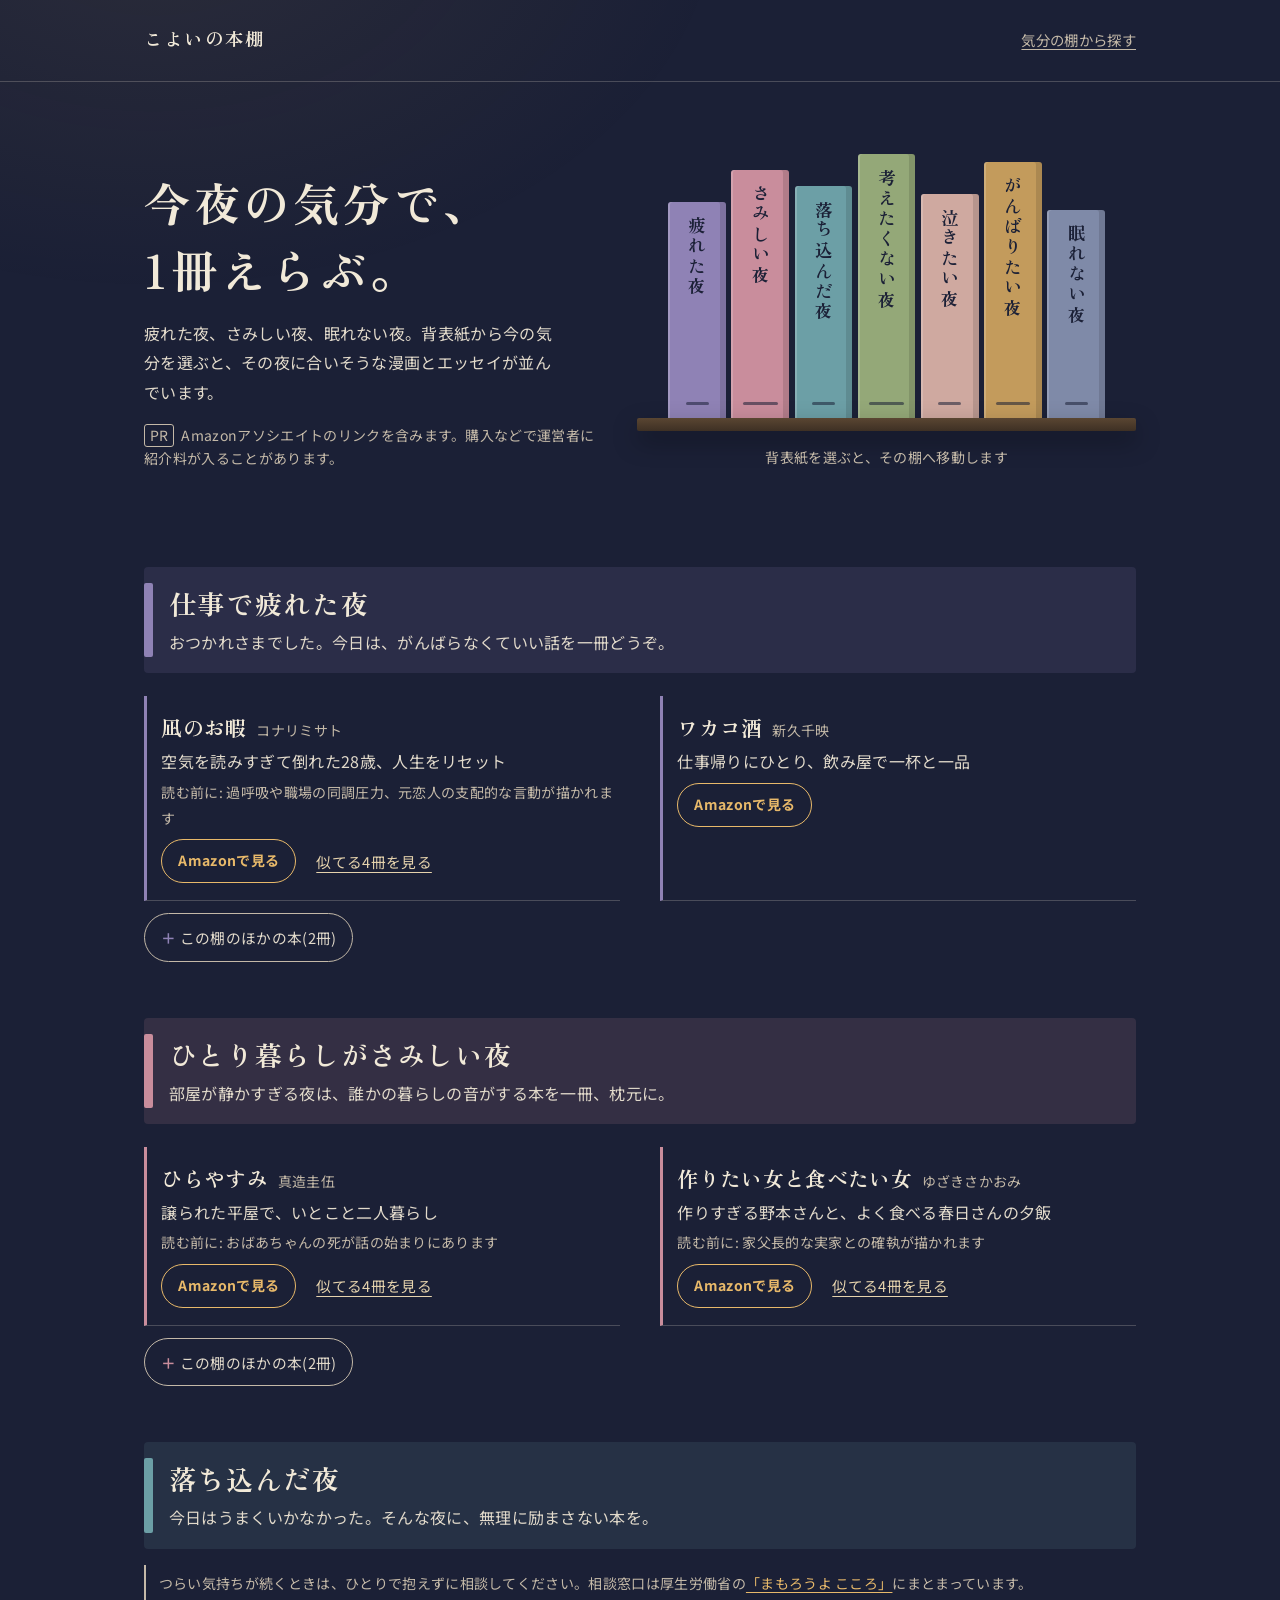
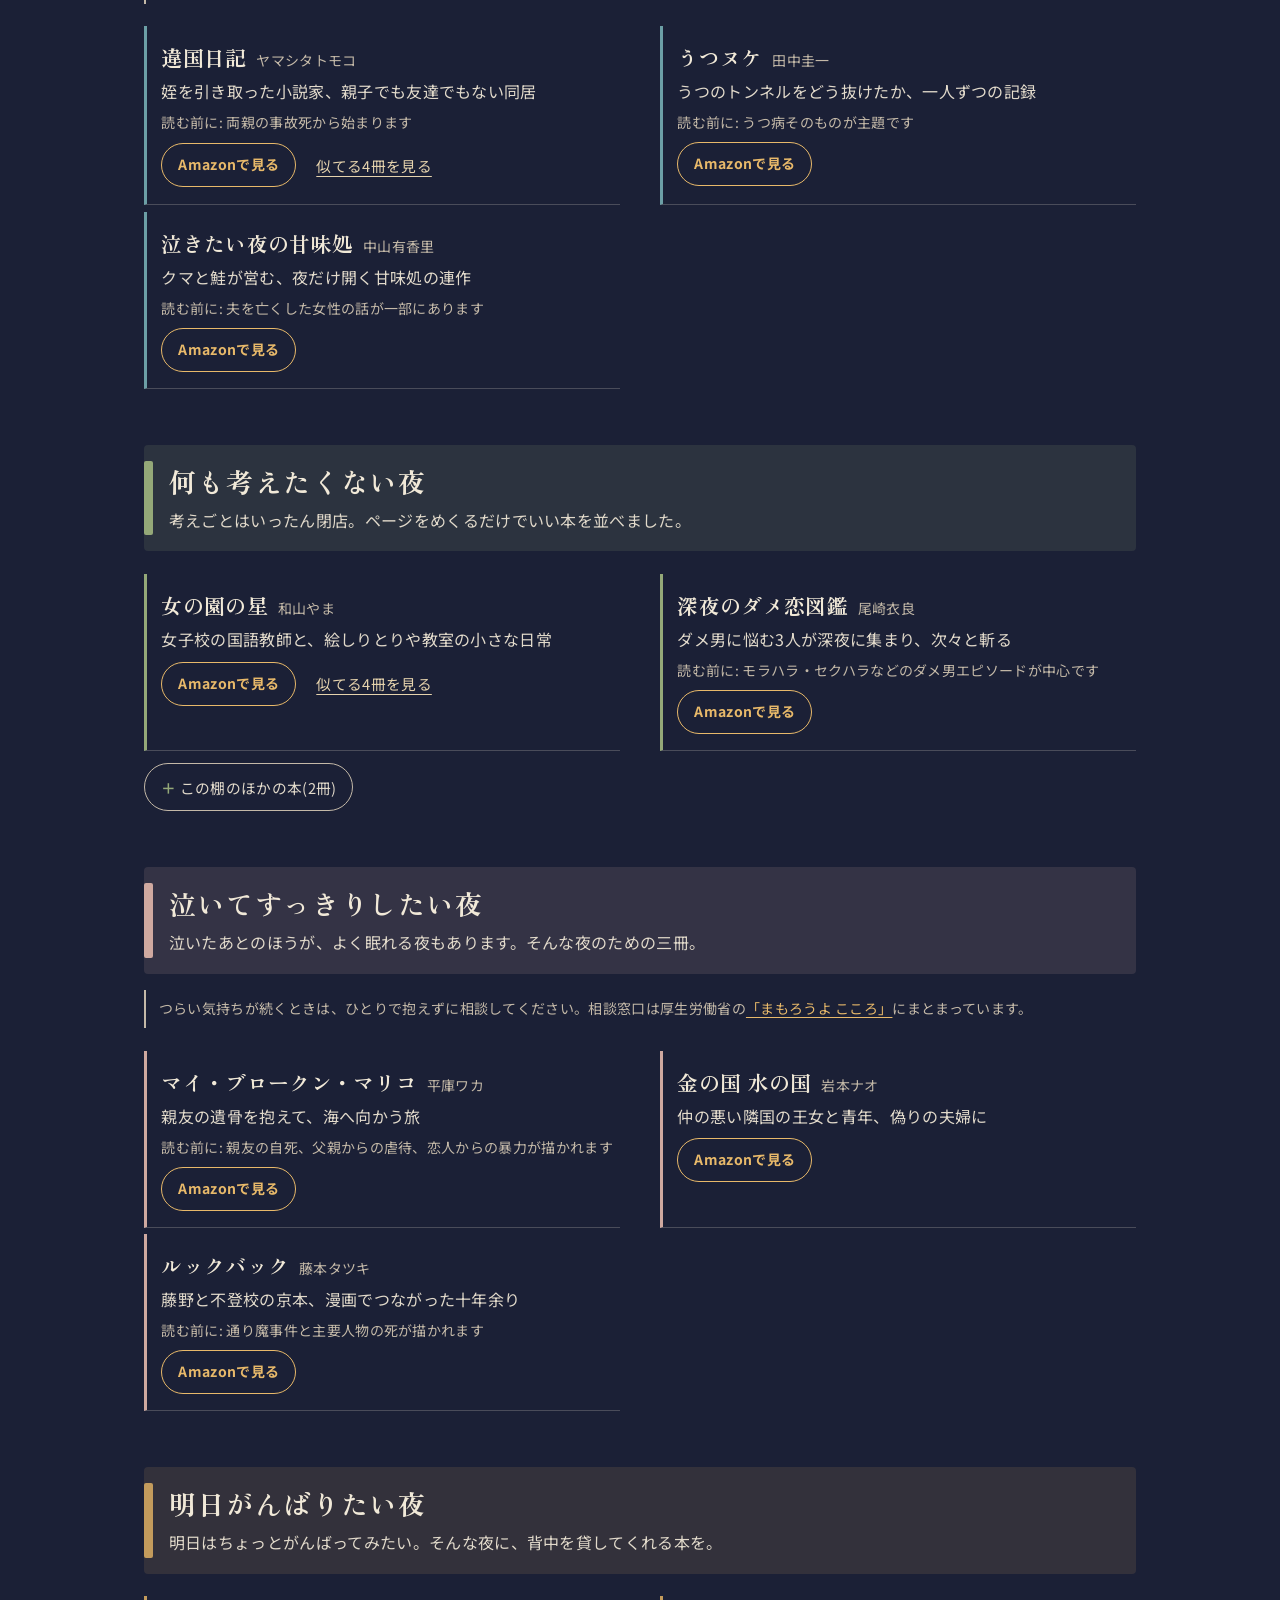
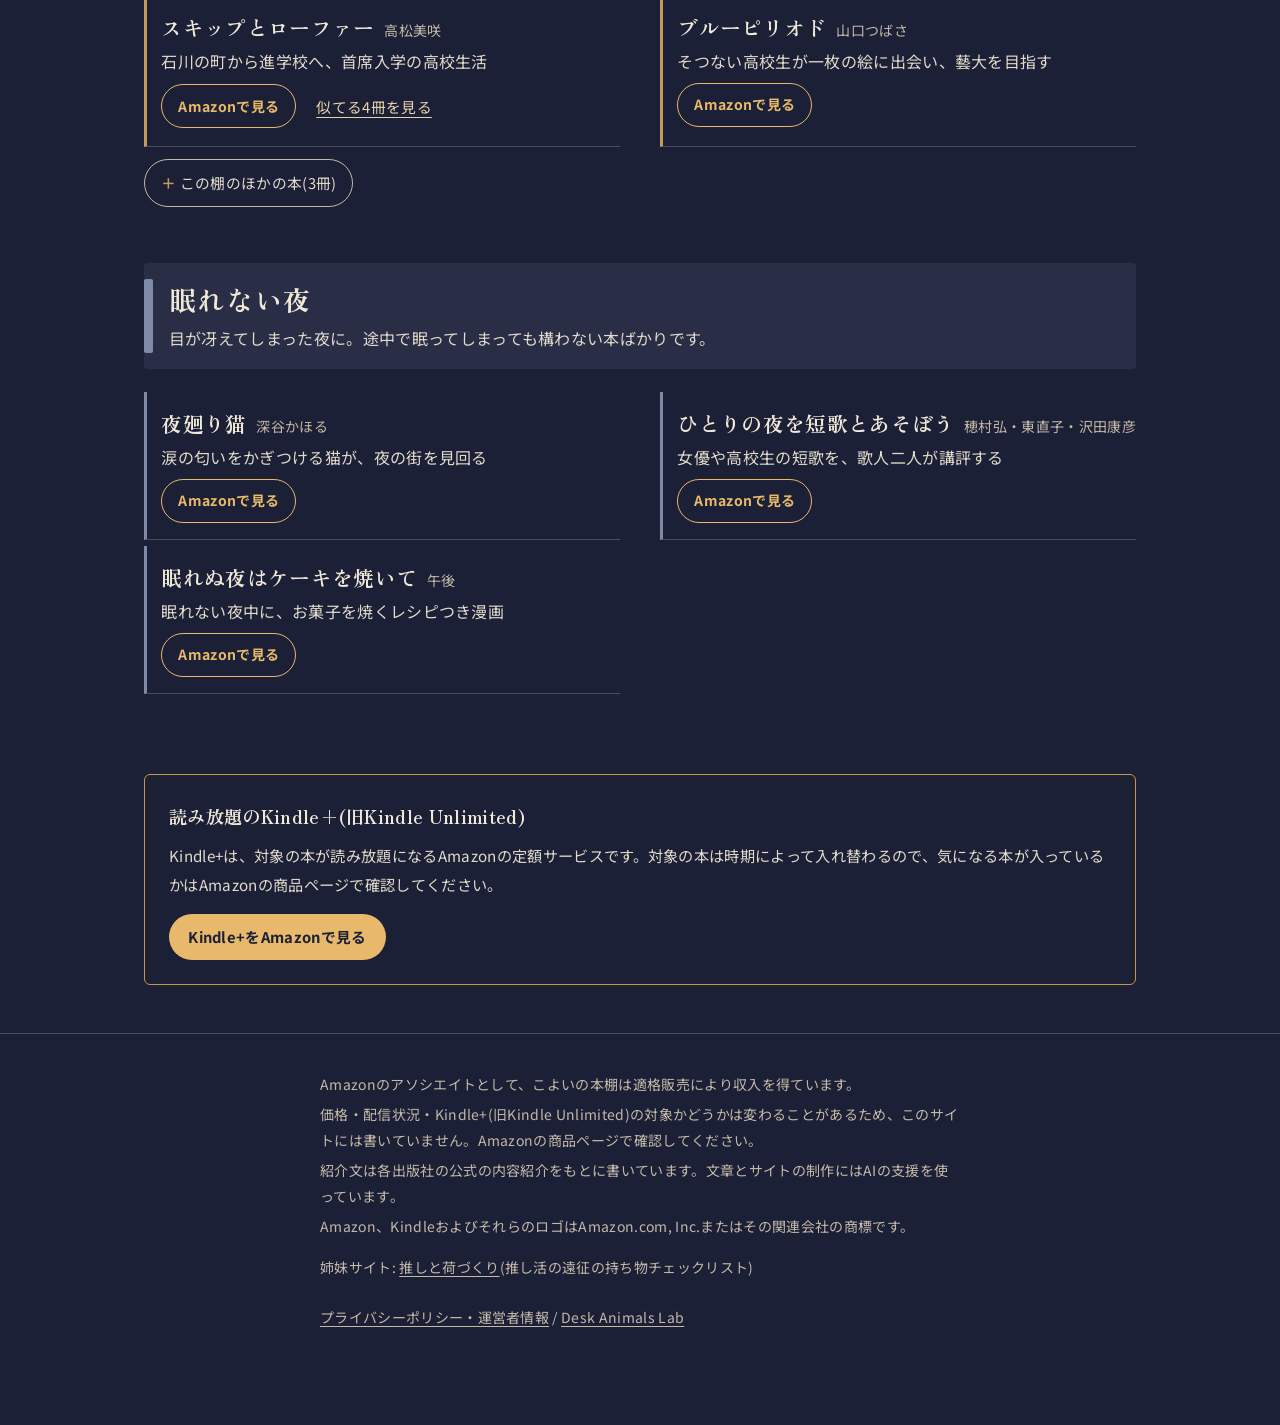
==== index.html @ 1d677166 "フッターに姉妹サイト「推しと荷づくり」へのリンクを追加 Co-Authored-By: Claude Opus 5.5 <noreply@anthropic.com>" ====
<!DOCTYPE html>
<html lang="ja">
<head>
<meta charset="UTF-8">
<meta name="viewport" content="width=device-width, initial-scale=1.0">
<title>こよいの本棚｜今夜の気分で選ぶ漫画とエッセイ</title>
<meta name="description" content="仕事で疲れた夜、さみしい夜、眠れない夜。今夜の気分に合う漫画・コミックエッセイ・エッセイを1冊ずつ紹介する本棚です。">
<link rel="canonical" href="https://deskanimals114510-ai.github.io/koyoi-hondana/">
<meta property="og:type" content="website">
<meta property="og:site_name" content="こよいの本棚">
<meta property="og:title" content="こよいの本棚｜今夜の気分で選ぶ漫画とエッセイ">
<meta property="og:description" content="仕事で疲れた夜、さみしい夜、眠れない夜。今夜の気分に合う漫画・コミックエッセイ・エッセイを1冊ずつ紹介する本棚です。">
<meta property="og:url" content="https://deskanimals114510-ai.github.io/koyoi-hondana/">
<meta property="og:image" content="https://deskanimals114510-ai.github.io/koyoi-hondana/og-image.jpg">
<meta property="og:image:width" content="1200">
<meta property="og:image:height" content="630">
<meta property="og:image:alt" content="こよいの本棚:気分の名前が書かれた7冊の背表紙">
<meta property="og:locale" content="ja_JP">
<meta name="twitter:card" content="summary_large_image">
<meta name="theme-color" content="#1b2036">
<link rel="icon" href="data:image/svg+xml,<svg xmlns=%22http://www.w3.org/2000/svg%22 viewBox=%220 0 100 100%22><rect width=%22100%22 height=%22100%22 rx=%2216%22 fill=%22%231b2036%22/><rect x=%2224%22 y=%2222%22 width=%2214%22 height=%2258%22 fill=%22%238f82b5%22/><rect x=%2242%22 y=%2232%22 width=%2214%22 height=%2248%22 fill=%22%23c98d9c%22/><rect x=%2260%22 y=%2226%22 width=%2214%22 height=%2254%22 fill=%22%23e8b96a%22/></svg>">
<link rel="preconnect" href="https://fonts.googleapis.com">
<link rel="preconnect" href="https://fonts.gstatic.com" crossorigin>
<link href="https://fonts.googleapis.com/css2?family=Noto+Sans+JP:wght@400;700&family=Zen+Old+Mincho:wght@700&display=swap" rel="stylesheet">
<link rel="stylesheet" href="style.css">
<script defer src="analytics.js"></script>
<script type="application/ld+json">{"@context": "https://schema.org", "@type": "WebSite", "name": "こよいの本棚", "url": "https://deskanimals114510-ai.github.io/koyoi-hondana/", "inLanguage": "ja", "description": "仕事で疲れた夜、さみしい夜、眠れない夜。今夜の気分に合う漫画・コミックエッセイ・エッセイを1冊ずつ紹介する本棚です。"}</script>
</head>
<body>
<a class="skip-link" href="#main">本文へ移動</a>
<header class="site-header">
  <div class="wrap">
    <a class="site-name" href="./">こよいの本棚</a>
    <nav aria-label="サイト内"><a href="./#shelves">気分の棚から探す</a></nav>
  </div>
</header>
<main id="main">
<div class="wrap">
  <section class="hero">
    <div>
      <h1>今夜の気分で、
1冊えらぶ。</h1>
      <p class="hero-lead">疲れた夜、さみしい夜、眠れない夜。背表紙から今の気分を選ぶと、その夜に合いそうな漫画とエッセイが並んでいます。</p>
      <p class="pr-note"><b>PR</b>Amazonアソシエイトのリンクを含みます。購入などで運営者に紹介料が入ることがあります。</p>
    </div>
    <nav class="shelf" id="mood-shelf" aria-label="気分の棚">
      <ul class="shelf-row">
        <li><a class="spine" href="#tsukare" style="--c: var(--sp-tsukare); height: 13.5rem"><span class="spine-title">疲れた夜</span><span class="spine-band"></span></a></li>
        <li><a class="spine" href="#sabishii" style="--c: var(--sp-sabishii); height: 15.5rem"><span class="spine-title">さみしい夜</span><span class="spine-band"></span></a></li>
        <li><a class="spine" href="#ochikomi" style="--c: var(--sp-ochikomi); height: 14.5rem"><span class="spine-title">落ち込んだ夜</span><span class="spine-band"></span></a></li>
        <li><a class="spine" href="#kangae" style="--c: var(--sp-kangae); height: 16.5rem"><span class="spine-title">考えたくない夜</span><span class="spine-band"></span></a></li>
        <li><a class="spine" href="#naki" style="--c: var(--sp-naki); height: 14rem"><span class="spine-title">泣きたい夜</span><span class="spine-band"></span></a></li>
        <li><a class="spine" href="#ganbari" style="--c: var(--sp-ganbari); height: 16rem"><span class="spine-title">がんばりたい夜</span><span class="spine-band"></span></a></li>
        <li><a class="spine" href="#nemure" style="--c: var(--sp-nemure); height: 13rem"><span class="spine-title">眠れない夜</span><span class="spine-band"></span></a></li>
      </ul>
      <p class="shelf-hint">背表紙を選ぶと、その棚へ移動します</p>
    </nav>
  </section>
  <div class="shelves" id="shelves">
  <section class="mood" id="tsukare" style="--c: var(--sp-tsukare)" aria-labelledby="tsukare-h">
    <div class="mood-head"><div>
      <h2 id="tsukare-h">仕事で疲れた夜</h2>
      <p class="mood-intro">おつかれさまでした。今日は、がんばらなくていい話を一冊どうぞ。</p>
    </div></div>
    
    <ul class="book-list">
      <li class="book-row">
        <div class="row-head"><h3>凪のお暇</h3><p class="by">コナリミサト</p></div>
        <p class="tagline">空気を読みすぎて倒れた28歳、人生をリセット</p>
        <p class="row-note">読む前に: 過呼吸や職場の同調圧力、元恋人の支配的な言動が描かれます</p>
        <div class="book-links"><a class="btn-line" href="https://www.amazon.co.jp/dp/B072Q32L5S?tag=tinywonders-22" target="_blank" rel="sponsored noopener" data-book="nagi" data-kind="book"><span class="vh">『凪のお暇』の</span>Amazonで見る<span class="vh">(新しいタブで開きます)</span></a><a class="link-page" href="nagi/">似てる4冊を見る<span class="vh">(『凪のお暇』が好きな人へ)</span></a></div>
      </li>
      <li class="book-row">
        <div class="row-head"><h3>ワカコ酒</h3><p class="by">新久千映</p></div>
        <p class="tagline">仕事帰りにひとり、飲み屋で一杯と一品</p>
        
        <div class="book-links"><a class="btn-line" href="https://www.amazon.co.jp/dp/B00YV3WKKU?tag=tinywonders-22" target="_blank" rel="sponsored noopener" data-book="wakako" data-kind="book"><span class="vh">『ワカコ酒』の</span>Amazonで見る<span class="vh">(新しいタブで開きます)</span></a></div>
      </li>
    </ul>
    <details class="more-books"><summary>この棚のほかの本(2冊)</summary><ul class="book-list">      <li class="book-row">
        <div class="row-head"><h3>重版出来!</h3><p class="by">松田奈緒子</p></div>
        <p class="tagline">柔道を諦めた新人編集者、本を作って売るまで</p>
        
        <div class="book-links"><a class="btn-line" href="https://www.amazon.co.jp/dp/B00G9S9IV4?tag=tinywonders-22" target="_blank" rel="sponsored noopener" data-book="juhan" data-kind="book"><span class="vh">『重版出来!』の</span>Amazonで見る<span class="vh">(新しいタブで開きます)</span></a></div>
      </li>      <li class="book-row">
        <div class="row-head"><h3>あした死ぬには、</h3><p class="by">雁須磨子</p></div>
        <p class="tagline">42歳独身、汗と苛立ちで疑い始めた更年期</p>
        <p class="row-note">読む前に: 知人ががんの余命宣告を受ける話があります</p>
        <div class="book-links"><a class="btn-line" href="https://www.amazon.co.jp/dp/B07SQCX21V?tag=tinywonders-22" target="_blank" rel="sponsored noopener" data-book="ashita" data-kind="book"><span class="vh">『あした死ぬには、』の</span>Amazonで見る<span class="vh">(新しいタブで開きます)</span></a></div>
      </li></ul></details>
  </section>
  <section class="mood" id="sabishii" style="--c: var(--sp-sabishii)" aria-labelledby="sabishii-h">
    <div class="mood-head"><div>
      <h2 id="sabishii-h">ひとり暮らしがさみしい夜</h2>
      <p class="mood-intro">部屋が静かすぎる夜は、誰かの暮らしの音がする本を一冊、枕元に。</p>
    </div></div>
    
    <ul class="book-list">
      <li class="book-row">
        <div class="row-head"><h3>ひらやすみ</h3><p class="by">真造圭伍</p></div>
        <p class="tagline">譲られた平屋で、いとこと二人暮らし</p>
        <p class="row-note">読む前に: おばあちゃんの死が話の始まりにあります</p>
        <div class="book-links"><a class="btn-line" href="https://www.amazon.co.jp/dp/B09DG3MH93?tag=tinywonders-22" target="_blank" rel="sponsored noopener" data-book="hirayasumi" data-kind="book"><span class="vh">『ひらやすみ』の</span>Amazonで見る<span class="vh">(新しいタブで開きます)</span></a><a class="link-page" href="hirayasumi/">似てる4冊を見る<span class="vh">(『ひらやすみ』が好きな人へ)</span></a></div>
      </li>
      <li class="book-row">
        <div class="row-head"><h3>作りたい女と食べたい女</h3><p class="by">ゆざきさかおみ</p></div>
        <p class="tagline">作りすぎる野本さんと、よく食べる春日さんの夕飯</p>
        <p class="row-note">読む前に: 家父長的な実家との確執が描かれます</p>
        <div class="book-links"><a class="btn-line" href="https://www.amazon.co.jp/dp/B09693YH8K?tag=tinywonders-22" target="_blank" rel="sponsored noopener" data-book="tsukutabe" data-kind="book"><span class="vh">『作りたい女と食べたい女』の</span>Amazonで見る<span class="vh">(新しいタブで開きます)</span></a><a class="link-page" href="tsukutabe/">似てる4冊を見る<span class="vh">(『作りたい女と食べたい女』が好きな人へ)</span></a></div>
      </li>
    </ul>
    <details class="more-books"><summary>この棚のほかの本(2冊)</summary><ul class="book-list">      <li class="book-row">
        <div class="row-head"><h3>大家さんと僕</h3><p class="by">矢部太郎</p></div>
        <p class="tagline">芸人が借りた二階、階下は上品なおばあさん</p>
        <p class="row-note">読む前に: 大家さんの老いが描かれます</p>
        <div class="book-links"><a class="btn-line" href="https://www.amazon.co.jp/dp/B0D3LHJS3T?tag=tinywonders-22" target="_blank" rel="sponsored noopener" data-book="ooya" data-kind="book"><span class="vh">『大家さんと僕』の</span>Amazonで見る<span class="vh">(新しいタブで開きます)</span></a></div>
      </li>      <li class="book-row">
        <div class="row-head"><h3>きのう何食べた?</h3><p class="by">よしながふみ</p></div>
        <p class="tagline">弁護士と美容師、二人暮らしの毎日の献立</p>
        
        <div class="book-links"><a class="btn-line" href="https://www.amazon.co.jp/dp/B011HYCVFY?tag=tinywonders-22" target="_blank" rel="sponsored noopener" data-book="nanitabe" data-kind="book"><span class="vh">『きのう何食べた?』の</span>Amazonで見る<span class="vh">(新しいタブで開きます)</span></a><a class="link-page" href="nanitabe/">似てる4冊を見る<span class="vh">(『きのう何食べた?』が好きな人へ)</span></a></div>
      </li></ul></details>
  </section>
  <section class="mood" id="ochikomi" style="--c: var(--sp-ochikomi)" aria-labelledby="ochikomi-h">
    <div class="mood-head"><div>
      <h2 id="ochikomi-h">落ち込んだ夜</h2>
      <p class="mood-intro">今日はうまくいかなかった。そんな夜に、無理に励まさない本を。</p>
    </div></div>
    <p class="help-line">つらい気持ちが続くときは、ひとりで抱えずに相談してください。相談窓口は厚生労働省の<a href="https://www.mhlw.go.jp/mamorouyokokoro/" target="_blank" rel="noopener">「まもろうよ こころ」<span class="vh">(新しいタブで開きます)</span></a>にまとまっています。</p>
    <ul class="book-list">
      <li class="book-row">
        <div class="row-head"><h3>違国日記</h3><p class="by">ヤマシタトモコ</p></div>
        <p class="tagline">姪を引き取った小説家、親子でも友達でもない同居</p>
        <p class="row-note">読む前に: 両親の事故死から始まります</p>
        <div class="book-links"><a class="btn-line" href="https://www.amazon.co.jp/dp/B077GQL19W?tag=tinywonders-22" target="_blank" rel="sponsored noopener" data-book="ikoku" data-kind="book"><span class="vh">『違国日記』の</span>Amazonで見る<span class="vh">(新しいタブで開きます)</span></a><a class="link-page" href="ikoku/">似てる4冊を見る<span class="vh">(『違国日記』が好きな人へ)</span></a></div>
      </li>
      <li class="book-row">
        <div class="row-head"><h3>うつヌケ</h3><p class="by">田中圭一</p></div>
        <p class="tagline">うつのトンネルをどう抜けたか、一人ずつの記録</p>
        <p class="row-note">読む前に: うつ病そのものが主題です</p>
        <div class="book-links"><a class="btn-line" href="https://www.amazon.co.jp/dp/B01N9SHVRJ?tag=tinywonders-22" target="_blank" rel="sponsored noopener" data-book="utsunuke" data-kind="book"><span class="vh">『うつヌケ』の</span>Amazonで見る<span class="vh">(新しいタブで開きます)</span></a></div>
      </li>
      <li class="book-row">
        <div class="row-head"><h3>泣きたい夜の甘味処</h3><p class="by">中山有香里</p></div>
        <p class="tagline">クマと鮭が営む、夜だけ開く甘味処の連作</p>
        <p class="row-note">読む前に: 夫を亡くした女性の話が一部にあります</p>
        <div class="book-links"><a class="btn-line" href="https://www.amazon.co.jp/dp/B09QFM2SFS?tag=tinywonders-22" target="_blank" rel="sponsored noopener" data-book="kanmidokoro" data-kind="book"><span class="vh">『泣きたい夜の甘味処』の</span>Amazonで見る<span class="vh">(新しいタブで開きます)</span></a></div>
      </li>
    </ul>
    
  </section>
  <section class="mood" id="kangae" style="--c: var(--sp-kangae)" aria-labelledby="kangae-h">
    <div class="mood-head"><div>
      <h2 id="kangae-h">何も考えたくない夜</h2>
      <p class="mood-intro">考えごとはいったん閉店。ページをめくるだけでいい本を並べました。</p>
    </div></div>
    
    <ul class="book-list">
      <li class="book-row">
        <div class="row-head"><h3>女の園の星</h3><p class="by">和山やま</p></div>
        <p class="tagline">女子校の国語教師と、絵しりとりや教室の小さな日常</p>
        
        <div class="book-links"><a class="btn-line" href="https://www.amazon.co.jp/dp/B089SNF6PZ?tag=tinywonders-22" target="_blank" rel="sponsored noopener" data-book="onnanosono" data-kind="book"><span class="vh">『女の園の星』の</span>Amazonで見る<span class="vh">(新しいタブで開きます)</span></a><a class="link-page" href="onnanosono/">似てる4冊を見る<span class="vh">(『女の園の星』が好きな人へ)</span></a></div>
      </li>
      <li class="book-row">
        <div class="row-head"><h3>深夜のダメ恋図鑑</h3><p class="by">尾崎衣良</p></div>
        <p class="tagline">ダメ男に悩む3人が深夜に集まり、次々と斬る</p>
        <p class="row-note">読む前に: モラハラ・セクハラなどのダメ男エピソードが中心です</p>
        <div class="book-links"><a class="btn-line" href="https://www.amazon.co.jp/dp/B00YECKA46?tag=tinywonders-22" target="_blank" rel="sponsored noopener" data-book="damekoi" data-kind="book"><span class="vh">『深夜のダメ恋図鑑』の</span>Amazonで見る<span class="vh">(新しいタブで開きます)</span></a></div>
      </li>
    </ul>
    <details class="more-books"><summary>この棚のほかの本(2冊)</summary><ul class="book-list">      <li class="book-row">
        <div class="row-head"><h3>メタモルフォーゼの縁側</h3><p class="by">鶴谷香央理</p></div>
        <p class="tagline">75歳と17歳、BL漫画でつながる友情</p>
        
        <div class="book-links"><a class="btn-line" href="https://www.amazon.co.jp/dp/B07CJ9RJFY?tag=tinywonders-22" target="_blank" rel="sponsored noopener" data-book="metamor" data-kind="book"><span class="vh">『メタモルフォーゼの縁側』の</span>Amazonで見る<span class="vh">(新しいタブで開きます)</span></a><a class="link-page" href="metamor/">似てる4冊を見る<span class="vh">(『メタモルフォーゼの縁側』が好きな人へ)</span></a></div>
      </li>      <li class="book-row">
        <div class="row-head"><h3>うたうおばけ</h3><p class="by">くどうれいん</p></div>
        <p class="tagline">盛岡の歌人が、ともだちを中心に描く実話39編</p>
        
        <div class="book-links"><a class="btn-line" href="https://www.amazon.co.jp/dp/B0CK1M82JS?tag=tinywonders-22" target="_blank" rel="sponsored noopener" data-book="utauobake" data-kind="book"><span class="vh">『うたうおばけ』の</span>Amazonで見る<span class="vh">(新しいタブで開きます)</span></a></div>
      </li></ul></details>
  </section>
  <section class="mood" id="naki" style="--c: var(--sp-naki)" aria-labelledby="naki-h">
    <div class="mood-head"><div>
      <h2 id="naki-h">泣いてすっきりしたい夜</h2>
      <p class="mood-intro">泣いたあとのほうが、よく眠れる夜もあります。そんな夜のための三冊。</p>
    </div></div>
    <p class="help-line">つらい気持ちが続くときは、ひとりで抱えずに相談してください。相談窓口は厚生労働省の<a href="https://www.mhlw.go.jp/mamorouyokokoro/" target="_blank" rel="noopener">「まもろうよ こころ」<span class="vh">(新しいタブで開きます)</span></a>にまとまっています。</p>
    <ul class="book-list">
      <li class="book-row">
        <div class="row-head"><h3>マイ・ブロークン・マリコ</h3><p class="by">平庫ワカ</p></div>
        <p class="tagline">親友の遺骨を抱えて、海へ向かう旅</p>
        <p class="row-note">読む前に: 親友の自死、父親からの虐待、恋人からの暴力が描かれます</p>
        <div class="book-links"><a class="btn-line" href="https://www.amazon.co.jp/dp/B082PFRKPB?tag=tinywonders-22" target="_blank" rel="sponsored noopener" data-book="mariko" data-kind="book"><span class="vh">『マイ・ブロークン・マリコ』の</span>Amazonで見る<span class="vh">(新しいタブで開きます)</span></a></div>
      </li>
      <li class="book-row">
        <div class="row-head"><h3>金の国 水の国</h3><p class="by">岩本ナオ</p></div>
        <p class="tagline">仲の悪い隣国の王女と青年、偽りの夫婦に</p>
        
        <div class="book-links"><a class="btn-line" href="https://www.amazon.co.jp/dp/B01I0VBDII?tag=tinywonders-22" target="_blank" rel="sponsored noopener" data-book="kinnokuni" data-kind="book"><span class="vh">『金の国 水の国』の</span>Amazonで見る<span class="vh">(新しいタブで開きます)</span></a></div>
      </li>
      <li class="book-row">
        <div class="row-head"><h3>ルックバック</h3><p class="by">藤本タツキ</p></div>
        <p class="tagline">藤野と不登校の京本、漫画でつながった十年余り</p>
        <p class="row-note">読む前に: 通り魔事件と主要人物の死が描かれます</p>
        <div class="book-links"><a class="btn-line" href="https://www.amazon.co.jp/dp/B09BDZ5RSJ?tag=tinywonders-22" target="_blank" rel="sponsored noopener" data-book="lookback" data-kind="book"><span class="vh">『ルックバック』の</span>Amazonで見る<span class="vh">(新しいタブで開きます)</span></a></div>
      </li>
    </ul>
    
  </section>
  <section class="mood" id="ganbari" style="--c: var(--sp-ganbari)" aria-labelledby="ganbari-h">
    <div class="mood-head"><div>
      <h2 id="ganbari-h">明日がんばりたい夜</h2>
      <p class="mood-intro">明日はちょっとがんばってみたい。そんな夜に、背中を貸してくれる本を。</p>
    </div></div>
    
    <ul class="book-list">
      <li class="book-row">
        <div class="row-head"><h3>スキップとローファー</h3><p class="by">高松美咲</p></div>
        <p class="tagline">石川の町から進学校へ、首席入学の高校生活</p>
        
        <div class="book-links"><a class="btn-line" href="https://www.amazon.co.jp/dp/B07MT9BQFX?tag=tinywonders-22" target="_blank" rel="sponsored noopener" data-book="skip" data-kind="book"><span class="vh">『スキップとローファー』の</span>Amazonで見る<span class="vh">(新しいタブで開きます)</span></a><a class="link-page" href="skip/">似てる4冊を見る<span class="vh">(『スキップとローファー』が好きな人へ)</span></a></div>
      </li>
      <li class="book-row">
        <div class="row-head"><h3>ブルーピリオド</h3><p class="by">山口つばさ</p></div>
        <p class="tagline">そつない高校生が一枚の絵に出会い、藝大を目指す</p>
        
        <div class="book-links"><a class="btn-line" href="https://www.amazon.co.jp/dp/B07873642C?tag=tinywonders-22" target="_blank" rel="sponsored noopener" data-book="blueperiod" data-kind="book"><span class="vh">『ブルーピリオド』の</span>Amazonで見る<span class="vh">(新しいタブで開きます)</span></a></div>
      </li>
    </ul>
    <details class="more-books"><summary>この棚のほかの本(3冊)</summary><ul class="book-list">      <li class="book-row">
        <div class="row-head"><h3>海が走るエンドロール</h3><p class="by">たらちねジョン</p></div>
        <p class="tagline">夫を亡くした65歳、美大に入って映画を作る</p>
        <p class="row-note">読む前に: 夫との死別が出発点で、老いも描かれます</p>
        <div class="book-links"><a class="btn-line" href="https://www.amazon.co.jp/dp/B0998VLH5Q?tag=tinywonders-22" target="_blank" rel="sponsored noopener" data-book="umiga" data-kind="book"><span class="vh">『海が走るエンドロール』の</span>Amazonで見る<span class="vh">(新しいタブで開きます)</span></a></div>
      </li>      <li class="book-row">
        <div class="row-head"><h3>夫の扶養からぬけだしたい</h3><p class="by">ゆむい</p></div>
        <p class="tagline">ワンオペ育児の専業主婦が、扶養を抜けて自立へ</p>
        <p class="row-note">読む前に: 夫の言葉によるモラハラが描かれます</p>
        <div class="book-links"><a class="btn-line" href="https://www.amazon.co.jp/dp/B07N2H814G?tag=tinywonders-22" target="_blank" rel="sponsored noopener" data-book="fuyou" data-kind="book"><span class="vh">『夫の扶養からぬけだしたい』の</span>Amazonで見る<span class="vh">(新しいタブで開きます)</span></a></div>
      </li>      <li class="book-row">
        <div class="row-head"><h3>ひとりでしにたい</h3><p class="by">カレー沢薫</p></div>
        <p class="tagline">35歳の学芸員、婚活をやめて終活を学ぶ</p>
        <p class="row-note">読む前に: 冒頭に伯母の孤独死の場面があります</p>
        <div class="book-links"><a class="btn-line" href="https://www.amazon.co.jp/dp/B085VVTYCV?tag=tinywonders-22" target="_blank" rel="sponsored noopener" data-book="hitorishini" data-kind="book"><span class="vh">『ひとりでしにたい』の</span>Amazonで見る<span class="vh">(新しいタブで開きます)</span></a></div>
      </li></ul></details>
  </section>
  <section class="mood" id="nemure" style="--c: var(--sp-nemure)" aria-labelledby="nemure-h">
    <div class="mood-head"><div>
      <h2 id="nemure-h">眠れない夜</h2>
      <p class="mood-intro">目が冴えてしまった夜に。途中で眠ってしまっても構わない本ばかりです。</p>
    </div></div>
    
    <ul class="book-list">
      <li class="book-row">
        <div class="row-head"><h3>夜廻り猫</h3><p class="by">深谷かほる</p></div>
        <p class="tagline">涙の匂いをかぎつける猫が、夜の街を見回る</p>
        
        <div class="book-links"><a class="btn-line" href="https://www.amazon.co.jp/dp/B06XKNSVX1?tag=tinywonders-22" target="_blank" rel="sponsored noopener" data-book="yomawari" data-kind="book"><span class="vh">『夜廻り猫』の</span>Amazonで見る<span class="vh">(新しいタブで開きます)</span></a></div>
      </li>
      <li class="book-row">
        <div class="row-head"><h3>ひとりの夜を短歌とあそぼう</h3><p class="by">穂村弘・東直子・沢田康彦</p></div>
        <p class="tagline">女優や高校生の短歌を、歌人二人が講評する</p>
        
        <div class="book-links"><a class="btn-line" href="https://www.amazon.co.jp/dp/B00CPEB80U?tag=tinywonders-22" target="_blank" rel="sponsored noopener" data-book="tanka" data-kind="book"><span class="vh">『ひとりの夜を短歌とあそぼう』の</span>Amazonで見る<span class="vh">(新しいタブで開きます)</span></a></div>
      </li>
      <li class="book-row">
        <div class="row-head"><h3>眠れぬ夜はケーキを焼いて</h3><p class="by">午後</p></div>
        <p class="tagline">眠れない夜中に、お菓子を焼くレシピつき漫画</p>
        
        <div class="book-links"><a class="btn-line" href="https://www.amazon.co.jp/dp/B08S78F7XK?tag=tinywonders-22" target="_blank" rel="sponsored noopener" data-book="cake" data-kind="book"><span class="vh">『眠れぬ夜はケーキを焼いて』の</span>Amazonで見る<span class="vh">(新しいタブで開きます)</span></a></div>
      </li>
    </ul>
    
  </section>
  </div>
  <aside class="ku" aria-labelledby="ku-title">
  <h2 id="ku-title">読み放題のKindle+(旧Kindle Unlimited)</h2>
  <p>Kindle+は、対象の本が読み放題になるAmazonの定額サービスです。対象の本は時期によって入れ替わるので、気になる本が入っているかはAmazonの商品ページで確認してください。</p>
  <a class="btn-amazon" href="https://www.amazon.co.jp/kindle-dbs/hz/signup?tag=tinywonders-22" target="_blank" rel="sponsored noopener" data-kind="ku">Kindle+をAmazonで見る<span class="vh">(新しいタブで開きます)</span></a>
</aside>
</div>
</main>
<footer class="site-footer">
  <div class="wrap-text">
    <p>Amazonのアソシエイトとして、こよいの本棚は適格販売により収入を得ています。</p>
    <p>価格・配信状況・Kindle+(旧Kindle Unlimited)の対象かどうかは変わることがあるため、このサイトには書いていません。Amazonの商品ページで確認してください。</p>
    <p>紹介文は各出版社の公式の内容紹介をもとに書いています。文章とサイトの制作にはAIの支援を使っています。</p>
    <p>Amazon、KindleおよびそれらのロゴはAmazon.com, Inc.またはその関連会社の商標です。</p>
    <p>姉妹サイト: <a href="https://deskanimals114510-ai.github.io/oshi-nizukuri/">推しと荷づくり</a>(推し活の遠征の持ち物チェックリスト)</p>
    <p><a href="privacy/">プライバシーポリシー・運営者情報</a> / <a href="https://deskanimals114510-ai.github.io/" target="_blank" rel="noopener">Desk Animals Lab</a></p>
  </div>
</footer>
</body>
</html>
---- style.css ----
/* こよいの本棚 — 枕元の読書灯の下で、背表紙から1冊えらぶ */
:root {
  --night: #1b2036;
  --night-2: #232946;
  --night-3: #2c3354;
  --paper: #f1e9d8;      /* 見出し */
  --text: #e2dacb;       /* 本文 */
  --paper-sub: #c4b9a8;  /* 著者名・日付・PR表記などの補助 */
  --card: #262d4d;
  --lamp: #e8b96a;
  --lamp-deep: #c9953f;
  --line: rgba(241, 233, 216, 0.22);
  --board: #5a4632;

  /* 棚ごとの背表紙の色 */
  --sp-tsukare: #8f82b5;   /* 藤 */
  --sp-sabishii: #c98d9c;  /* 薄紅 */
  --sp-ochikomi: #6c9fa6;  /* 浅葱 */
  --sp-kangae: #94a878;    /* 若草 */
  --sp-naki: #cfa9a0;      /* 灰桜 */
  --sp-ganbari: #c39b5c;   /* 金茶 */
  --sp-nemure: #7f8aa8;    /* 鈍色 */

  --f-head: "Zen Old Mincho", "Hiragino Mincho ProN", "Yu Mincho", serif;
  --f-body: "Noto Sans JP", "Hiragino Sans", "Yu Gothic", sans-serif;  /* 10/22 Zen Kaku Gothic Newは仮名の字間が広く読みにくかったので変更 */
  --measure: 40rem;
}

*, *::before, *::after { box-sizing: border-box; }

html { -webkit-text-size-adjust: 100%; }

body {
  margin: 0;
  background: var(--night);
  color: var(--text);
  font-family: var(--f-body);
  -webkit-font-smoothing: antialiased;
  font-size: 1rem;
  line-height: 1.85;
  letter-spacing: 0.02em;
}

/* 読書灯の光。background-attachment: fixed はiOSで効かずAndroidで重いので固定レイヤーで置く */
body::before {
  content: ""; position: fixed; inset: 0; z-index: -1; pointer-events: none;
  background: radial-gradient(60rem 40rem at 12% -10%, rgba(232, 185, 106, 0.08), transparent 60%);
}

.vh { position: absolute !important; width: 1px; height: 1px; overflow: hidden; clip: rect(0 0 0 0); clip-path: inset(50%); white-space: nowrap; }

h1, h2, h3 { color: var(--paper); word-break: auto-phrase; overflow-wrap: anywhere; text-wrap: balance; }

a { color: var(--lamp); text-underline-offset: 0.2em; }
a:hover { color: var(--paper); }
:focus-visible { outline: 2px solid var(--lamp); outline-offset: 3px; border-radius: 2px; }

.skip-link { position: absolute; left: -999px; top: 0; background: var(--lamp); color: var(--night); padding: 0.5rem 1rem; z-index: 10; }
.skip-link:focus { left: 1rem; top: 1rem; }

.wrap { width: min(100% - 2rem, 62rem); margin-inline: auto; }
.wrap-text { width: min(100% - 2rem, var(--measure)); margin-inline: auto; }

/* ヘッダー */
.site-header { padding: 1.1rem 0; border-bottom: 1px solid var(--line); }
.site-header .wrap { display: flex; align-items: baseline; justify-content: space-between; gap: 1rem; }
.site-name { font-family: var(--f-head); font-size: 1.15rem; font-weight: 700; color: var(--paper); text-decoration: none; letter-spacing: 0.12em; }
.site-name:hover { color: var(--lamp); }
.site-header nav a { font-size: 0.9rem; color: var(--paper-sub); display: inline-block; padding: 0.6rem 0; }

/* PR表記 */
.pr-note { font-size: 0.875rem; color: var(--paper-sub); line-height: 1.7; margin: 1rem 0 0; }
.pr-note b { display: inline-block; border: 1px solid var(--paper-sub); border-radius: 3px; padding: 0 0.35em; margin-right: 0.5em; font-weight: 400; line-height: 1.5; }

/* トップ:見出しと本棚 */
.hero { padding: 2rem 0 0; display: grid; gap: 2.5rem; align-items: end; }
.hero h1 { font-family: var(--f-head); font-weight: 700; font-size: clamp(1.9rem, 5.5vw, 2.9rem); line-height: 1.45; letter-spacing: 0.08em; margin: 0 0 1rem; white-space: pre-line; }
.hero-lead { margin: 0; max-width: 26rem; }

.shelf { position: relative; padding: 0 0.5rem; display: flex; flex-direction: column; }
.shelf-row { min-width: 0; display: flex; align-items: flex-end; justify-content: center; gap: clamp(0.2rem, 1vw, 0.35rem); list-style: none; margin: 0; padding: 0; }
.shelf-hint { order: 3; margin: 0.9rem 0 0; text-align: center; font-size: 0.875rem; color: var(--paper-sub); }
.shelf::after { order: 2; content: ""; display: block; height: 0.8rem; margin: 0 -0.5rem; background: linear-gradient(var(--board), #3e3024); border-radius: 2px; box-shadow: 0 10px 24px rgba(0, 0, 0, 0.35); }

.spine {
  display: flex; flex-direction: column; align-items: center; justify-content: space-between;
  width: clamp(2.2rem, 11vw, 3.6rem);
  padding: 0.9rem 0 0.8rem;
  border-radius: 3px 3px 0 0;
  background: var(--c);
  color: var(--night);
  text-decoration: none;
  box-shadow: inset -6px 0 0 rgba(0, 0, 0, 0.12), inset 2px 0 0 rgba(255, 255, 255, 0.18);
  transition: transform 0.2s ease;
}
.spine:hover, .spine:focus-visible { transform: translateY(-0.6rem); color: var(--night); }
.spine:focus-visible { outline-color: var(--paper); outline-offset: 4px; }
.spine-title { writing-mode: vertical-rl; font-family: var(--f-head); font-weight: 700; font-size: clamp(0.92rem, 3.6vw, 1.1rem); letter-spacing: 0.14em; line-height: 1; }
.spine-band { width: 60%; height: 3px; background: rgba(27, 32, 54, 0.55); border-radius: 2px; }
.shelf-row li:nth-child(odd) .spine-band { width: 40%; }

/* 棚(気分ごとのセクション) */
.shelves { padding: 3rem 0 2rem; }
.mood { padding: 3rem 0 0.5rem; scroll-margin-top: 1rem; }
.mood-head { display: flex; gap: 1rem; align-items: stretch; margin-bottom: 1rem; padding: 1rem 1rem 1rem 0; border-radius: 4px; background: var(--card); background: color-mix(in srgb, var(--c) 14%, transparent); }
.mood-head::before { content: ""; flex: none; width: 0.55rem; border-radius: 2px; background: var(--c); }
.mood h2 { font-family: var(--f-head); font-size: clamp(1.35rem, 3.6vw, 1.7rem); line-height: 1.5; margin: 0; letter-spacing: 0.06em; }
.mood-intro { margin: 0.25rem 0 0; }

.book-list { list-style: none; margin: 0; padding: 0; display: grid; gap: 0 2.5rem; }
.book-row { padding: 1rem 0 1rem 0.9rem; border-bottom: 1px solid var(--line); border-left: 3px solid var(--c); margin-top: 0.4rem; }
.book-row h3 { font-family: var(--f-head); font-size: 1.3rem; margin: 0; line-height: 1.5; }
.book-row p { margin: 0.2rem 0; }
.row-head { display: flex; flex-wrap: wrap; align-items: baseline; gap: 0 0.6rem; }
.book-row .by { font-size: 0.875rem; color: var(--paper-sub); margin: 0; }
.book-row .tagline { font-size: 1rem; }
.row-note { font-size: 0.875rem; color: var(--paper-sub); }
.book-links { display: flex; flex-wrap: wrap; align-items: center; gap: 0.25rem 1.25rem; margin-top: 0.4rem; font-size: 0.92rem; }

/* 棚の残りの本(折りたたみ) */
.more-books { margin-top: 0.75rem; }
.more-books summary {
  display: inline-block; cursor: pointer; padding: 0.6rem 1rem; min-height: 44px;
  border: 1px solid var(--paper-sub); border-radius: 999px; color: var(--text); font-size: 0.92rem;
}
.more-books summary::-webkit-details-marker { display: none; }
.more-books summary::before { content: "＋ " / ""; color: var(--c); font-weight: 700; }
.more-books[open] summary::before { content: "− " / ""; }
.more-books summary:hover { border-color: var(--paper-sub); }

/* サイト内のページへのリンクと、Amazonへのリンクを見た目で分ける */
.link-page { display: inline-block; padding: 0.6rem 0; color: #e6d3ad; text-decoration: underline; text-underline-offset: 0.25em; }
.link-page:hover { color: var(--paper); }

/* 本のページ */
.crumbs { font-size: 0.875rem; color: var(--paper-sub); margin: 1.5rem 0 0; }
.crumbs a { color: var(--paper-sub); }
.page-head { padding: 2rem 0 1rem; }
.page-head h1 { font-family: var(--f-head); font-size: clamp(1.6rem, 4.8vw, 2.3rem); line-height: 1.5; letter-spacing: 0.05em; margin: 0 0 1rem; }
.updated { font-size: 0.875rem; color: var(--paper-sub); margin: 0; }

.toc { margin: 1.25rem 0 1.5rem; }
.toc h2 { font-family: var(--f-head); font-size: 1.05rem; margin: 0 0 0.5rem; }
.toc ol { list-style: none; margin: 0; padding: 0; display: grid; gap: 0.5rem; }
.toc a {
  display: block; padding: 0.55rem 0.8rem; border-left: 4px solid var(--c); border-radius: 0 4px 4px 0;
  background: var(--card); color: var(--text); text-decoration: none;
}
.toc a:hover { color: var(--paper); }
.toc-title { display: block; font-family: var(--f-head); font-weight: 700; color: var(--paper); }
.toc-night { display: block; font-size: 0.875rem; color: var(--paper-sub); }

.anchor { margin: 1.5rem 0 1rem; padding: 1.25rem; background: var(--card); border-radius: 6px; border: 1px solid var(--line); }
.anchor h2 { font-family: var(--f-head); font-size: 1.2rem; margin: 0 0 0.5rem; }
.anchor p { margin: 0.5rem 0; }

.pick { display: grid; grid-template-columns: 1fr; gap: 0.9rem; padding: 2.25rem 0; border-bottom: 1px solid var(--line); scroll-margin-top: 1rem; }
.pick-spine {
  width: 100%; height: 0.4rem; border-radius: 2px;
  background: var(--c); color: var(--night);
  display: flex; justify-content: center;
  box-shadow: inset -6px 0 0 rgba(0, 0, 0, 0.12), inset 2px 0 0 rgba(255, 255, 255, 0.18);
}
.pick-spine span { display: none; writing-mode: vertical-rl; font-family: var(--f-head); font-weight: 700; font-size: 1rem; letter-spacing: 0.12em; line-height: 1; }
.pick h2 { font-family: var(--f-head); font-size: 1.3rem; line-height: 1.5; margin: 0; }
.pick .by { font-size: 0.875rem; color: var(--paper-sub); margin: 0.15rem 0 0; }
.pick .note { font-size: 0.875rem; color: var(--paper-sub); padding: 0.6rem 0.8rem; background: var(--card); border-radius: 4px; }
.pick-more { margin: 0.9rem 0 0; }
.pick .night { margin: 0.9rem 0 0.4rem; padding-left: 0.9rem; border-left: 3px solid var(--c); font-family: var(--f-head); font-size: 1.1rem; color: var(--paper); }
.pick p { margin: 0.6rem 0; }

.btn-amazon {
  display: inline-block; margin-top: 0.6rem; padding: 0.6rem 1.2rem; border-radius: 999px;
  background: var(--lamp); color: var(--night); font-weight: 700; font-size: 0.92rem; text-decoration: none;
}
.btn-amazon:hover { background: var(--paper); color: var(--night); }
.btn-line {
  display: inline-flex; align-items: center; min-height: 44px; padding: 0 1rem; border-radius: 999px;
  border: 1px solid var(--lamp); color: var(--lamp); font-size: 0.875rem; font-weight: 700; text-decoration: none;
}
.btn-line:hover { background: var(--lamp); color: var(--night); }

.ku { margin: 2.5rem 0; padding: 1.5rem; border: 1px solid var(--lamp-deep); border-radius: 6px; }
.ku h2 { font-family: var(--f-head); font-size: 1.15rem; margin: 0 0 0.5rem; }
.ku p { margin: 0.4rem 0; font-size: 0.95rem; }

/* 作品ページの「ほかにも、似てる本」: トップの本の行と同じ形。色は各本の棚に関係なく読書灯の色 */
.also { padding: 2rem 0 0.5rem; --c: var(--lamp); }
.also h2 { font-family: var(--f-head); font-size: 1.15rem; margin: 0 0 0.25rem; }
.also .book-list { grid-template-columns: 1fr; }
.also .book-row h3 { font-size: 1.05rem; }
.pick + .help-line { margin-top: 1.25rem; }
.more { padding: 2rem 0 1rem; }
.more h2 { font-family: var(--f-head); font-size: 1.15rem; margin: 0 0 0.75rem; }
.more ul { margin: 0; padding-left: 1.2rem; }

/* 文章ページ(プライバシーなど) */
.doc h1 { font-family: var(--f-head); font-size: 1.7rem; margin: 2rem 0 1rem; }
.doc h2 { font-family: var(--f-head); font-size: 1.15rem; margin: 2rem 0 0.5rem; }

/* フッター */
.site-footer { margin-top: 3rem; padding: 2rem 0 5rem; border-top: 1px solid var(--line); font-size: 0.875rem; color: var(--paper-sub); line-height: 1.8; }
.site-footer p { margin: 0.35rem 0; }
.site-footer a { color: var(--paper-sub); display: inline-block; padding: 0.6rem 0; }

.help-line { margin: 0 0 1rem; padding: 0.4rem 0.8rem; font-size: 0.875rem; color: var(--paper-sub); border-left: 2px solid var(--paper-sub); }

/* 気分の棚へ戻るボタン(スマホ幅だけ) */
.fab {
  position: fixed; right: 1rem; bottom: 1rem; z-index: 5;
  display: inline-flex; align-items: center; padding: 0 0.95rem; border-radius: 999px; min-height: 44px;
  background: rgba(27, 32, 54, 0.92); backdrop-filter: blur(6px); color: var(--paper); border: 1px solid var(--paper-sub);
  font-size: 0.85rem; font-weight: 700; text-decoration: none; box-shadow: 0 6px 18px rgba(0, 0, 0, 0.4);
}
@media (max-width: 47.99rem) {
  body:has(.fab-nav) { padding-bottom: 4.5rem; }
  html:has(.fab-nav) { scroll-padding-bottom: 5rem; }
}
.fab:hover { color: var(--lamp); }

@media (min-width: 48rem) {
  .hero { grid-template-columns: 1fr 1.1fr; padding-top: 4.5rem; }
  .book-list { grid-template-columns: 1fr 1fr; }
  .pick { grid-template-columns: 3.4rem 1fr; gap: 1.75rem; }
  .pick-spine { width: 3.4rem; height: auto; min-height: 11rem; padding: 0.9rem 0; border-radius: 3px; }
  .pick-spine span { display: block; }
  .fab { display: none; }
}

@media (prefers-reduced-motion: reduce) {
  .spine { transition: none; }
  .spine:hover, .spine:focus-visible { transform: none; }
}
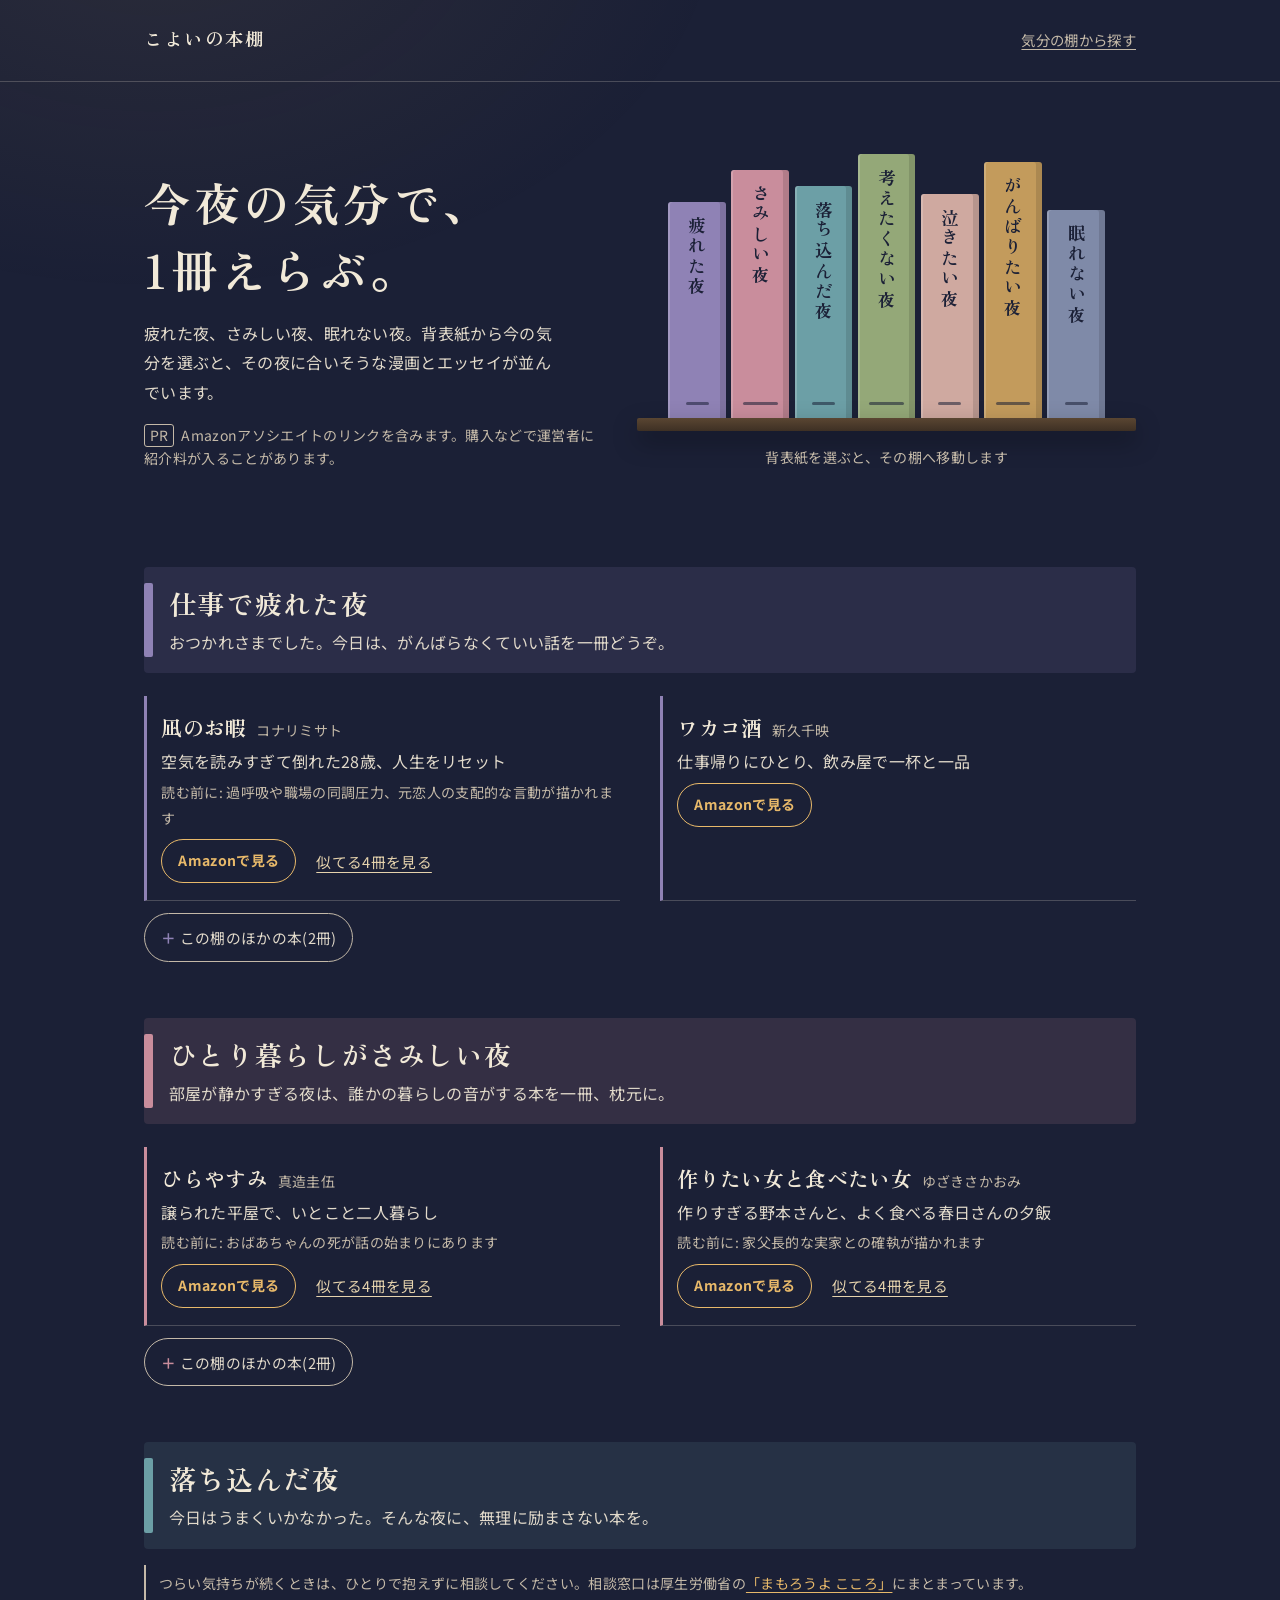
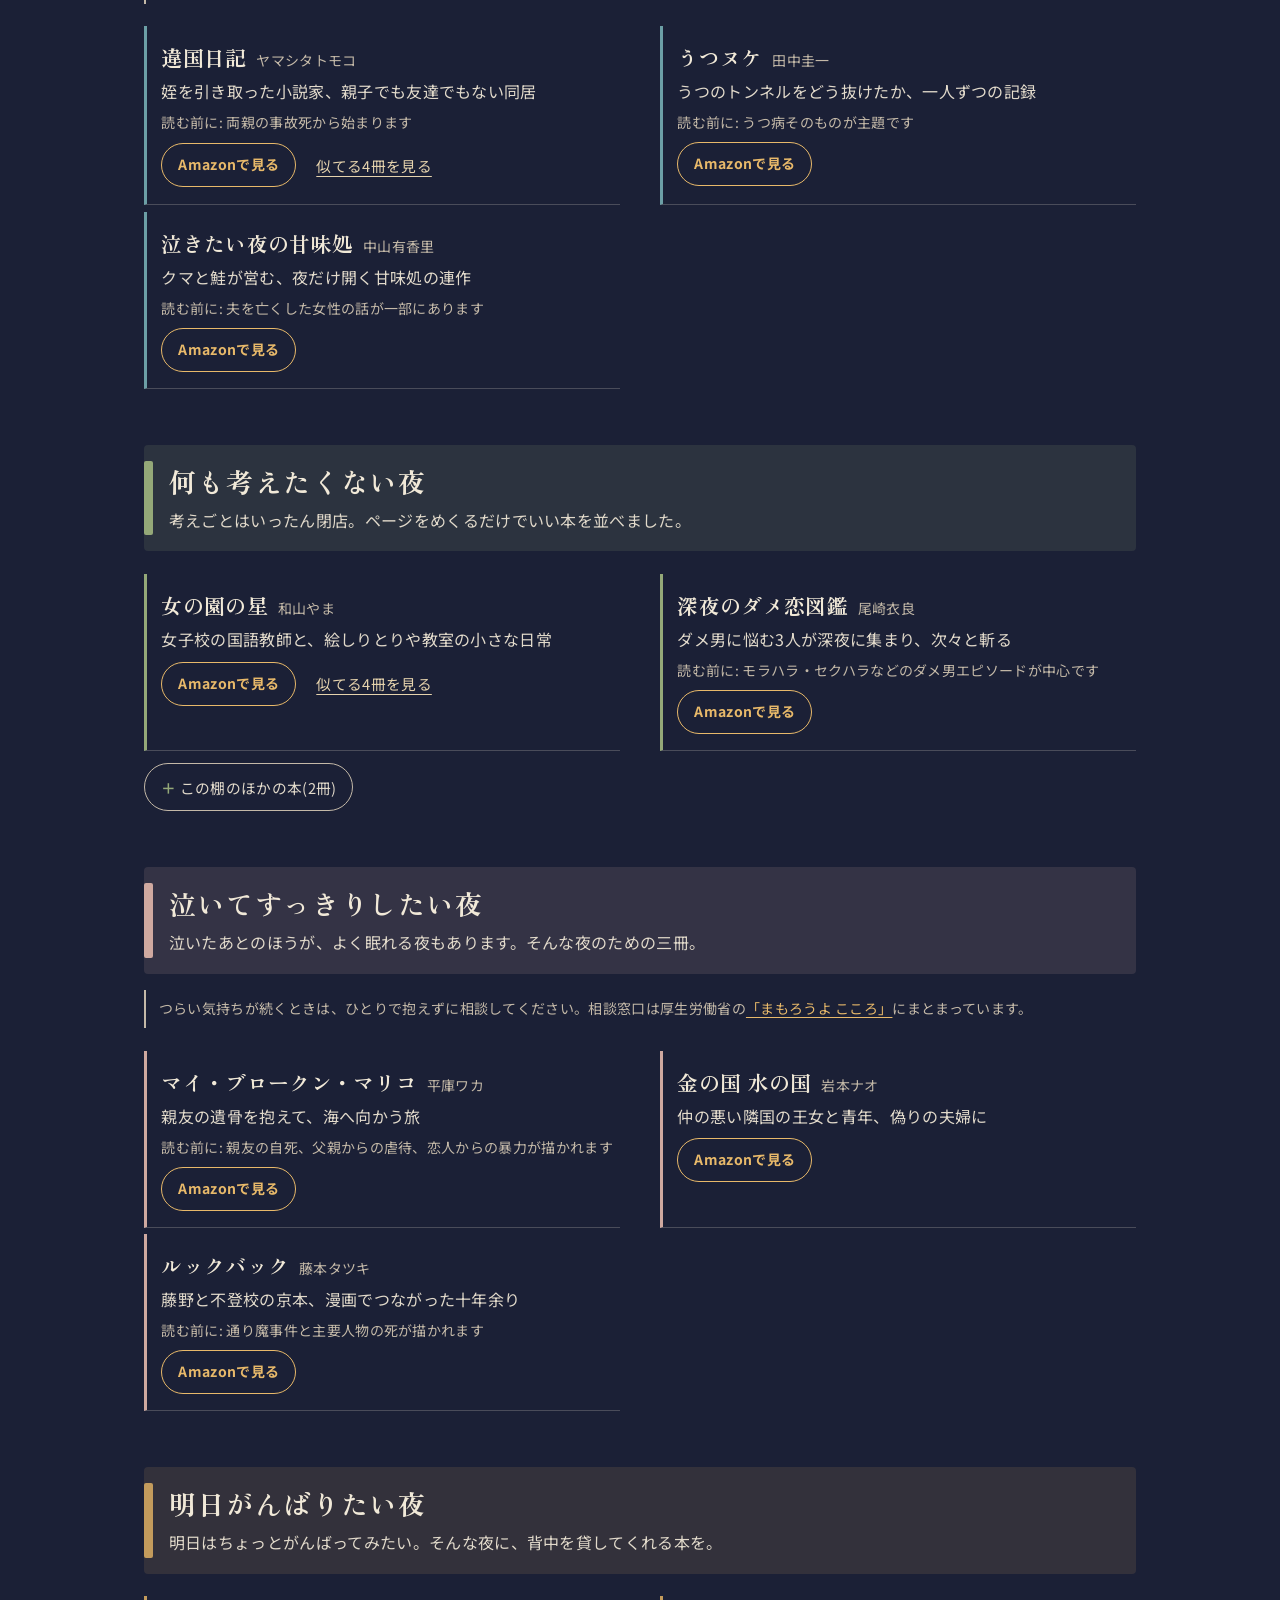
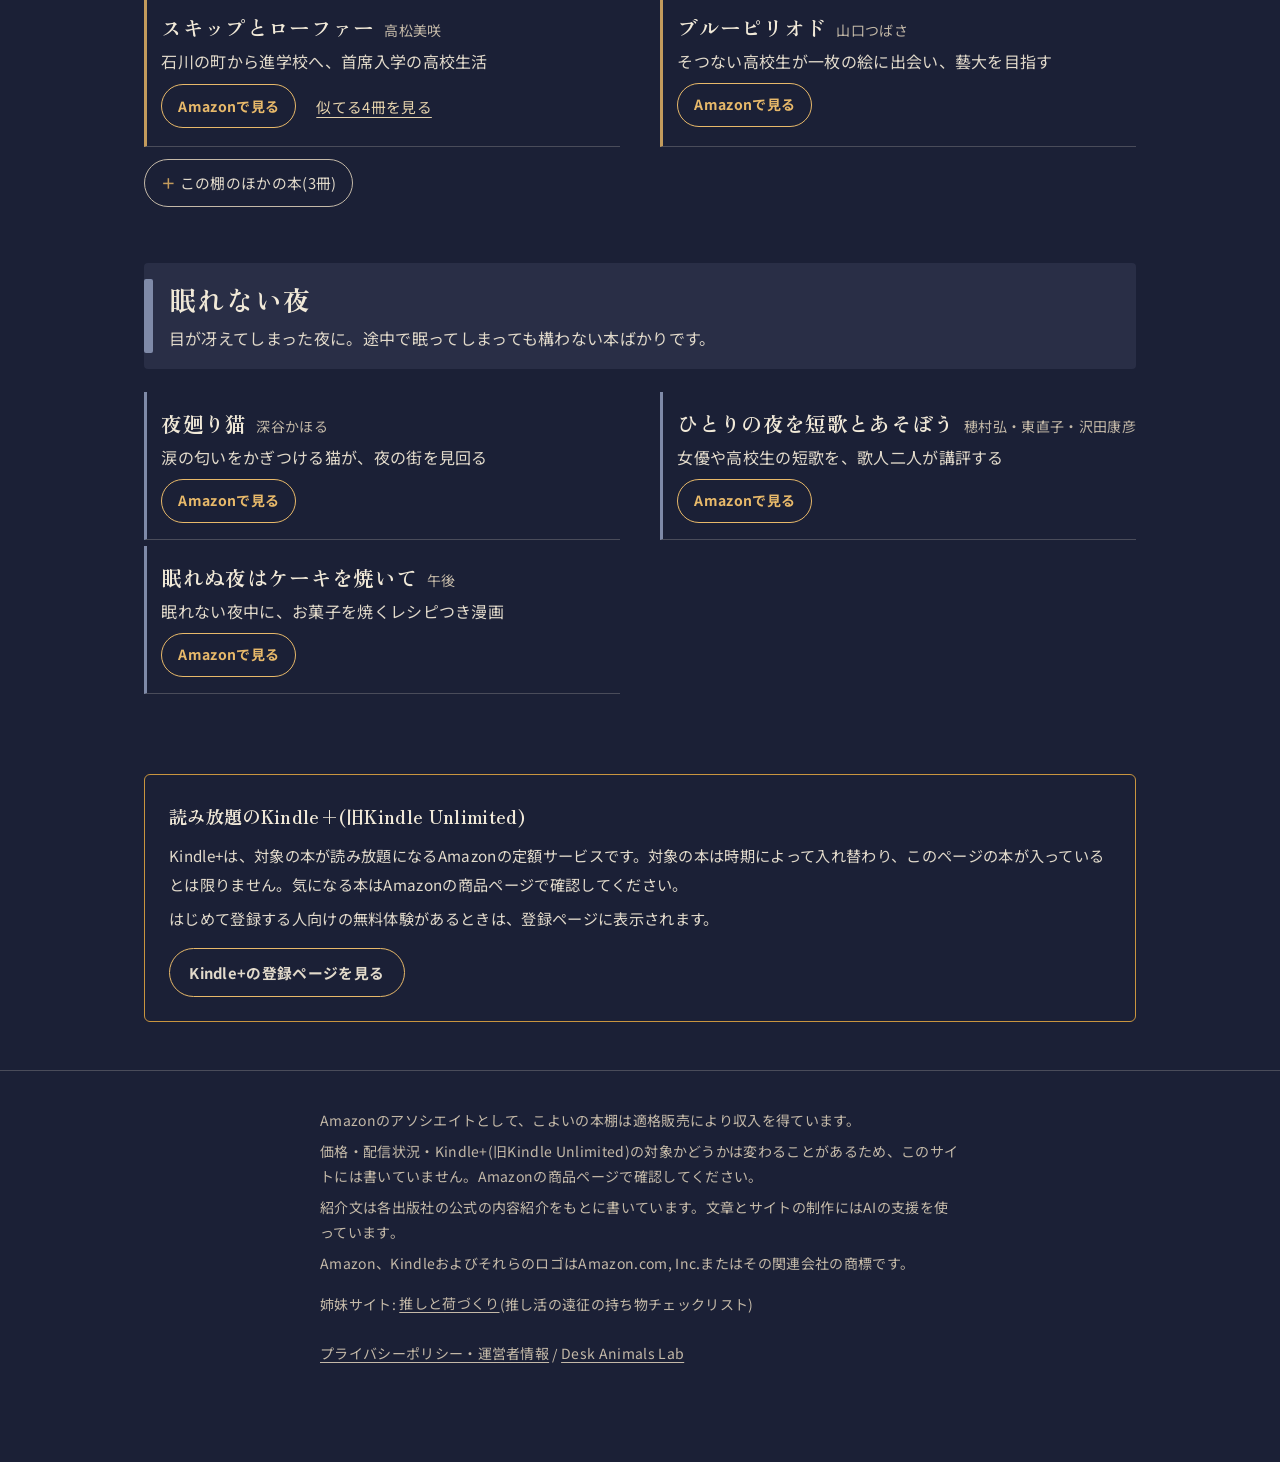
==== commit 5480b2ff: "Kindle+の案内を作品ページの4冊の直後へ移し、無料体験と対象についての一文を足した Co-Authored-By: Claude Opus 5.5 <noreply@anthropic.com>" ====
--- a/index.html
+++ b/index.html
@@ -277,8 +277,9 @@
   </div>
   <aside class="ku" aria-labelledby="ku-title">
   <h2 id="ku-title">読み放題のKindle+(旧Kindle Unlimited)</h2>
-  <p>Kindle+は、対象の本が読み放題になるAmazonの定額サービスです。対象の本は時期によって入れ替わるので、気になる本が入っているかはAmazonの商品ページで確認してください。</p>
-  <a class="btn-amazon" href="https://www.amazon.co.jp/kindle-dbs/hz/signup?tag=tinywonders-22" target="_blank" rel="sponsored noopener" data-kind="ku">Kindle+をAmazonで見る<span class="vh">(新しいタブで開きます)</span></a>
+  <p>Kindle+は、対象の本が読み放題になるAmazonの定額サービスです。対象の本は時期によって入れ替わり、このページの本が入っているとは限りません。気になる本はAmazonの商品ページで確認してください。</p>
+  <p>はじめて登録する人向けの無料体験があるときは、登録ページに表示されます。</p>
+  <a class="btn-amazon" href="https://www.amazon.co.jp/kindle-dbs/hz/signup?tag=tinywonders-22" target="_blank" rel="sponsored noopener" data-kind="ku">Kindle+の登録ページを見る<span class="vh">(新しいタブで開きます)</span></a>
 </aside>
 </div>
 </main>
--- a/style.css
+++ b/style.css
@@ -153,6 +153,8 @@
 .anchor { margin: 1.5rem 0 1rem; padding: 1.25rem; background: var(--card); border-radius: 6px; border: 1px solid var(--line); }
 .anchor h2 { font-family: var(--f-head); font-size: 1.2rem; margin: 0 0 0.5rem; }
 .anchor p { margin: 0.5rem 0; }
+.anchor .media { margin-top: 0.9rem; padding-top: 0.7rem; border-top: 1px solid var(--line); font-size: 0.9rem; color: var(--paper-sub); }
+.anchor .media b { color: var(--text); margin-right: 0.4em; }
 
 .pick { display: grid; grid-template-columns: 1fr; gap: 0.9rem; padding: 2.25rem 0; border-bottom: 1px solid var(--line); scroll-margin-top: 1rem; }
 .pick-spine {
@@ -180,9 +182,10 @@
 }
 .btn-line:hover { background: var(--lamp); color: var(--night); }
 
-.ku { margin: 2.5rem 0; padding: 1.5rem; border: 1px solid var(--lamp-deep); border-radius: 6px; }
+.ku { margin: 2.5rem 0 1.5rem; padding: 1.5rem; border: 1px solid var(--lamp-deep); border-radius: 6px; }
 .ku h2 { font-family: var(--f-head); font-size: 1.15rem; margin: 0 0 0.5rem; }
 .ku p { margin: 0.4rem 0; font-size: 0.95rem; }
+.ku .btn-amazon { background: transparent; color: var(--text); border: 1px solid var(--lamp); }
 
 /* 作品ページの「ほかにも、似てる本」: トップの本の行と同じ形。色は各本の棚に関係なく読書灯の色 */
 .also { padding: 2rem 0 0.5rem; --c: var(--lamp); }
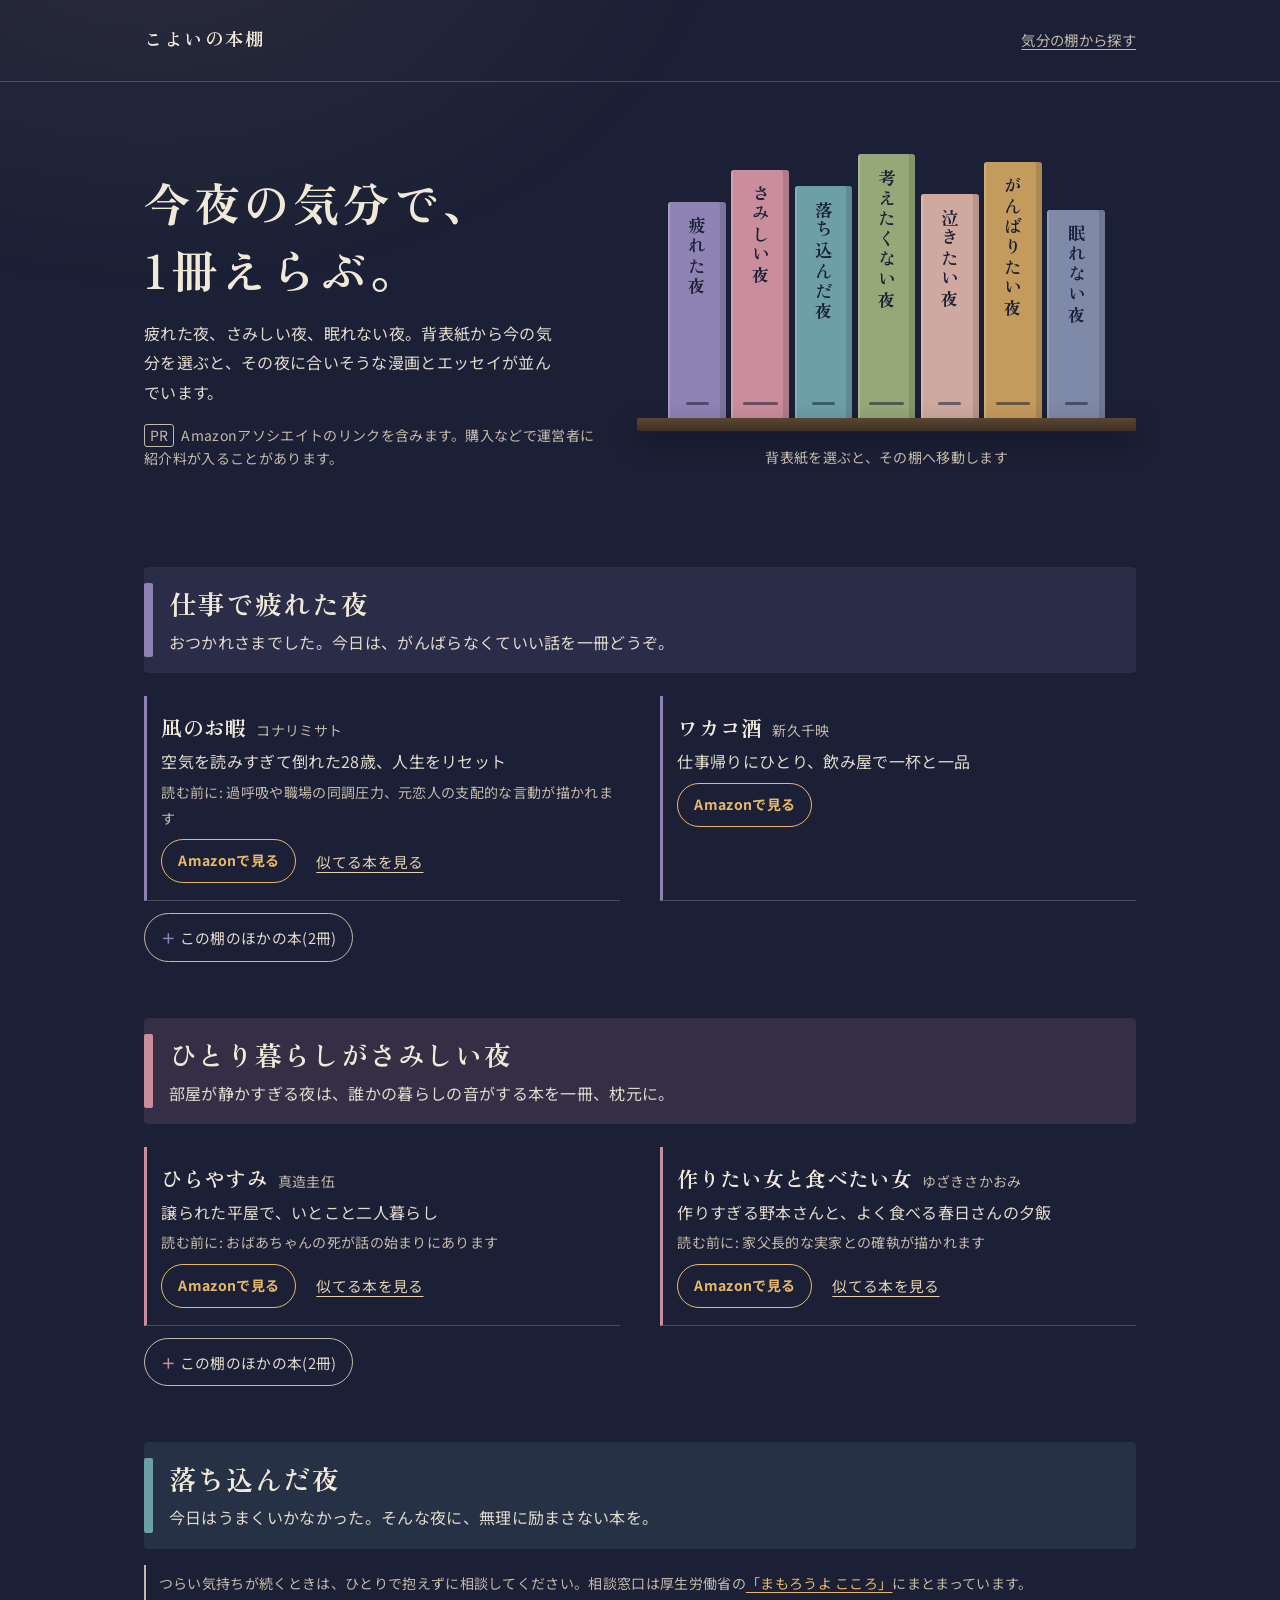
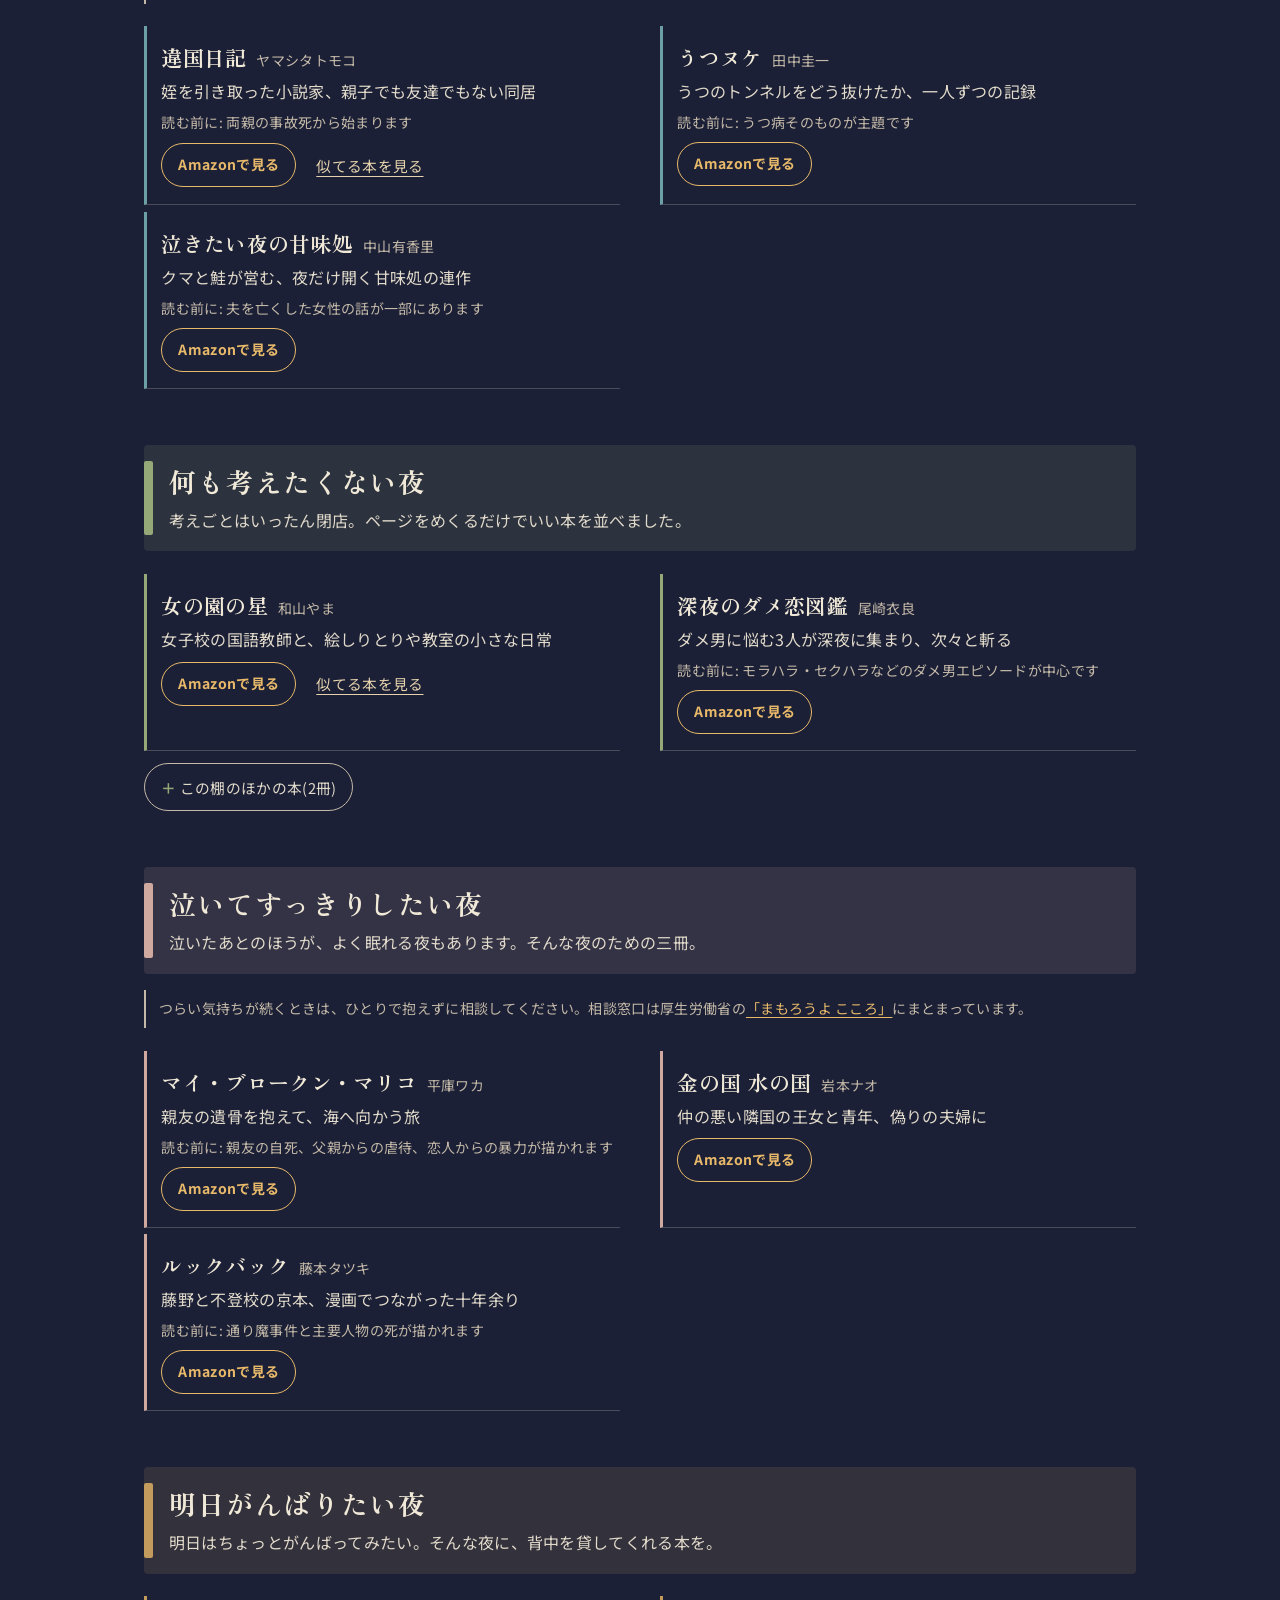
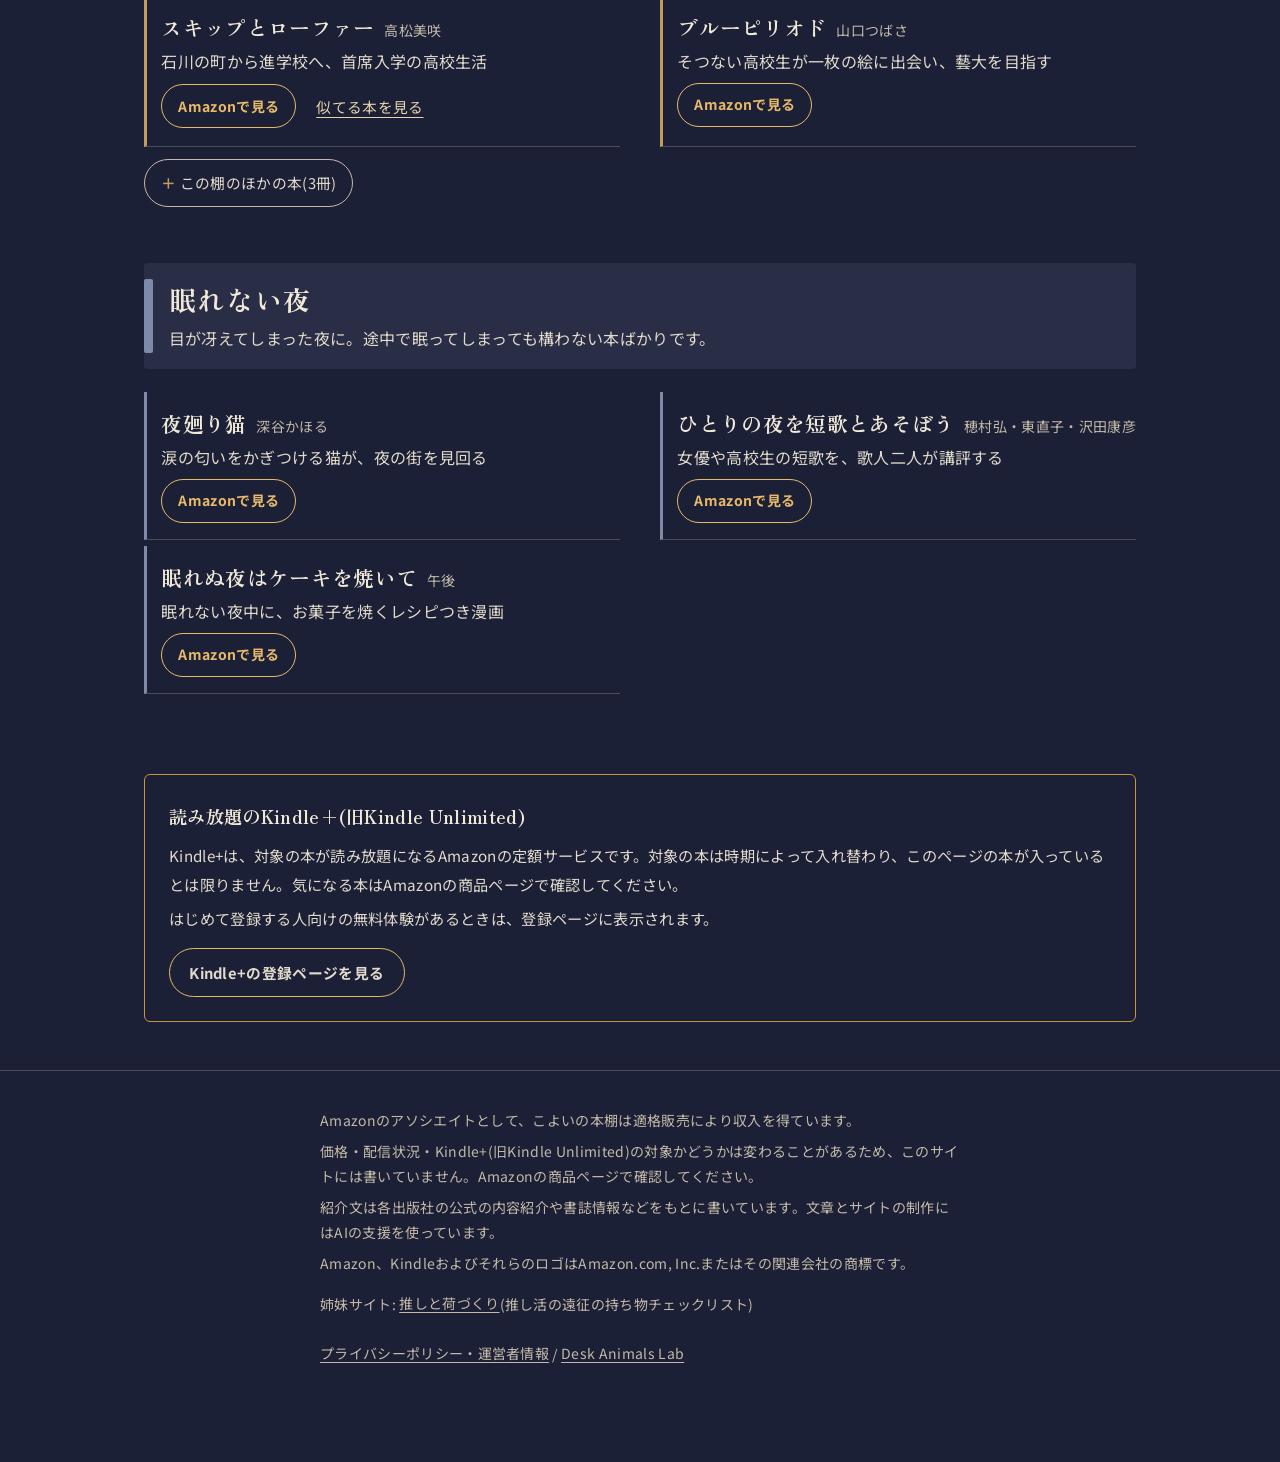
==== commit 80e9bcf6: "スキップとローファーの「ほかにも」を6冊に増やし、似ている点の一文を足した(10冊)。作品ページへのリンク文言を「似てる本」に Co-Authored-By: Claude Opus 5.5 <nor" ====
--- a/index.html
+++ b/index.html
@@ -67,12 +67,14 @@
       <li class="book-row">
         <div class="row-head"><h3>凪のお暇</h3><p class="by">コナリミサト</p></div>
         <p class="tagline">空気を読みすぎて倒れた28歳、人生をリセット</p>
+        
         <p class="row-note">読む前に: 過呼吸や職場の同調圧力、元恋人の支配的な言動が描かれます</p>
-        <div class="book-links"><a class="btn-line" href="https://www.amazon.co.jp/dp/B072Q32L5S?tag=tinywonders-22" target="_blank" rel="sponsored noopener" data-book="nagi" data-kind="book"><span class="vh">『凪のお暇』の</span>Amazonで見る<span class="vh">(新しいタブで開きます)</span></a><a class="link-page" href="nagi/">似てる4冊を見る<span class="vh">(『凪のお暇』が好きな人へ)</span></a></div>
+        <div class="book-links"><a class="btn-line" href="https://www.amazon.co.jp/dp/B072Q32L5S?tag=tinywonders-22" target="_blank" rel="sponsored noopener" data-book="nagi" data-kind="book"><span class="vh">『凪のお暇』の</span>Amazonで見る<span class="vh">(新しいタブで開きます)</span></a><a class="link-page" href="nagi/">似てる本を見る<span class="vh">(『凪のお暇』が好きな人へ)</span></a></div>
       </li>
       <li class="book-row">
         <div class="row-head"><h3>ワカコ酒</h3><p class="by">新久千映</p></div>
         <p class="tagline">仕事帰りにひとり、飲み屋で一杯と一品</p>
+        
         
         <div class="book-links"><a class="btn-line" href="https://www.amazon.co.jp/dp/B00YV3WKKU?tag=tinywonders-22" target="_blank" rel="sponsored noopener" data-book="wakako" data-kind="book"><span class="vh">『ワカコ酒』の</span>Amazonで見る<span class="vh">(新しいタブで開きます)</span></a></div>
       </li>
@@ -81,10 +83,12 @@
         <div class="row-head"><h3>重版出来!</h3><p class="by">松田奈緒子</p></div>
         <p class="tagline">柔道を諦めた新人編集者、本を作って売るまで</p>
         
+        
         <div class="book-links"><a class="btn-line" href="https://www.amazon.co.jp/dp/B00G9S9IV4?tag=tinywonders-22" target="_blank" rel="sponsored noopener" data-book="juhan" data-kind="book"><span class="vh">『重版出来!』の</span>Amazonで見る<span class="vh">(新しいタブで開きます)</span></a></div>
       </li>      <li class="book-row">
         <div class="row-head"><h3>あした死ぬには、</h3><p class="by">雁須磨子</p></div>
         <p class="tagline">42歳独身、汗と苛立ちで疑い始めた更年期</p>
+        
         <p class="row-note">読む前に: 知人ががんの余命宣告を受ける話があります</p>
         <div class="book-links"><a class="btn-line" href="https://www.amazon.co.jp/dp/B07SQCX21V?tag=tinywonders-22" target="_blank" rel="sponsored noopener" data-book="ashita" data-kind="book"><span class="vh">『あした死ぬには、』の</span>Amazonで見る<span class="vh">(新しいタブで開きます)</span></a></div>
       </li></ul></details>
@@ -99,26 +103,30 @@
       <li class="book-row">
         <div class="row-head"><h3>ひらやすみ</h3><p class="by">真造圭伍</p></div>
         <p class="tagline">譲られた平屋で、いとこと二人暮らし</p>
+        
         <p class="row-note">読む前に: おばあちゃんの死が話の始まりにあります</p>
-        <div class="book-links"><a class="btn-line" href="https://www.amazon.co.jp/dp/B09DG3MH93?tag=tinywonders-22" target="_blank" rel="sponsored noopener" data-book="hirayasumi" data-kind="book"><span class="vh">『ひらやすみ』の</span>Amazonで見る<span class="vh">(新しいタブで開きます)</span></a><a class="link-page" href="hirayasumi/">似てる4冊を見る<span class="vh">(『ひらやすみ』が好きな人へ)</span></a></div>
+        <div class="book-links"><a class="btn-line" href="https://www.amazon.co.jp/dp/B09DG3MH93?tag=tinywonders-22" target="_blank" rel="sponsored noopener" data-book="hirayasumi" data-kind="book"><span class="vh">『ひらやすみ』の</span>Amazonで見る<span class="vh">(新しいタブで開きます)</span></a><a class="link-page" href="hirayasumi/">似てる本を見る<span class="vh">(『ひらやすみ』が好きな人へ)</span></a></div>
       </li>
       <li class="book-row">
         <div class="row-head"><h3>作りたい女と食べたい女</h3><p class="by">ゆざきさかおみ</p></div>
         <p class="tagline">作りすぎる野本さんと、よく食べる春日さんの夕飯</p>
+        
         <p class="row-note">読む前に: 家父長的な実家との確執が描かれます</p>
-        <div class="book-links"><a class="btn-line" href="https://www.amazon.co.jp/dp/B09693YH8K?tag=tinywonders-22" target="_blank" rel="sponsored noopener" data-book="tsukutabe" data-kind="book"><span class="vh">『作りたい女と食べたい女』の</span>Amazonで見る<span class="vh">(新しいタブで開きます)</span></a><a class="link-page" href="tsukutabe/">似てる4冊を見る<span class="vh">(『作りたい女と食べたい女』が好きな人へ)</span></a></div>
+        <div class="book-links"><a class="btn-line" href="https://www.amazon.co.jp/dp/B09693YH8K?tag=tinywonders-22" target="_blank" rel="sponsored noopener" data-book="tsukutabe" data-kind="book"><span class="vh">『作りたい女と食べたい女』の</span>Amazonで見る<span class="vh">(新しいタブで開きます)</span></a><a class="link-page" href="tsukutabe/">似てる本を見る<span class="vh">(『作りたい女と食べたい女』が好きな人へ)</span></a></div>
       </li>
     </ul>
     <details class="more-books"><summary>この棚のほかの本(2冊)</summary><ul class="book-list">      <li class="book-row">
         <div class="row-head"><h3>大家さんと僕</h3><p class="by">矢部太郎</p></div>
         <p class="tagline">芸人が借りた二階、階下は上品なおばあさん</p>
+        
         <p class="row-note">読む前に: 大家さんの老いが描かれます</p>
         <div class="book-links"><a class="btn-line" href="https://www.amazon.co.jp/dp/B0D3LHJS3T?tag=tinywonders-22" target="_blank" rel="sponsored noopener" data-book="ooya" data-kind="book"><span class="vh">『大家さんと僕』の</span>Amazonで見る<span class="vh">(新しいタブで開きます)</span></a></div>
       </li>      <li class="book-row">
         <div class="row-head"><h3>きのう何食べた?</h3><p class="by">よしながふみ</p></div>
         <p class="tagline">弁護士と美容師、二人暮らしの毎日の献立</p>
         
-        <div class="book-links"><a class="btn-line" href="https://www.amazon.co.jp/dp/B011HYCVFY?tag=tinywonders-22" target="_blank" rel="sponsored noopener" data-book="nanitabe" data-kind="book"><span class="vh">『きのう何食べた?』の</span>Amazonで見る<span class="vh">(新しいタブで開きます)</span></a><a class="link-page" href="nanitabe/">似てる4冊を見る<span class="vh">(『きのう何食べた?』が好きな人へ)</span></a></div>
+        
+        <div class="book-links"><a class="btn-line" href="https://www.amazon.co.jp/dp/B011HYCVFY?tag=tinywonders-22" target="_blank" rel="sponsored noopener" data-book="nanitabe" data-kind="book"><span class="vh">『きのう何食べた?』の</span>Amazonで見る<span class="vh">(新しいタブで開きます)</span></a><a class="link-page" href="nanitabe/">似てる本を見る<span class="vh">(『きのう何食べた?』が好きな人へ)</span></a></div>
       </li></ul></details>
   </section>
   <section class="mood" id="ochikomi" style="--c: var(--sp-ochikomi)" aria-labelledby="ochikomi-h">
@@ -131,18 +139,21 @@
       <li class="book-row">
         <div class="row-head"><h3>違国日記</h3><p class="by">ヤマシタトモコ</p></div>
         <p class="tagline">姪を引き取った小説家、親子でも友達でもない同居</p>
+        
         <p class="row-note">読む前に: 両親の事故死から始まります</p>
-        <div class="book-links"><a class="btn-line" href="https://www.amazon.co.jp/dp/B077GQL19W?tag=tinywonders-22" target="_blank" rel="sponsored noopener" data-book="ikoku" data-kind="book"><span class="vh">『違国日記』の</span>Amazonで見る<span class="vh">(新しいタブで開きます)</span></a><a class="link-page" href="ikoku/">似てる4冊を見る<span class="vh">(『違国日記』が好きな人へ)</span></a></div>
+        <div class="book-links"><a class="btn-line" href="https://www.amazon.co.jp/dp/B077GQL19W?tag=tinywonders-22" target="_blank" rel="sponsored noopener" data-book="ikoku" data-kind="book"><span class="vh">『違国日記』の</span>Amazonで見る<span class="vh">(新しいタブで開きます)</span></a><a class="link-page" href="ikoku/">似てる本を見る<span class="vh">(『違国日記』が好きな人へ)</span></a></div>
       </li>
       <li class="book-row">
         <div class="row-head"><h3>うつヌケ</h3><p class="by">田中圭一</p></div>
         <p class="tagline">うつのトンネルをどう抜けたか、一人ずつの記録</p>
+        
         <p class="row-note">読む前に: うつ病そのものが主題です</p>
         <div class="book-links"><a class="btn-line" href="https://www.amazon.co.jp/dp/B01N9SHVRJ?tag=tinywonders-22" target="_blank" rel="sponsored noopener" data-book="utsunuke" data-kind="book"><span class="vh">『うつヌケ』の</span>Amazonで見る<span class="vh">(新しいタブで開きます)</span></a></div>
       </li>
       <li class="book-row">
         <div class="row-head"><h3>泣きたい夜の甘味処</h3><p class="by">中山有香里</p></div>
         <p class="tagline">クマと鮭が営む、夜だけ開く甘味処の連作</p>
+        
         <p class="row-note">読む前に: 夫を亡くした女性の話が一部にあります</p>
         <div class="book-links"><a class="btn-line" href="https://www.amazon.co.jp/dp/B09QFM2SFS?tag=tinywonders-22" target="_blank" rel="sponsored noopener" data-book="kanmidokoro" data-kind="book"><span class="vh">『泣きたい夜の甘味処』の</span>Amazonで見る<span class="vh">(新しいタブで開きます)</span></a></div>
       </li>
@@ -160,11 +171,13 @@
         <div class="row-head"><h3>女の園の星</h3><p class="by">和山やま</p></div>
         <p class="tagline">女子校の国語教師と、絵しりとりや教室の小さな日常</p>
         
-        <div class="book-links"><a class="btn-line" href="https://www.amazon.co.jp/dp/B089SNF6PZ?tag=tinywonders-22" target="_blank" rel="sponsored noopener" data-book="onnanosono" data-kind="book"><span class="vh">『女の園の星』の</span>Amazonで見る<span class="vh">(新しいタブで開きます)</span></a><a class="link-page" href="onnanosono/">似てる4冊を見る<span class="vh">(『女の園の星』が好きな人へ)</span></a></div>
+        
+        <div class="book-links"><a class="btn-line" href="https://www.amazon.co.jp/dp/B089SNF6PZ?tag=tinywonders-22" target="_blank" rel="sponsored noopener" data-book="onnanosono" data-kind="book"><span class="vh">『女の園の星』の</span>Amazonで見る<span class="vh">(新しいタブで開きます)</span></a><a class="link-page" href="onnanosono/">似てる本を見る<span class="vh">(『女の園の星』が好きな人へ)</span></a></div>
       </li>
       <li class="book-row">
         <div class="row-head"><h3>深夜のダメ恋図鑑</h3><p class="by">尾崎衣良</p></div>
         <p class="tagline">ダメ男に悩む3人が深夜に集まり、次々と斬る</p>
+        
         <p class="row-note">読む前に: モラハラ・セクハラなどのダメ男エピソードが中心です</p>
         <div class="book-links"><a class="btn-line" href="https://www.amazon.co.jp/dp/B00YECKA46?tag=tinywonders-22" target="_blank" rel="sponsored noopener" data-book="damekoi" data-kind="book"><span class="vh">『深夜のダメ恋図鑑』の</span>Amazonで見る<span class="vh">(新しいタブで開きます)</span></a></div>
       </li>
@@ -173,11 +186,13 @@
         <div class="row-head"><h3>メタモルフォーゼの縁側</h3><p class="by">鶴谷香央理</p></div>
         <p class="tagline">75歳と17歳、BL漫画でつながる友情</p>
         
-        <div class="book-links"><a class="btn-line" href="https://www.amazon.co.jp/dp/B07CJ9RJFY?tag=tinywonders-22" target="_blank" rel="sponsored noopener" data-book="metamor" data-kind="book"><span class="vh">『メタモルフォーゼの縁側』の</span>Amazonで見る<span class="vh">(新しいタブで開きます)</span></a><a class="link-page" href="metamor/">似てる4冊を見る<span class="vh">(『メタモルフォーゼの縁側』が好きな人へ)</span></a></div>
+        
+        <div class="book-links"><a class="btn-line" href="https://www.amazon.co.jp/dp/B07CJ9RJFY?tag=tinywonders-22" target="_blank" rel="sponsored noopener" data-book="metamor" data-kind="book"><span class="vh">『メタモルフォーゼの縁側』の</span>Amazonで見る<span class="vh">(新しいタブで開きます)</span></a><a class="link-page" href="metamor/">似てる本を見る<span class="vh">(『メタモルフォーゼの縁側』が好きな人へ)</span></a></div>
       </li>      <li class="book-row">
         <div class="row-head"><h3>うたうおばけ</h3><p class="by">くどうれいん</p></div>
         <p class="tagline">盛岡の歌人が、ともだちを中心に描く実話39編</p>
         
+        
         <div class="book-links"><a class="btn-line" href="https://www.amazon.co.jp/dp/B0CK1M82JS?tag=tinywonders-22" target="_blank" rel="sponsored noopener" data-book="utauobake" data-kind="book"><span class="vh">『うたうおばけ』の</span>Amazonで見る<span class="vh">(新しいタブで開きます)</span></a></div>
       </li></ul></details>
   </section>
@@ -191,6 +206,7 @@
       <li class="book-row">
         <div class="row-head"><h3>マイ・ブロークン・マリコ</h3><p class="by">平庫ワカ</p></div>
         <p class="tagline">親友の遺骨を抱えて、海へ向かう旅</p>
+        
         <p class="row-note">読む前に: 親友の自死、父親からの虐待、恋人からの暴力が描かれます</p>
         <div class="book-links"><a class="btn-line" href="https://www.amazon.co.jp/dp/B082PFRKPB?tag=tinywonders-22" target="_blank" rel="sponsored noopener" data-book="mariko" data-kind="book"><span class="vh">『マイ・ブロークン・マリコ』の</span>Amazonで見る<span class="vh">(新しいタブで開きます)</span></a></div>
       </li>
@@ -198,11 +214,13 @@
         <div class="row-head"><h3>金の国 水の国</h3><p class="by">岩本ナオ</p></div>
         <p class="tagline">仲の悪い隣国の王女と青年、偽りの夫婦に</p>
         
+        
         <div class="book-links"><a class="btn-line" href="https://www.amazon.co.jp/dp/B01I0VBDII?tag=tinywonders-22" target="_blank" rel="sponsored noopener" data-book="kinnokuni" data-kind="book"><span class="vh">『金の国 水の国』の</span>Amazonで見る<span class="vh">(新しいタブで開きます)</span></a></div>
       </li>
       <li class="book-row">
         <div class="row-head"><h3>ルックバック</h3><p class="by">藤本タツキ</p></div>
         <p class="tagline">藤野と不登校の京本、漫画でつながった十年余り</p>
+        
         <p class="row-note">読む前に: 通り魔事件と主要人物の死が描かれます</p>
         <div class="book-links"><a class="btn-line" href="https://www.amazon.co.jp/dp/B09BDZ5RSJ?tag=tinywonders-22" target="_blank" rel="sponsored noopener" data-book="lookback" data-kind="book"><span class="vh">『ルックバック』の</span>Amazonで見る<span class="vh">(新しいタブで開きます)</span></a></div>
       </li>
@@ -220,11 +238,13 @@
         <div class="row-head"><h3>スキップとローファー</h3><p class="by">高松美咲</p></div>
         <p class="tagline">石川の町から進学校へ、首席入学の高校生活</p>
         
-        <div class="book-links"><a class="btn-line" href="https://www.amazon.co.jp/dp/B07MT9BQFX?tag=tinywonders-22" target="_blank" rel="sponsored noopener" data-book="skip" data-kind="book"><span class="vh">『スキップとローファー』の</span>Amazonで見る<span class="vh">(新しいタブで開きます)</span></a><a class="link-page" href="skip/">似てる4冊を見る<span class="vh">(『スキップとローファー』が好きな人へ)</span></a></div>
+        
+        <div class="book-links"><a class="btn-line" href="https://www.amazon.co.jp/dp/B07MT9BQFX?tag=tinywonders-22" target="_blank" rel="sponsored noopener" data-book="skip" data-kind="book"><span class="vh">『スキップとローファー』の</span>Amazonで見る<span class="vh">(新しいタブで開きます)</span></a><a class="link-page" href="skip/">似てる本を見る<span class="vh">(『スキップとローファー』が好きな人へ)</span></a></div>
       </li>
       <li class="book-row">
         <div class="row-head"><h3>ブルーピリオド</h3><p class="by">山口つばさ</p></div>
         <p class="tagline">そつない高校生が一枚の絵に出会い、藝大を目指す</p>
+        
         
         <div class="book-links"><a class="btn-line" href="https://www.amazon.co.jp/dp/B07873642C?tag=tinywonders-22" target="_blank" rel="sponsored noopener" data-book="blueperiod" data-kind="book"><span class="vh">『ブルーピリオド』の</span>Amazonで見る<span class="vh">(新しいタブで開きます)</span></a></div>
       </li>
@@ -232,16 +252,19 @@
     <details class="more-books"><summary>この棚のほかの本(3冊)</summary><ul class="book-list">      <li class="book-row">
         <div class="row-head"><h3>海が走るエンドロール</h3><p class="by">たらちねジョン</p></div>
         <p class="tagline">夫を亡くした65歳、美大に入って映画を作る</p>
+        
         <p class="row-note">読む前に: 夫との死別が出発点で、老いも描かれます</p>
         <div class="book-links"><a class="btn-line" href="https://www.amazon.co.jp/dp/B0998VLH5Q?tag=tinywonders-22" target="_blank" rel="sponsored noopener" data-book="umiga" data-kind="book"><span class="vh">『海が走るエンドロール』の</span>Amazonで見る<span class="vh">(新しいタブで開きます)</span></a></div>
       </li>      <li class="book-row">
         <div class="row-head"><h3>夫の扶養からぬけだしたい</h3><p class="by">ゆむい</p></div>
         <p class="tagline">ワンオペ育児の専業主婦が、扶養を抜けて自立へ</p>
+        
         <p class="row-note">読む前に: 夫の言葉によるモラハラが描かれます</p>
         <div class="book-links"><a class="btn-line" href="https://www.amazon.co.jp/dp/B07N2H814G?tag=tinywonders-22" target="_blank" rel="sponsored noopener" data-book="fuyou" data-kind="book"><span class="vh">『夫の扶養からぬけだしたい』の</span>Amazonで見る<span class="vh">(新しいタブで開きます)</span></a></div>
       </li>      <li class="book-row">
         <div class="row-head"><h3>ひとりでしにたい</h3><p class="by">カレー沢薫</p></div>
         <p class="tagline">35歳の学芸員、婚活をやめて終活を学ぶ</p>
+        
         <p class="row-note">読む前に: 冒頭に伯母の孤独死の場面があります</p>
         <div class="book-links"><a class="btn-line" href="https://www.amazon.co.jp/dp/B085VVTYCV?tag=tinywonders-22" target="_blank" rel="sponsored noopener" data-book="hitorishini" data-kind="book"><span class="vh">『ひとりでしにたい』の</span>Amazonで見る<span class="vh">(新しいタブで開きます)</span></a></div>
       </li></ul></details>
@@ -257,17 +280,20 @@
         <div class="row-head"><h3>夜廻り猫</h3><p class="by">深谷かほる</p></div>
         <p class="tagline">涙の匂いをかぎつける猫が、夜の街を見回る</p>
         
+        
         <div class="book-links"><a class="btn-line" href="https://www.amazon.co.jp/dp/B06XKNSVX1?tag=tinywonders-22" target="_blank" rel="sponsored noopener" data-book="yomawari" data-kind="book"><span class="vh">『夜廻り猫』の</span>Amazonで見る<span class="vh">(新しいタブで開きます)</span></a></div>
       </li>
       <li class="book-row">
         <div class="row-head"><h3>ひとりの夜を短歌とあそぼう</h3><p class="by">穂村弘・東直子・沢田康彦</p></div>
         <p class="tagline">女優や高校生の短歌を、歌人二人が講評する</p>
         
+        
         <div class="book-links"><a class="btn-line" href="https://www.amazon.co.jp/dp/B00CPEB80U?tag=tinywonders-22" target="_blank" rel="sponsored noopener" data-book="tanka" data-kind="book"><span class="vh">『ひとりの夜を短歌とあそぼう』の</span>Amazonで見る<span class="vh">(新しいタブで開きます)</span></a></div>
       </li>
       <li class="book-row">
         <div class="row-head"><h3>眠れぬ夜はケーキを焼いて</h3><p class="by">午後</p></div>
         <p class="tagline">眠れない夜中に、お菓子を焼くレシピつき漫画</p>
+        
         
         <div class="book-links"><a class="btn-line" href="https://www.amazon.co.jp/dp/B08S78F7XK?tag=tinywonders-22" target="_blank" rel="sponsored noopener" data-book="cake" data-kind="book"><span class="vh">『眠れぬ夜はケーキを焼いて』の</span>Amazonで見る<span class="vh">(新しいタブで開きます)</span></a></div>
       </li>
@@ -287,7 +313,7 @@
   <div class="wrap-text">
     <p>Amazonのアソシエイトとして、こよいの本棚は適格販売により収入を得ています。</p>
     <p>価格・配信状況・Kindle+(旧Kindle Unlimited)の対象かどうかは変わることがあるため、このサイトには書いていません。Amazonの商品ページで確認してください。</p>
-    <p>紹介文は各出版社の公式の内容紹介をもとに書いています。文章とサイトの制作にはAIの支援を使っています。</p>
+    <p>紹介文は各出版社の公式の内容紹介や書誌情報などをもとに書いています。文章とサイトの制作にはAIの支援を使っています。</p>
     <p>Amazon、KindleおよびそれらのロゴはAmazon.com, Inc.またはその関連会社の商標です。</p>
     <p>姉妹サイト: <a href="https://deskanimals114510-ai.github.io/oshi-nizukuri/">推しと荷づくり</a>(推し活の遠征の持ち物チェックリスト)</p>
     <p><a href="privacy/">プライバシーポリシー・運営者情報</a> / <a href="https://deskanimals114510-ai.github.io/" target="_blank" rel="noopener">Desk Animals Lab</a></p>
--- a/style.css
+++ b/style.css
@@ -234,3 +234,4 @@
   .spine { transition: none; }
   .spine:hover, .spine:focus-visible { transform: none; }
 }
+.also .also-why { margin: 0.3rem 0 0; font-size: 0.9rem; color: var(--paper-sub); }
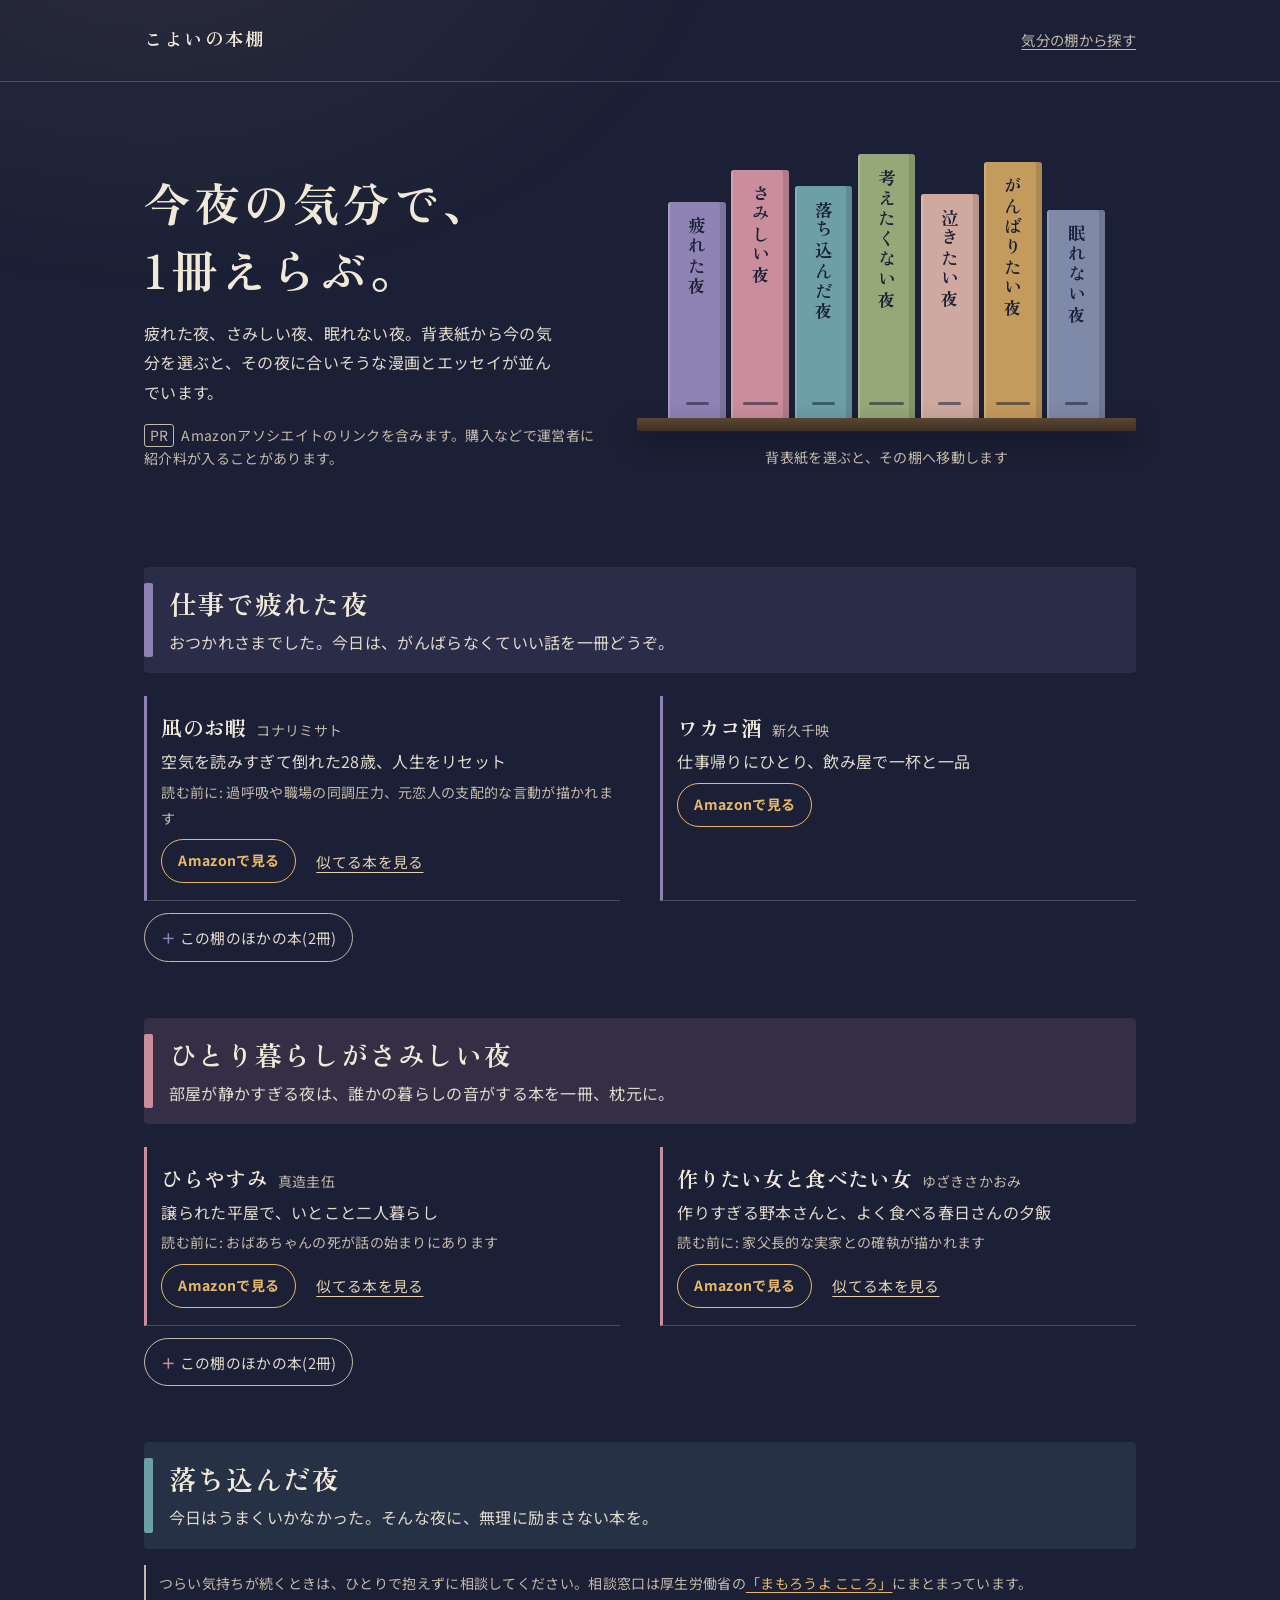
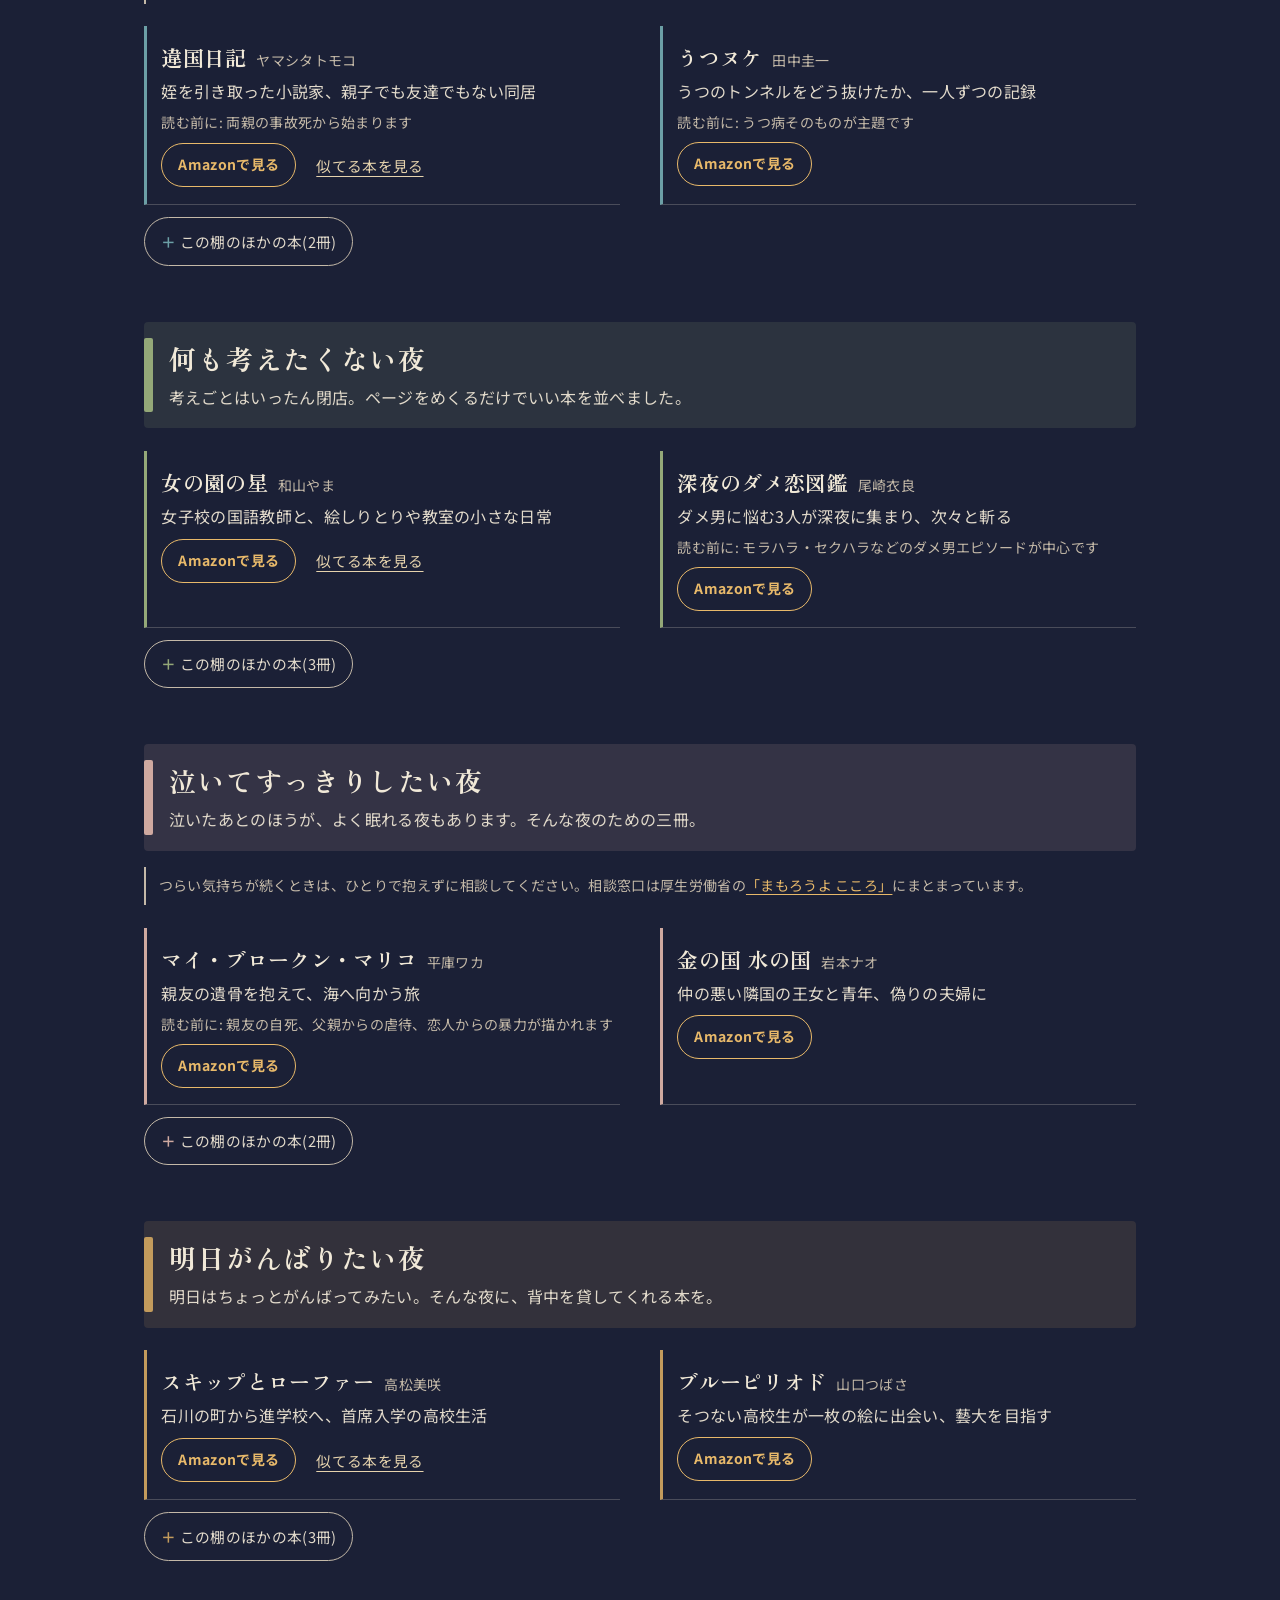
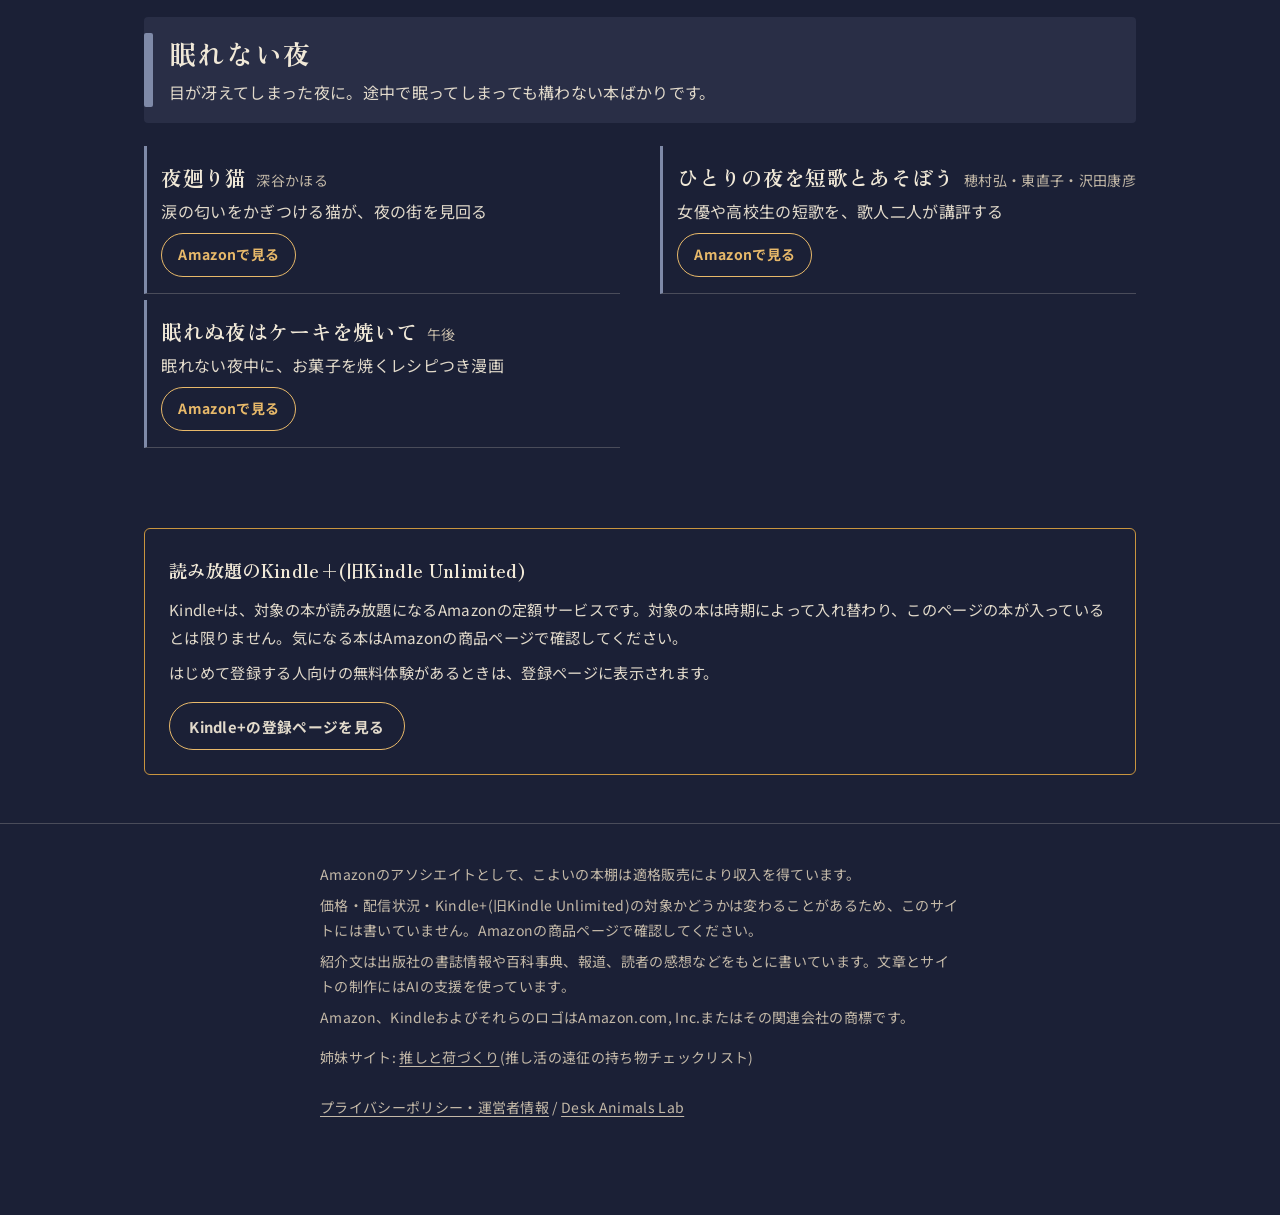
==== commit ffedc30f: "作品ページを3本追加: 正反対な君と僕・夏目友人帳・3月のライオン(11/20) トップの棚に3作を追加、フッターの根拠の書き方を修正  Co-Authored-By: Claude Opus 5.5" ====
--- a/index.html
+++ b/index.html
@@ -150,15 +150,20 @@
         <p class="row-note">読む前に: うつ病そのものが主題です</p>
         <div class="book-links"><a class="btn-line" href="https://www.amazon.co.jp/dp/B01N9SHVRJ?tag=tinywonders-22" target="_blank" rel="sponsored noopener" data-book="utsunuke" data-kind="book"><span class="vh">『うつヌケ』の</span>Amazonで見る<span class="vh">(新しいタブで開きます)</span></a></div>
       </li>
-      <li class="book-row">
+    </ul>
+    <details class="more-books"><summary>この棚のほかの本(2冊)</summary><ul class="book-list">      <li class="book-row">
         <div class="row-head"><h3>泣きたい夜の甘味処</h3><p class="by">中山有香里</p></div>
         <p class="tagline">クマと鮭が営む、夜だけ開く甘味処の連作</p>
         
         <p class="row-note">読む前に: 夫を亡くした女性の話が一部にあります</p>
         <div class="book-links"><a class="btn-line" href="https://www.amazon.co.jp/dp/B09QFM2SFS?tag=tinywonders-22" target="_blank" rel="sponsored noopener" data-book="kanmidokoro" data-kind="book"><span class="vh">『泣きたい夜の甘味処』の</span>Amazonで見る<span class="vh">(新しいタブで開きます)</span></a></div>
-      </li>
-    </ul>
-    
+      </li>      <li class="book-row">
+        <div class="row-head"><h3>3月のライオン</h3><p class="by">羽海野チカ</p></div>
+        <p class="tagline">家族を亡くした少年棋士と、下町の三姉妹の食卓</p>
+        
+        <p class="row-note">読む前に: 家族との死別と、中学校でのいじめが描かれます</p>
+        <div class="book-links"><a class="btn-line" href="https://www.amazon.co.jp/dp/B00GYLEVRW?tag=tinywonders-22" target="_blank" rel="sponsored noopener" data-book="lion" data-kind="book"><span class="vh">『3月のライオン』の</span>Amazonで見る<span class="vh">(新しいタブで開きます)</span></a><a class="link-page" href="lion/">似てる本を見る<span class="vh">(『3月のライオン』が好きな人へ)</span></a></div>
+      </li></ul></details>
   </section>
   <section class="mood" id="kangae" style="--c: var(--sp-kangae)" aria-labelledby="kangae-h">
     <div class="mood-head"><div>
@@ -182,7 +187,7 @@
         <div class="book-links"><a class="btn-line" href="https://www.amazon.co.jp/dp/B00YECKA46?tag=tinywonders-22" target="_blank" rel="sponsored noopener" data-book="damekoi" data-kind="book"><span class="vh">『深夜のダメ恋図鑑』の</span>Amazonで見る<span class="vh">(新しいタブで開きます)</span></a></div>
       </li>
     </ul>
-    <details class="more-books"><summary>この棚のほかの本(2冊)</summary><ul class="book-list">      <li class="book-row">
+    <details class="more-books"><summary>この棚のほかの本(3冊)</summary><ul class="book-list">      <li class="book-row">
         <div class="row-head"><h3>メタモルフォーゼの縁側</h3><p class="by">鶴谷香央理</p></div>
         <p class="tagline">75歳と17歳、BL漫画でつながる友情</p>
         
@@ -194,6 +199,12 @@
         
         
         <div class="book-links"><a class="btn-line" href="https://www.amazon.co.jp/dp/B0CK1M82JS?tag=tinywonders-22" target="_blank" rel="sponsored noopener" data-book="utauobake" data-kind="book"><span class="vh">『うたうおばけ』の</span>Amazonで見る<span class="vh">(新しいタブで開きます)</span></a></div>
+      </li>      <li class="book-row">
+        <div class="row-head"><h3>正反対な君と僕</h3><p class="by">阿賀沢紅茶</p></div>
+        <p class="tagline">人目を気にする鈴木と物静かな谷くん、交際のその後</p>
+        
+        
+        <div class="book-links"><a class="btn-line" href="https://www.amazon.co.jp/dp/B0B28R7S31?tag=tinywonders-22" target="_blank" rel="sponsored noopener" data-book="seihantai" data-kind="book"><span class="vh">『正反対な君と僕』の</span>Amazonで見る<span class="vh">(新しいタブで開きます)</span></a><a class="link-page" href="seihantai/">似てる本を見る<span class="vh">(『正反対な君と僕』が好きな人へ)</span></a></div>
       </li></ul></details>
   </section>
   <section class="mood" id="naki" style="--c: var(--sp-naki)" aria-labelledby="naki-h">
@@ -217,15 +228,20 @@
         
         <div class="book-links"><a class="btn-line" href="https://www.amazon.co.jp/dp/B01I0VBDII?tag=tinywonders-22" target="_blank" rel="sponsored noopener" data-book="kinnokuni" data-kind="book"><span class="vh">『金の国 水の国』の</span>Amazonで見る<span class="vh">(新しいタブで開きます)</span></a></div>
       </li>
-      <li class="book-row">
+    </ul>
+    <details class="more-books"><summary>この棚のほかの本(2冊)</summary><ul class="book-list">      <li class="book-row">
         <div class="row-head"><h3>ルックバック</h3><p class="by">藤本タツキ</p></div>
         <p class="tagline">藤野と不登校の京本、漫画でつながった十年余り</p>
         
         <p class="row-note">読む前に: 通り魔事件と主要人物の死が描かれます</p>
         <div class="book-links"><a class="btn-line" href="https://www.amazon.co.jp/dp/B09BDZ5RSJ?tag=tinywonders-22" target="_blank" rel="sponsored noopener" data-book="lookback" data-kind="book"><span class="vh">『ルックバック』の</span>Amazonで見る<span class="vh">(新しいタブで開きます)</span></a></div>
-      </li>
-    </ul>
-    
+      </li>      <li class="book-row">
+        <div class="row-head"><h3>夏目友人帳</h3><p class="by">緑川ゆき</p></div>
+        <p class="tagline">妖が見える高校生が、祖母の友人帳の名前を返していく</p>
+        
+        <p class="row-note">読む前に: 両親との死別や幼いころの孤独、妖に追われる場面が描かれます</p>
+        <div class="book-links"><a class="btn-line" href="https://www.amazon.co.jp/dp/B00DMUCHPQ?tag=tinywonders-22" target="_blank" rel="sponsored noopener" data-book="natsume" data-kind="book"><span class="vh">『夏目友人帳』の</span>Amazonで見る<span class="vh">(新しいタブで開きます)</span></a><a class="link-page" href="natsume/">似てる本を見る<span class="vh">(『夏目友人帳』が好きな人へ)</span></a></div>
+      </li></ul></details>
   </section>
   <section class="mood" id="ganbari" style="--c: var(--sp-ganbari)" aria-labelledby="ganbari-h">
     <div class="mood-head"><div>
@@ -313,7 +329,7 @@
   <div class="wrap-text">
     <p>Amazonのアソシエイトとして、こよいの本棚は適格販売により収入を得ています。</p>
     <p>価格・配信状況・Kindle+(旧Kindle Unlimited)の対象かどうかは変わることがあるため、このサイトには書いていません。Amazonの商品ページで確認してください。</p>
-    <p>紹介文は各出版社の公式の内容紹介や書誌情報などをもとに書いています。文章とサイトの制作にはAIの支援を使っています。</p>
+    <p>紹介文は出版社の書誌情報や百科事典、報道、読者の感想などをもとに書いています。文章とサイトの制作にはAIの支援を使っています。</p>
     <p>Amazon、KindleおよびそれらのロゴはAmazon.com, Inc.またはその関連会社の商標です。</p>
     <p>姉妹サイト: <a href="https://deskanimals114510-ai.github.io/oshi-nizukuri/">推しと荷づくり</a>(推し活の遠征の持ち物チェックリスト)</p>
     <p><a href="privacy/">プライバシーポリシー・運営者情報</a> / <a href="https://deskanimals114510-ai.github.io/" target="_blank" rel="noopener">Desk Animals Lab</a></p>
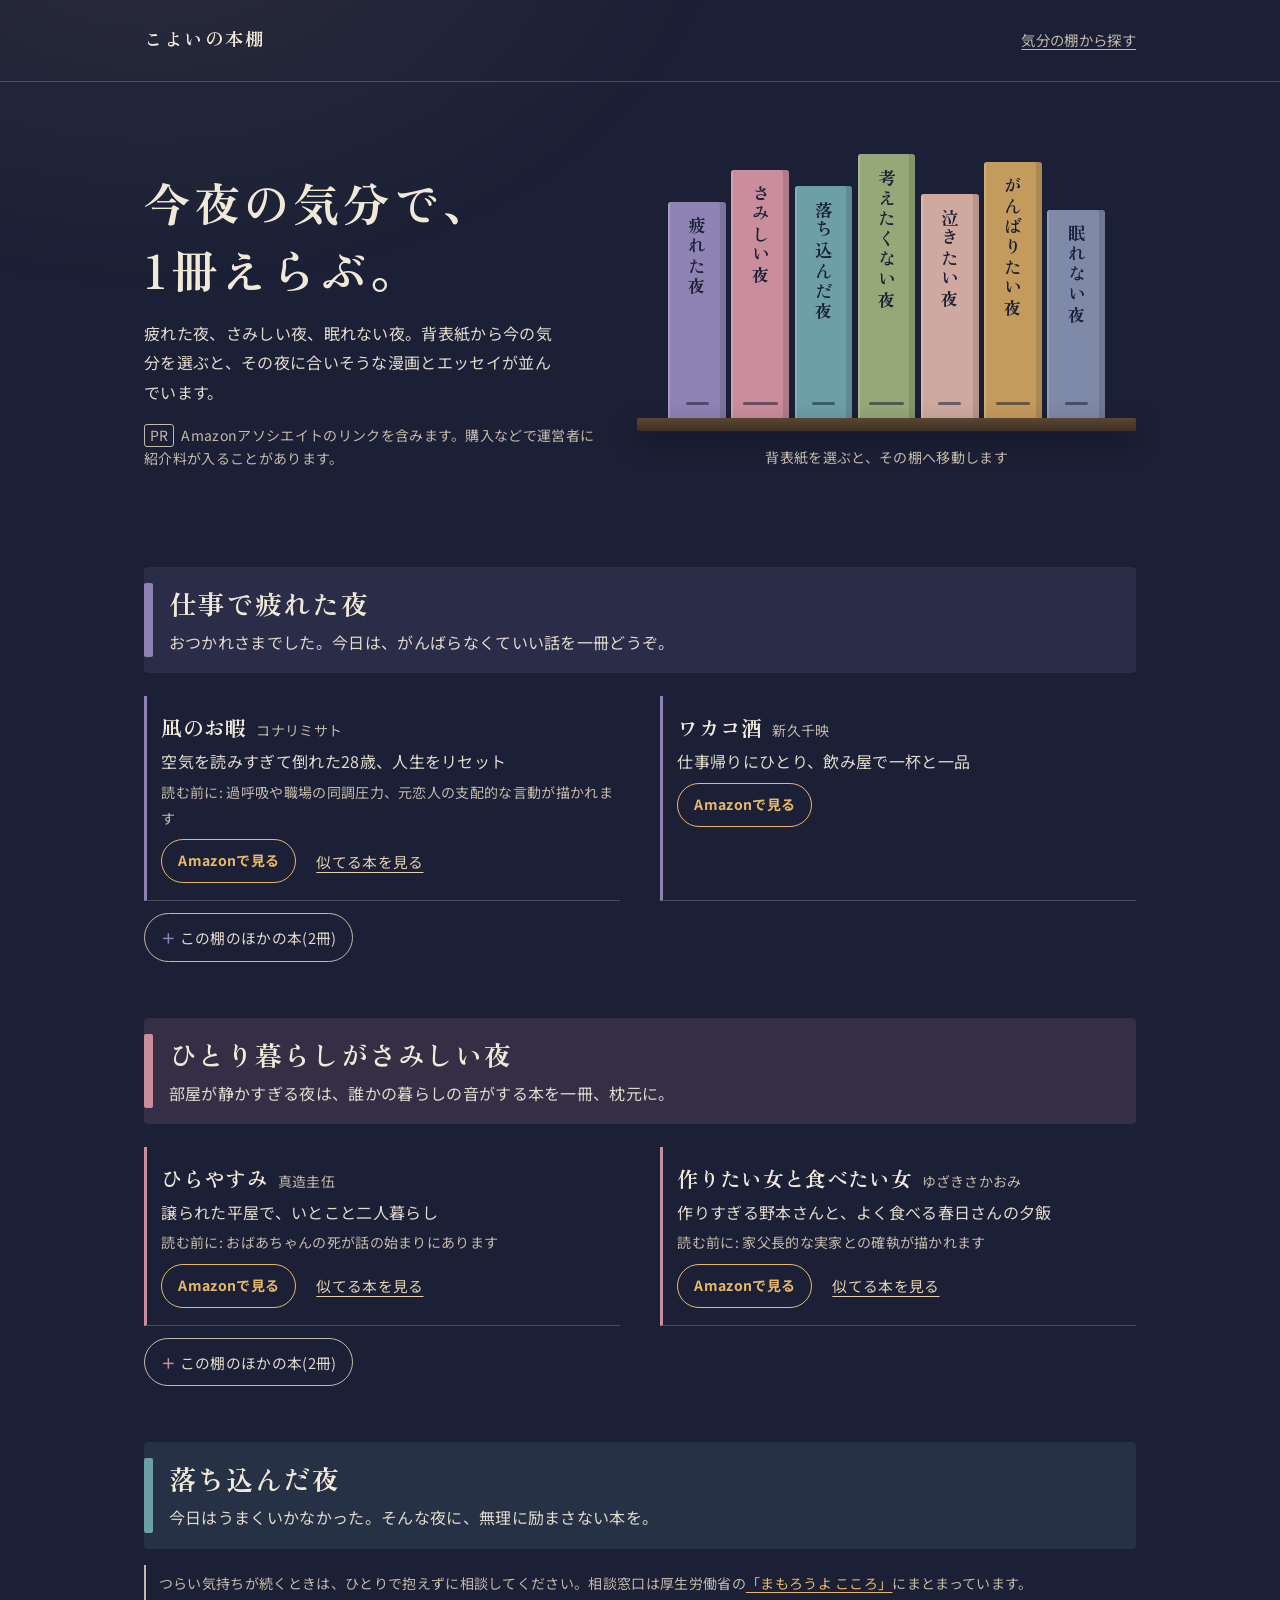
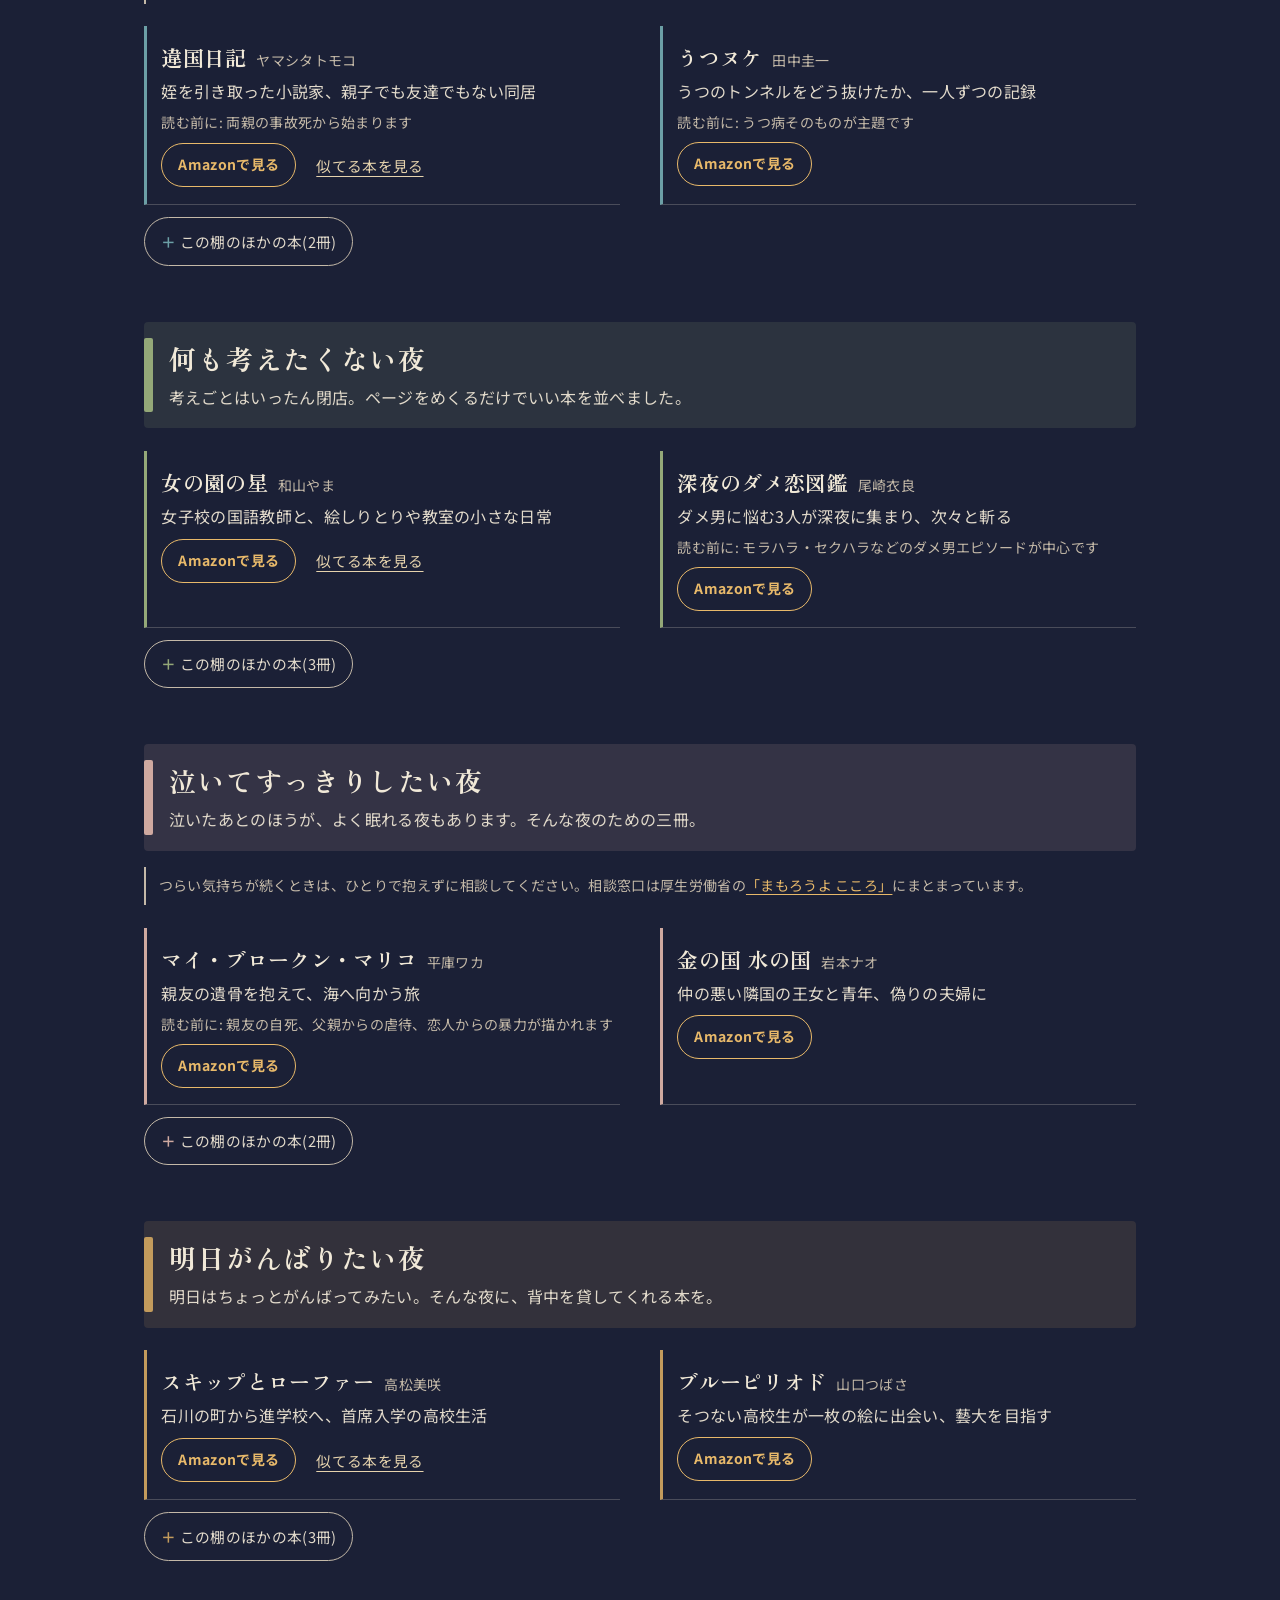
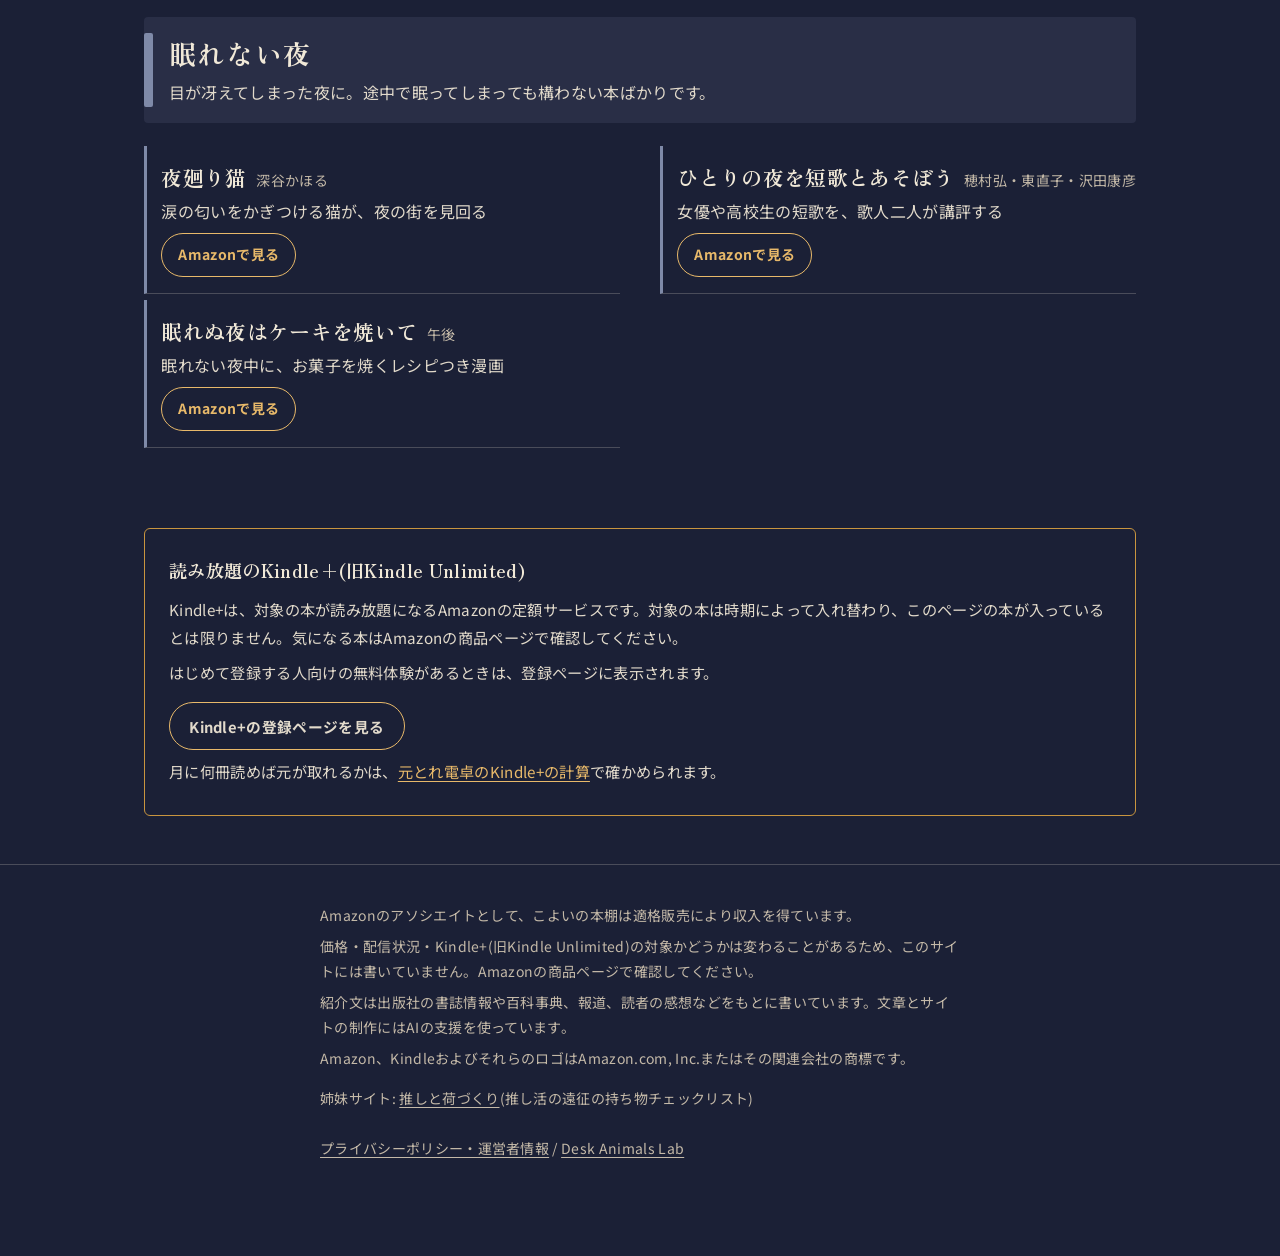
==== commit 8d145289: "トップのKindle+案内に元とれ電卓へのリンクを追加(11/21) Co-Authored-By: Claude Opus 5.5 <noreply@anthropic.com>" ====
--- a/index.html
+++ b/index.html
@@ -322,6 +322,7 @@
   <p>Kindle+は、対象の本が読み放題になるAmazonの定額サービスです。対象の本は時期によって入れ替わり、このページの本が入っているとは限りません。気になる本はAmazonの商品ページで確認してください。</p>
   <p>はじめて登録する人向けの無料体験があるときは、登録ページに表示されます。</p>
   <a class="btn-amazon" href="https://www.amazon.co.jp/kindle-dbs/hz/signup?tag=tinywonders-22" target="_blank" rel="sponsored noopener" data-kind="ku">Kindle+の登録ページを見る<span class="vh">(新しいタブで開きます)</span></a>
+  <p class="ku-calc">月に何冊読めば元が取れるかは、<a href="https://deskanimals114510-ai.github.io/mototore-dentaku/#kindle">元とれ電卓のKindle+の計算</a>で確かめられます。</p>
 </aside>
 </div>
 </main>
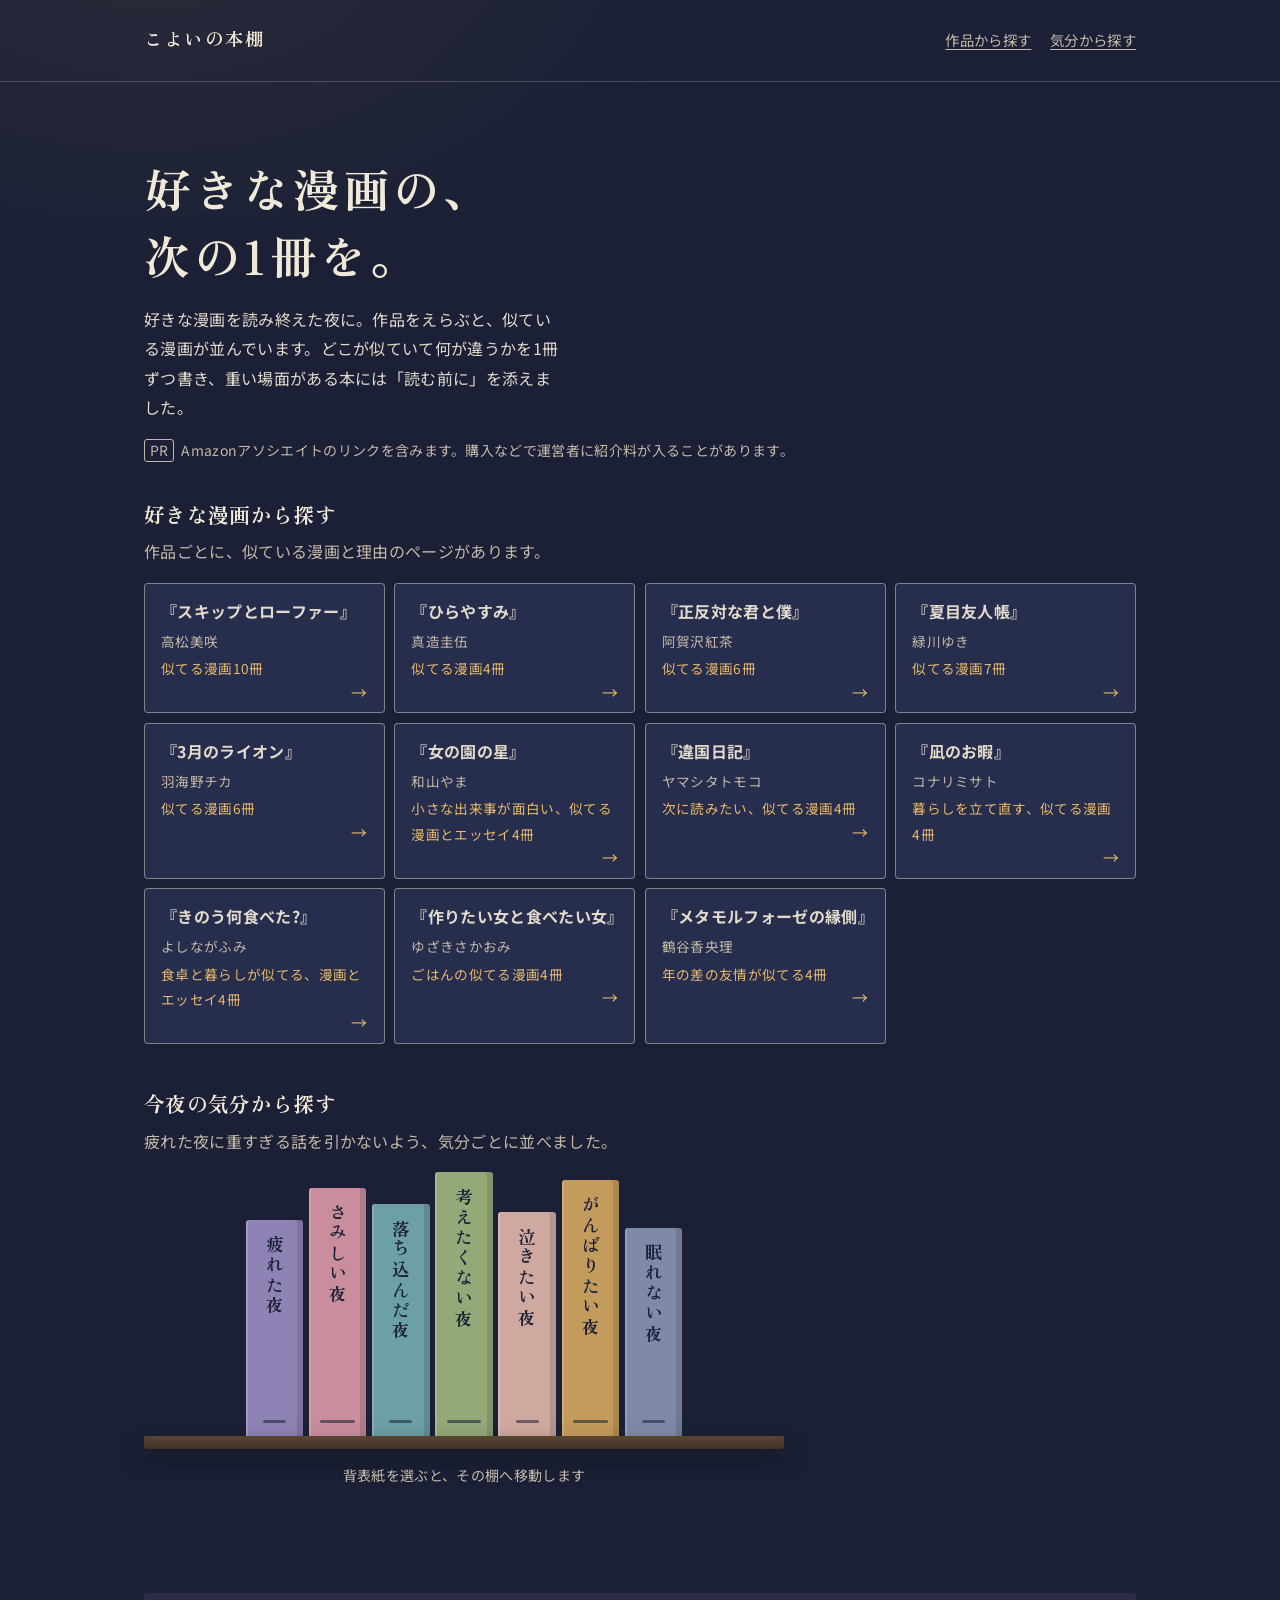
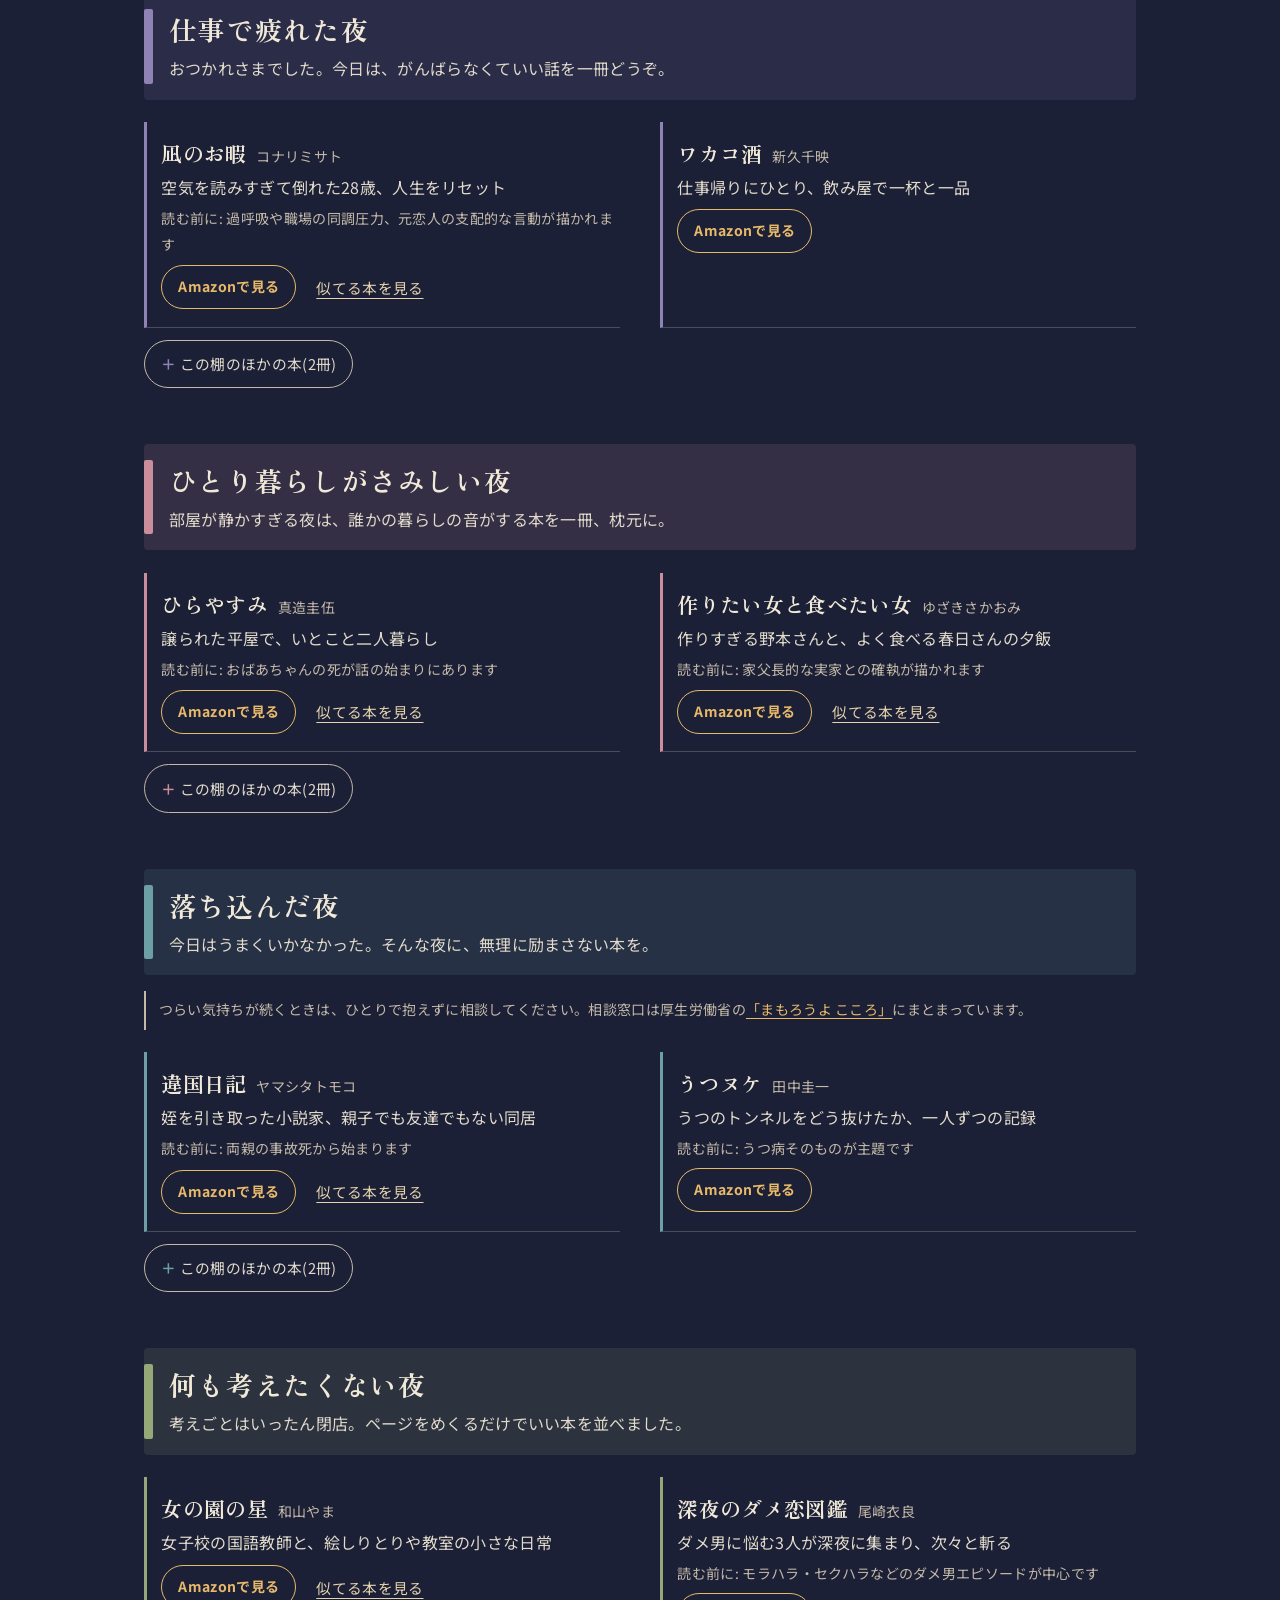
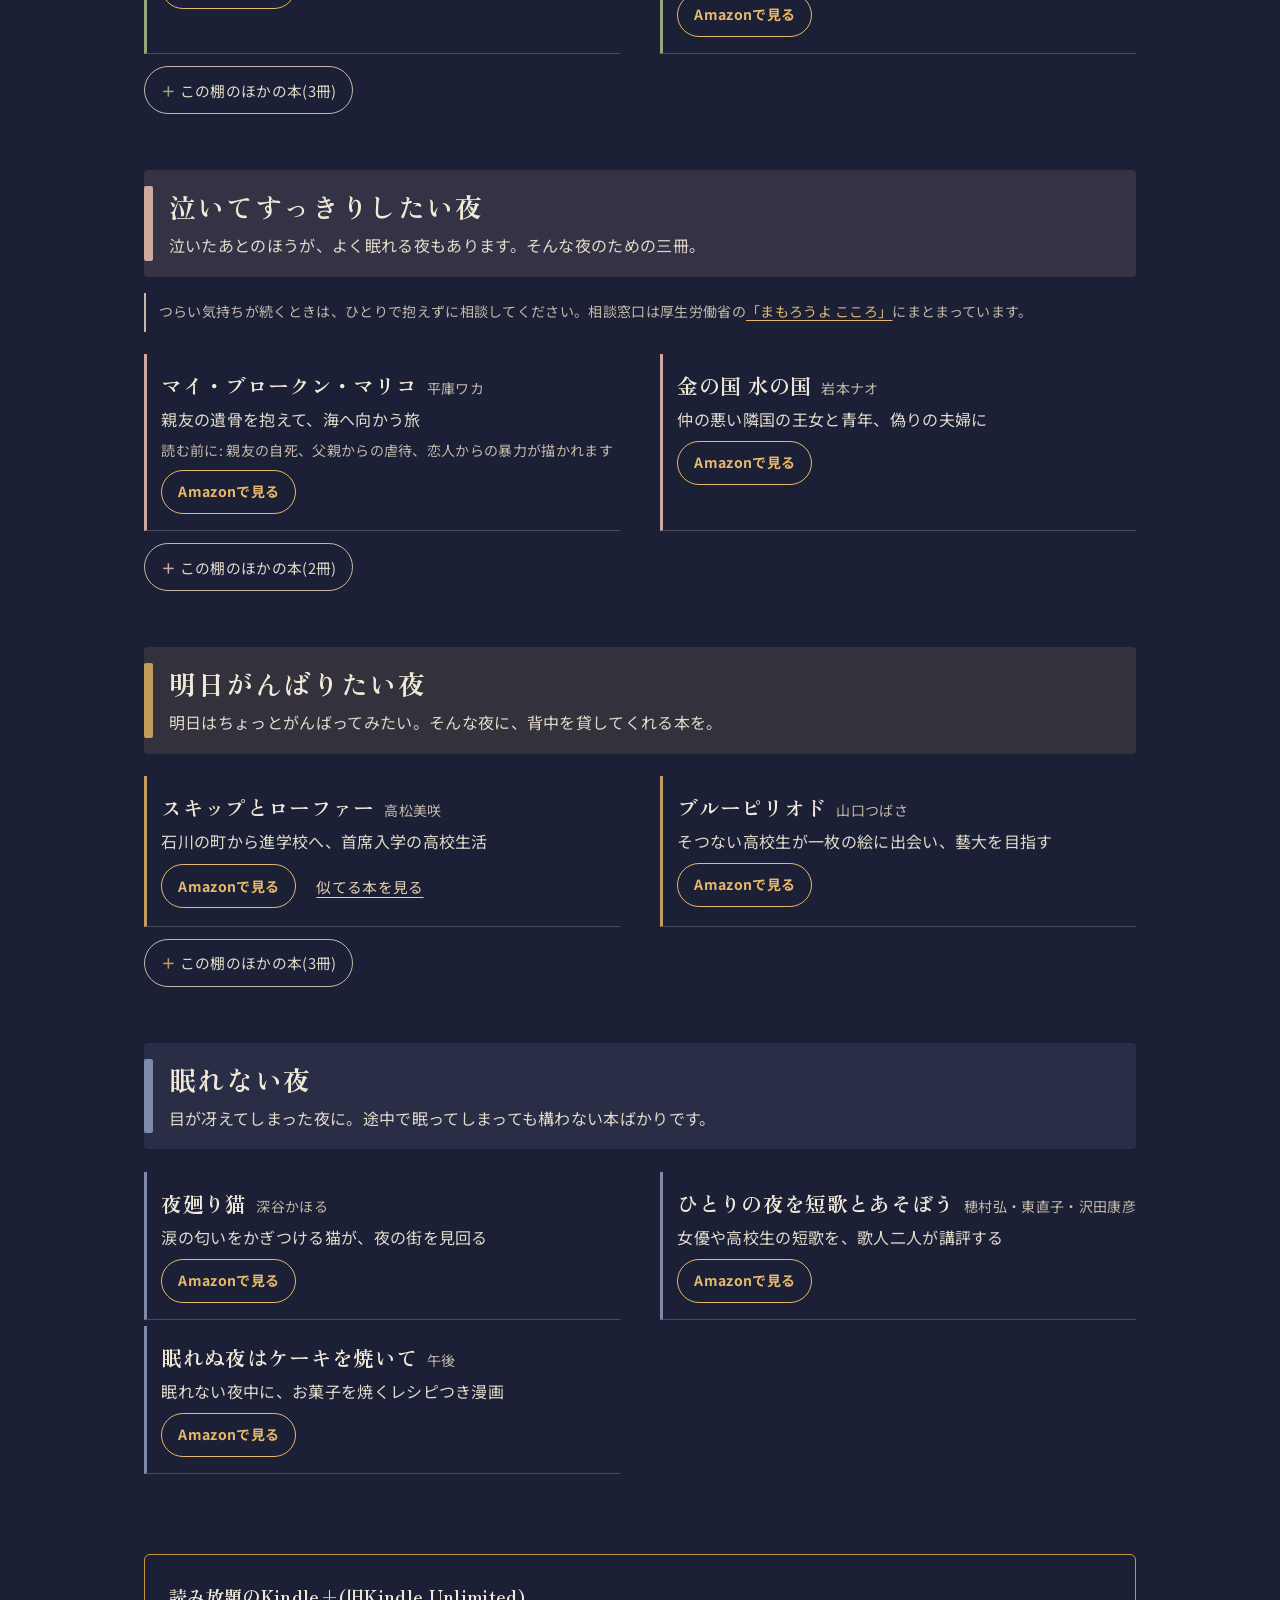
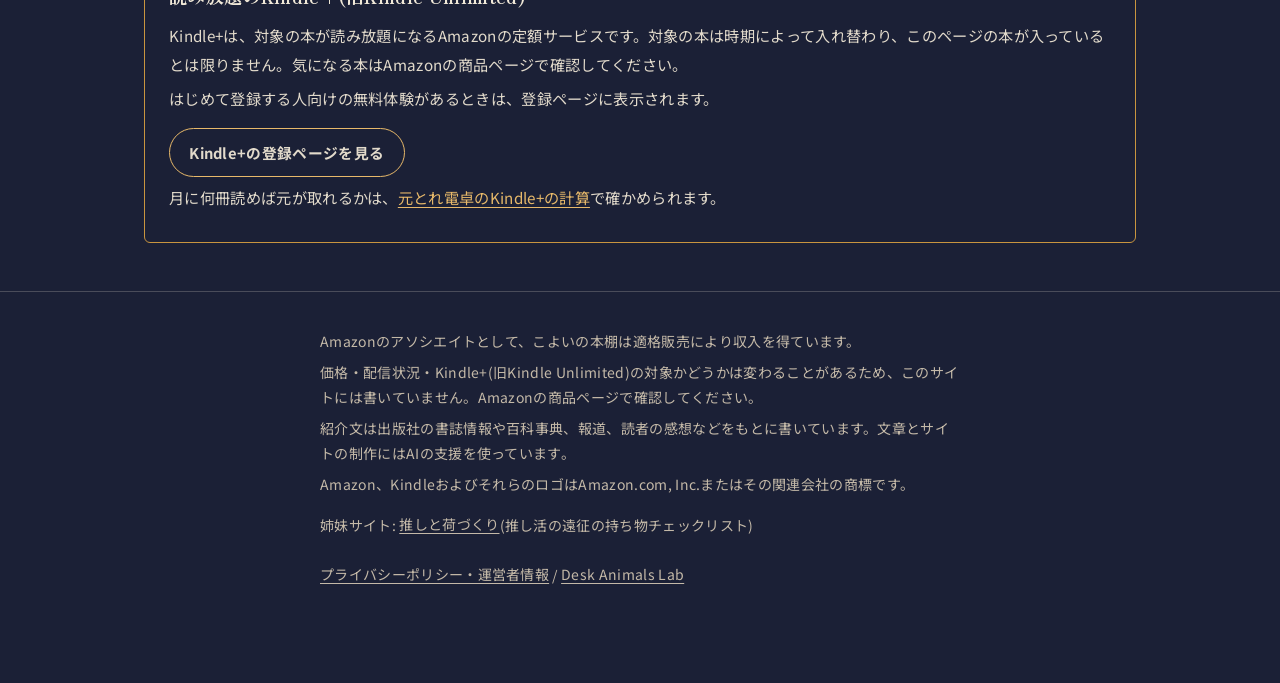
==== commit f0f04880: "トップを「好きな漫画の次の1冊」軸に変更、作品11本の入口を上に、OGP画像とプライバシーの根拠の書き方を更新(11/22) Co-Authored-By: Claude Opus 5.5 <nore" ====
--- a/index.html
+++ b/index.html
@@ -3,18 +3,18 @@
 <head>
 <meta charset="UTF-8">
 <meta name="viewport" content="width=device-width, initial-scale=1.0">
-<title>こよいの本棚｜今夜の気分で選ぶ漫画とエッセイ</title>
-<meta name="description" content="仕事で疲れた夜、さみしい夜、眠れない夜。今夜の気分に合う漫画・コミックエッセイ・エッセイを1冊ずつ紹介する本棚です。">
+<title>こよいの本棚｜好きな漫画の次の1冊を、似ている理由つきで</title>
+<meta name="description" content="好きな漫画に似てる漫画を、1作品ごとにまず4冊くわしく。『ひらやすみ』『違国日記』など、どこが似ていて何が違うかを書き、重い場面がある本には読む前の注意を添えています。今夜の気分からも選べます。">
 <link rel="canonical" href="https://deskanimals114510-ai.github.io/koyoi-hondana/">
 <meta property="og:type" content="website">
 <meta property="og:site_name" content="こよいの本棚">
-<meta property="og:title" content="こよいの本棚｜今夜の気分で選ぶ漫画とエッセイ">
-<meta property="og:description" content="仕事で疲れた夜、さみしい夜、眠れない夜。今夜の気分に合う漫画・コミックエッセイ・エッセイを1冊ずつ紹介する本棚です。">
+<meta property="og:title" content="こよいの本棚｜好きな漫画の次の1冊を、似ている理由つきで">
+<meta property="og:description" content="好きな漫画に似てる漫画を、1作品ごとにまず4冊くわしく。『ひらやすみ』『違国日記』など、どこが似ていて何が違うかを書き、重い場面がある本には読む前の注意を添えています。今夜の気分からも選べます。">
 <meta property="og:url" content="https://deskanimals114510-ai.github.io/koyoi-hondana/">
-<meta property="og:image" content="https://deskanimals114510-ai.github.io/koyoi-hondana/og-image.jpg">
+<meta property="og:image" content="https://deskanimals114510-ai.github.io/koyoi-hondana/og-image-2.jpg">
 <meta property="og:image:width" content="1200">
 <meta property="og:image:height" content="630">
-<meta property="og:image:alt" content="こよいの本棚:気分の名前が書かれた7冊の背表紙">
+<meta property="og:image:alt" content="こよいの本棚:好きな漫画の次の1冊を探す本棚">
 <meta property="og:locale" content="ja_JP">
 <meta name="twitter:card" content="summary_large_image">
 <meta name="theme-color" content="#1b2036">
@@ -24,25 +24,46 @@
 <link href="https://fonts.googleapis.com/css2?family=Noto+Sans+JP:wght@400;700&family=Zen+Old+Mincho:wght@700&display=swap" rel="stylesheet">
 <link rel="stylesheet" href="style.css">
 <script defer src="analytics.js"></script>
-<script type="application/ld+json">{"@context": "https://schema.org", "@type": "WebSite", "name": "こよいの本棚", "url": "https://deskanimals114510-ai.github.io/koyoi-hondana/", "inLanguage": "ja", "description": "仕事で疲れた夜、さみしい夜、眠れない夜。今夜の気分に合う漫画・コミックエッセイ・エッセイを1冊ずつ紹介する本棚です。"}</script>
+<script type="application/ld+json">{"@context": "https://schema.org", "@type": "WebSite", "name": "こよいの本棚", "url": "https://deskanimals114510-ai.github.io/koyoi-hondana/", "inLanguage": "ja", "description": "好きな漫画に似てる漫画を、1作品ごとにまず4冊くわしく。『ひらやすみ』『違国日記』など、どこが似ていて何が違うかを書き、重い場面がある本には読む前の注意を添えています。今夜の気分からも選べます。"}</script>
 </head>
 <body>
 <a class="skip-link" href="#main">本文へ移動</a>
 <header class="site-header">
   <div class="wrap">
     <a class="site-name" href="./">こよいの本棚</a>
-    <nav aria-label="サイト内"><a href="./#shelves">気分の棚から探す</a></nav>
+    <nav aria-label="サイト内"><a href="./#works">作品から探す</a> <a href="./#mood-entry">気分から探す</a></nav>
   </div>
 </header>
 <main id="main">
 <div class="wrap">
   <section class="hero">
     <div>
-      <h1>今夜の気分で、
-1冊えらぶ。</h1>
-      <p class="hero-lead">疲れた夜、さみしい夜、眠れない夜。背表紙から今の気分を選ぶと、その夜に合いそうな漫画とエッセイが並んでいます。</p>
+      <h1>好きな漫画の、
+次の1冊を。</h1>
+      <p class="hero-lead">好きな漫画を読み終えた夜に。作品をえらぶと、似ている漫画が並んでいます。どこが似ていて何が違うかを1冊ずつ書き、重い場面がある本には「読む前に」を添えました。</p>
       <p class="pr-note"><b>PR</b>Amazonアソシエイトのリンクを含みます。購入などで運営者に紹介料が入ることがあります。</p>
     </div>
+  </section>
+  <nav class="works" id="works" aria-labelledby="works-h">
+    <h2 id="works-h">好きな漫画から探す</h2>
+    <p class="works-intro">作品ごとに、似ている漫画と理由のページがあります。</p>
+    <ul class="works-list">
+      <li><a href="skip/"><span class="works-title">『スキップとローファー』</span><span class="works-author">高松美咲</span><span class="works-sub">似てる漫画10冊</span></a></li>
+      <li><a href="hirayasumi/"><span class="works-title">『ひらやすみ』</span><span class="works-author">真造圭伍</span><span class="works-sub">似てる漫画4冊</span></a></li>
+      <li><a href="seihantai/"><span class="works-title">『正反対な君と僕』</span><span class="works-author">阿賀沢紅茶</span><span class="works-sub">似てる漫画6冊</span></a></li>
+      <li><a href="natsume/"><span class="works-title">『夏目友人帳』</span><span class="works-author">緑川ゆき</span><span class="works-sub">似てる漫画7冊</span></a></li>
+      <li><a href="lion/"><span class="works-title">『3月のライオン』</span><span class="works-author">羽海野チカ</span><span class="works-sub">似てる漫画6冊</span></a></li>
+      <li><a href="onnanosono/"><span class="works-title">『女の園の星』</span><span class="works-author">和山やま</span><span class="works-sub">小さな出来事が面白い、似てる漫画とエッセイ4冊</span></a></li>
+      <li><a href="ikoku/"><span class="works-title">『違国日記』</span><span class="works-author">ヤマシタトモコ</span><span class="works-sub">次に読みたい、似てる漫画4冊</span></a></li>
+      <li><a href="nagi/"><span class="works-title">『凪のお暇』</span><span class="works-author">コナリミサト</span><span class="works-sub">暮らしを立て直す、似てる漫画4冊</span></a></li>
+      <li><a href="nanitabe/"><span class="works-title">『きのう何食べた?』</span><span class="works-author">よしながふみ</span><span class="works-sub">食卓と暮らしが似てる、漫画とエッセイ4冊</span></a></li>
+      <li><a href="tsukutabe/"><span class="works-title">『作りたい女と食べたい女』</span><span class="works-author">ゆざきさかおみ</span><span class="works-sub">ごはんの似てる漫画4冊</span></a></li>
+      <li><a href="metamor/"><span class="works-title">『メタモルフォーゼの縁側』</span><span class="works-author">鶴谷香央理</span><span class="works-sub">年の差の友情が似てる4冊</span></a></li>
+    </ul>
+  </nav>
+  <section class="mood-entry" id="mood-entry" aria-labelledby="mood-entry-h">
+    <h2 id="mood-entry-h">今夜の気分から探す</h2>
+    <p class="works-intro">疲れた夜に重すぎる話を引かないよう、気分ごとに並べました。</p>
     <nav class="shelf" id="mood-shelf" aria-label="気分の棚">
       <ul class="shelf-row">
         <li><a class="spine" href="#tsukare" style="--c: var(--sp-tsukare); height: 13.5rem"><span class="spine-title">疲れた夜</span><span class="spine-band"></span></a></li>
@@ -322,7 +343,7 @@
   <p>Kindle+は、対象の本が読み放題になるAmazonの定額サービスです。対象の本は時期によって入れ替わり、このページの本が入っているとは限りません。気になる本はAmazonの商品ページで確認してください。</p>
   <p>はじめて登録する人向けの無料体験があるときは、登録ページに表示されます。</p>
   <a class="btn-amazon" href="https://www.amazon.co.jp/kindle-dbs/hz/signup?tag=tinywonders-22" target="_blank" rel="sponsored noopener" data-kind="ku">Kindle+の登録ページを見る<span class="vh">(新しいタブで開きます)</span></a>
-  <p class="ku-calc">月に何冊読めば元が取れるかは、<a href="https://deskanimals114510-ai.github.io/mototore-dentaku/#kindle">元とれ電卓のKindle+の計算</a>で確かめられます。</p>
+  <p class="ku-calc">月に何冊読めば元が取れるかは、<a href="https://deskanimals114510-ai.github.io/mototore-dentaku/?use=read&amp;utm_source=koyoi#kindle">元とれ電卓のKindle+の計算</a>で確かめられます。</p>
 </aside>
 </div>
 </main>
--- a/style.css
+++ b/style.css
@@ -64,9 +64,11 @@
 /* ヘッダー */
 .site-header { padding: 1.1rem 0; border-bottom: 1px solid var(--line); }
 .site-header .wrap { display: flex; align-items: baseline; justify-content: space-between; gap: 1rem; }
-.site-name { font-family: var(--f-head); font-size: 1.15rem; font-weight: 700; color: var(--paper); text-decoration: none; letter-spacing: 0.12em; }
+.site-name { font-family: var(--f-head); font-size: 1.15rem; font-weight: 700; color: var(--paper); text-decoration: none; letter-spacing: 0.12em; white-space: nowrap; }
 .site-name:hover { color: var(--lamp); }
 .site-header nav a { font-size: 0.9rem; color: var(--paper-sub); display: inline-block; padding: 0.6rem 0; }
+.site-header nav { white-space: nowrap; }
+.site-header nav a + a { margin-left: 0.9rem; }
 
 /* PR表記 */
 .pr-note { font-size: 0.875rem; color: var(--paper-sub); line-height: 1.7; margin: 1rem 0 0; }
@@ -197,6 +199,20 @@
 .more h2 { font-family: var(--f-head); font-size: 1.15rem; margin: 0 0 0.75rem; }
 .more ul { margin: 0; padding-left: 1.2rem; }
 
+/* トップ「好きな漫画から探す」(11/22〜の主な入口)と気分の棚の入口 */
+.works, .mood-entry { padding: 2rem 0 0.5rem; }
+.works h2, .mood-entry h2 { font-family: var(--f-head); font-size: 1.3rem; margin: 0 0 0.25rem; }
+.works-intro { margin: 0 0 1rem; color: var(--paper-sub); }
+.works-list { list-style: none; margin: 0; padding: 0; display: grid; grid-template-columns: repeat(auto-fill, minmax(9.5rem, 1fr)); gap: 0.6rem; }
+.works-list a { display: flex; flex-direction: column; gap: 0.15rem; padding: 0.8rem 1rem; border: 1px solid rgba(241, 233, 216, 0.45); border-radius: 4px; background: var(--card); color: var(--text); text-decoration: none; }
+.works-list a:hover, .works-list a:focus-visible { border-color: var(--lamp); }
+.works-title { font-weight: 700; word-break: auto-phrase; overflow-wrap: anywhere; }
+.works-list a::after { content: "→" / ""; color: var(--lamp); align-self: flex-end; line-height: 1; }
+.works, .mood-entry, #mood-shelf { scroll-margin-top: 1rem; }
+.works-author { font-size: 0.85rem; color: var(--paper-sub); }
+.works-sub { font-size: 0.85rem; color: var(--lamp); word-break: auto-phrase; }
+.works-list a { height: 100%; }
+
 /* 文章ページ(プライバシーなど) */
 .doc h1 { font-family: var(--f-head); font-size: 1.7rem; margin: 2rem 0 1rem; }
 .doc h2 { font-family: var(--f-head); font-size: 1.15rem; margin: 2rem 0 0.5rem; }
@@ -222,7 +238,9 @@
 .fab:hover { color: var(--lamp); }
 
 @media (min-width: 48rem) {
-  .hero { grid-template-columns: 1fr 1.1fr; padding-top: 4.5rem; }
+  .hero { padding-top: 4.5rem; }
+  .mood-entry .shelf { max-width: 40rem; }
+  .works-list { grid-template-columns: repeat(auto-fill, minmax(13rem, 1fr)); }
   .book-list { grid-template-columns: 1fr 1fr; }
   .pick { grid-template-columns: 3.4rem 1fr; gap: 1.75rem; }
   .pick-spine { width: 3.4rem; height: auto; min-height: 11rem; padding: 0.9rem 0; border-radius: 3px; }
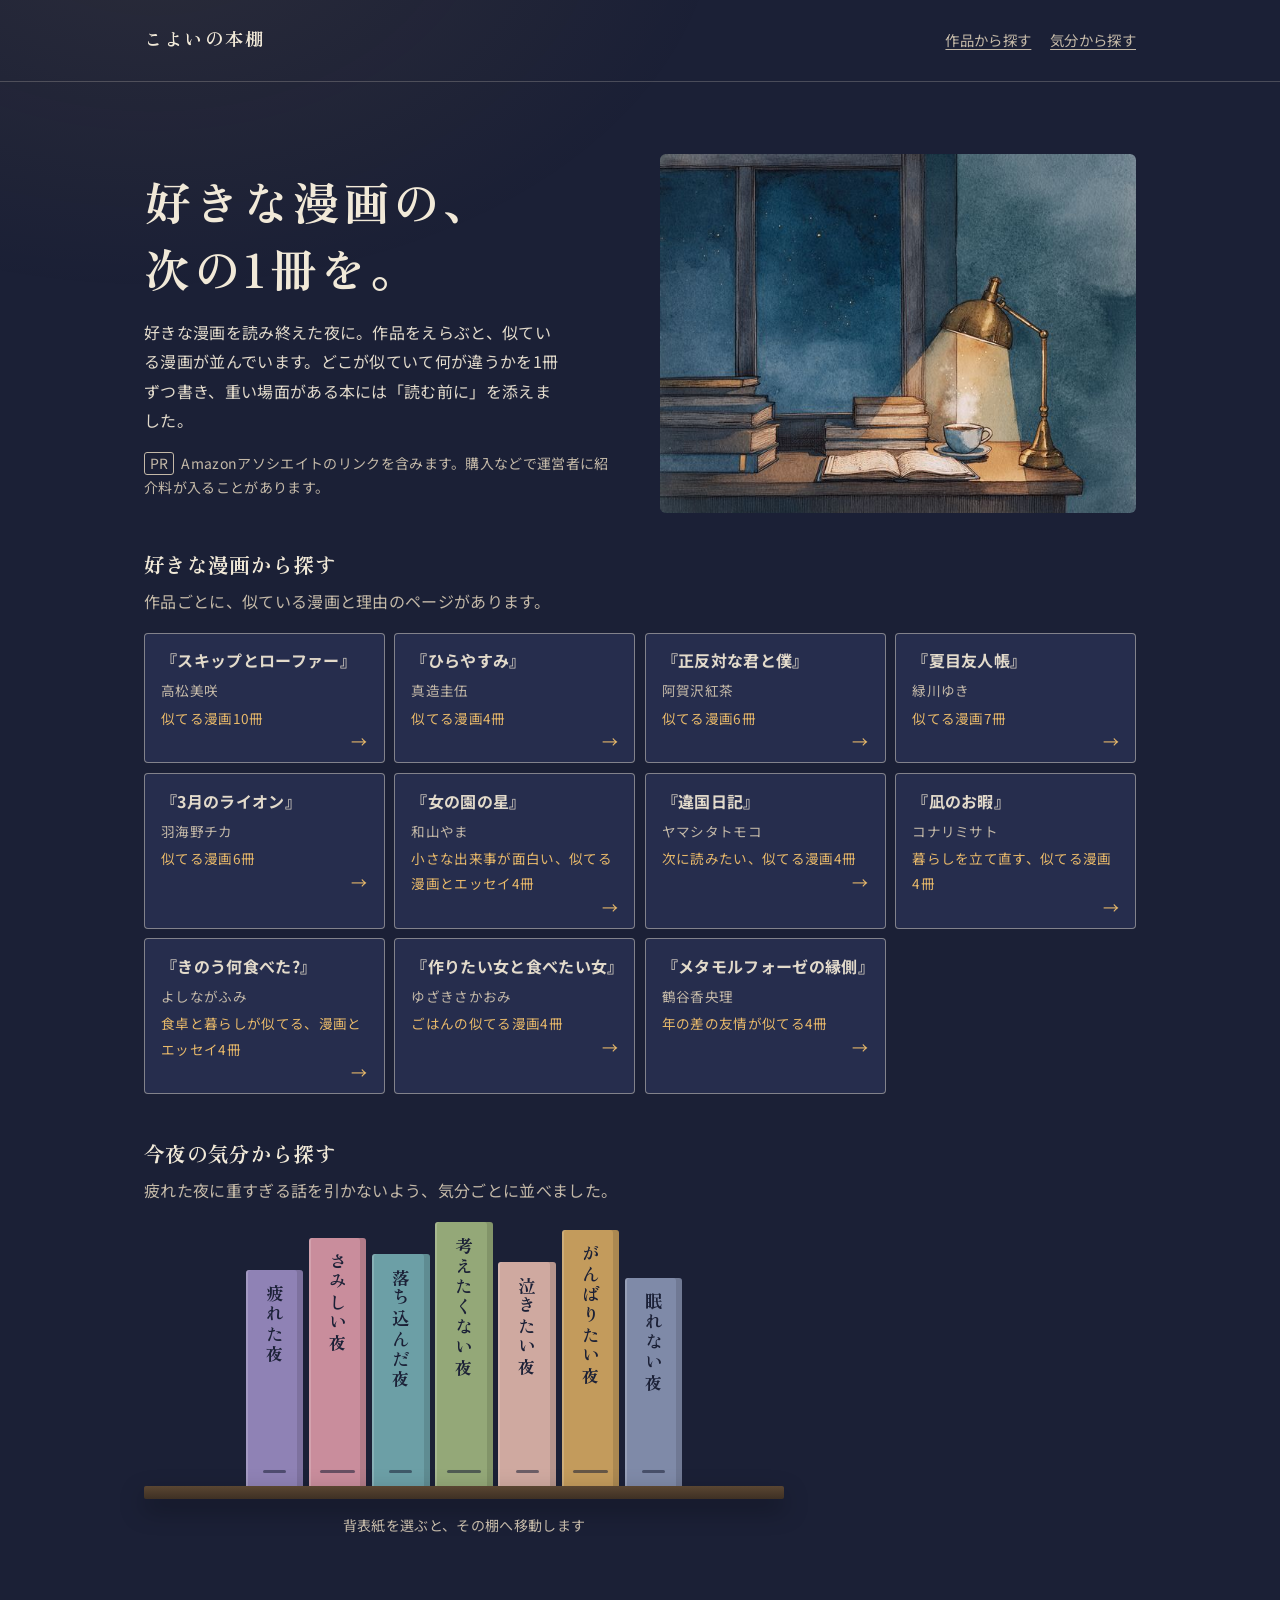
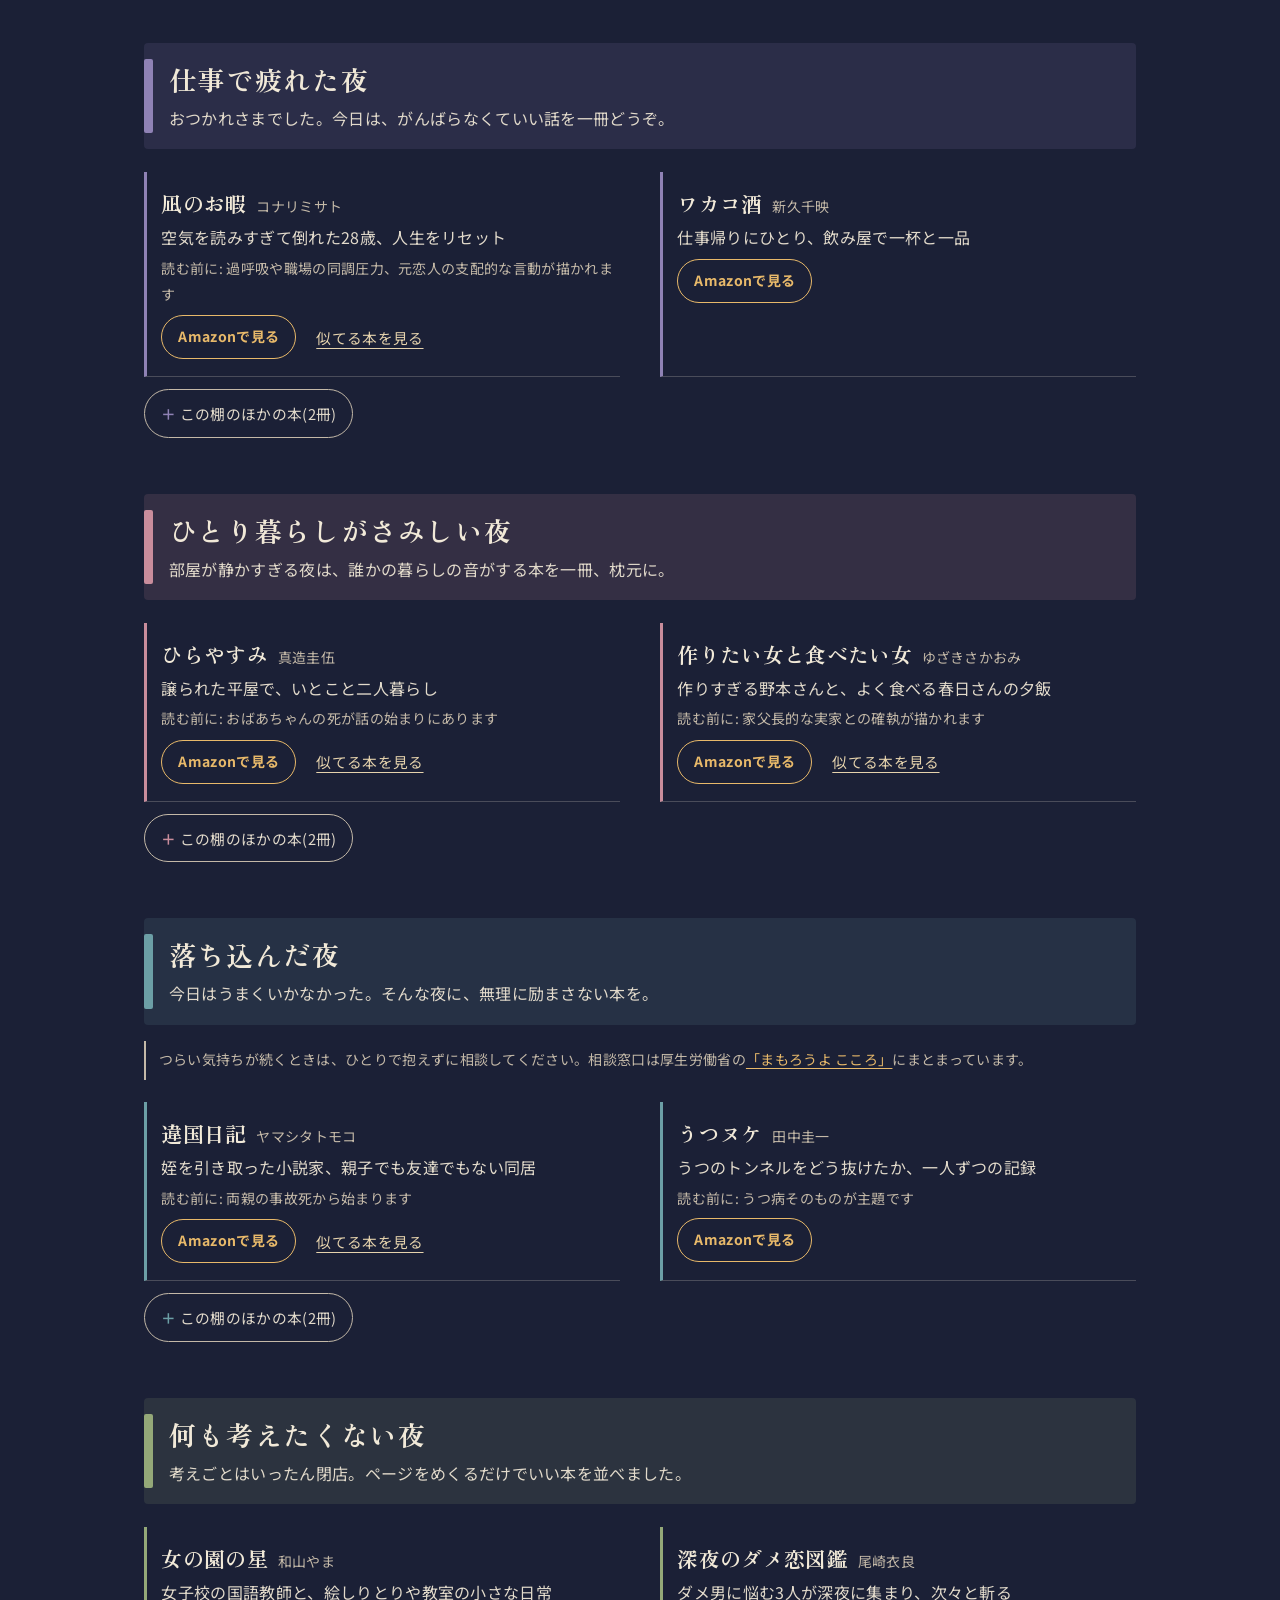
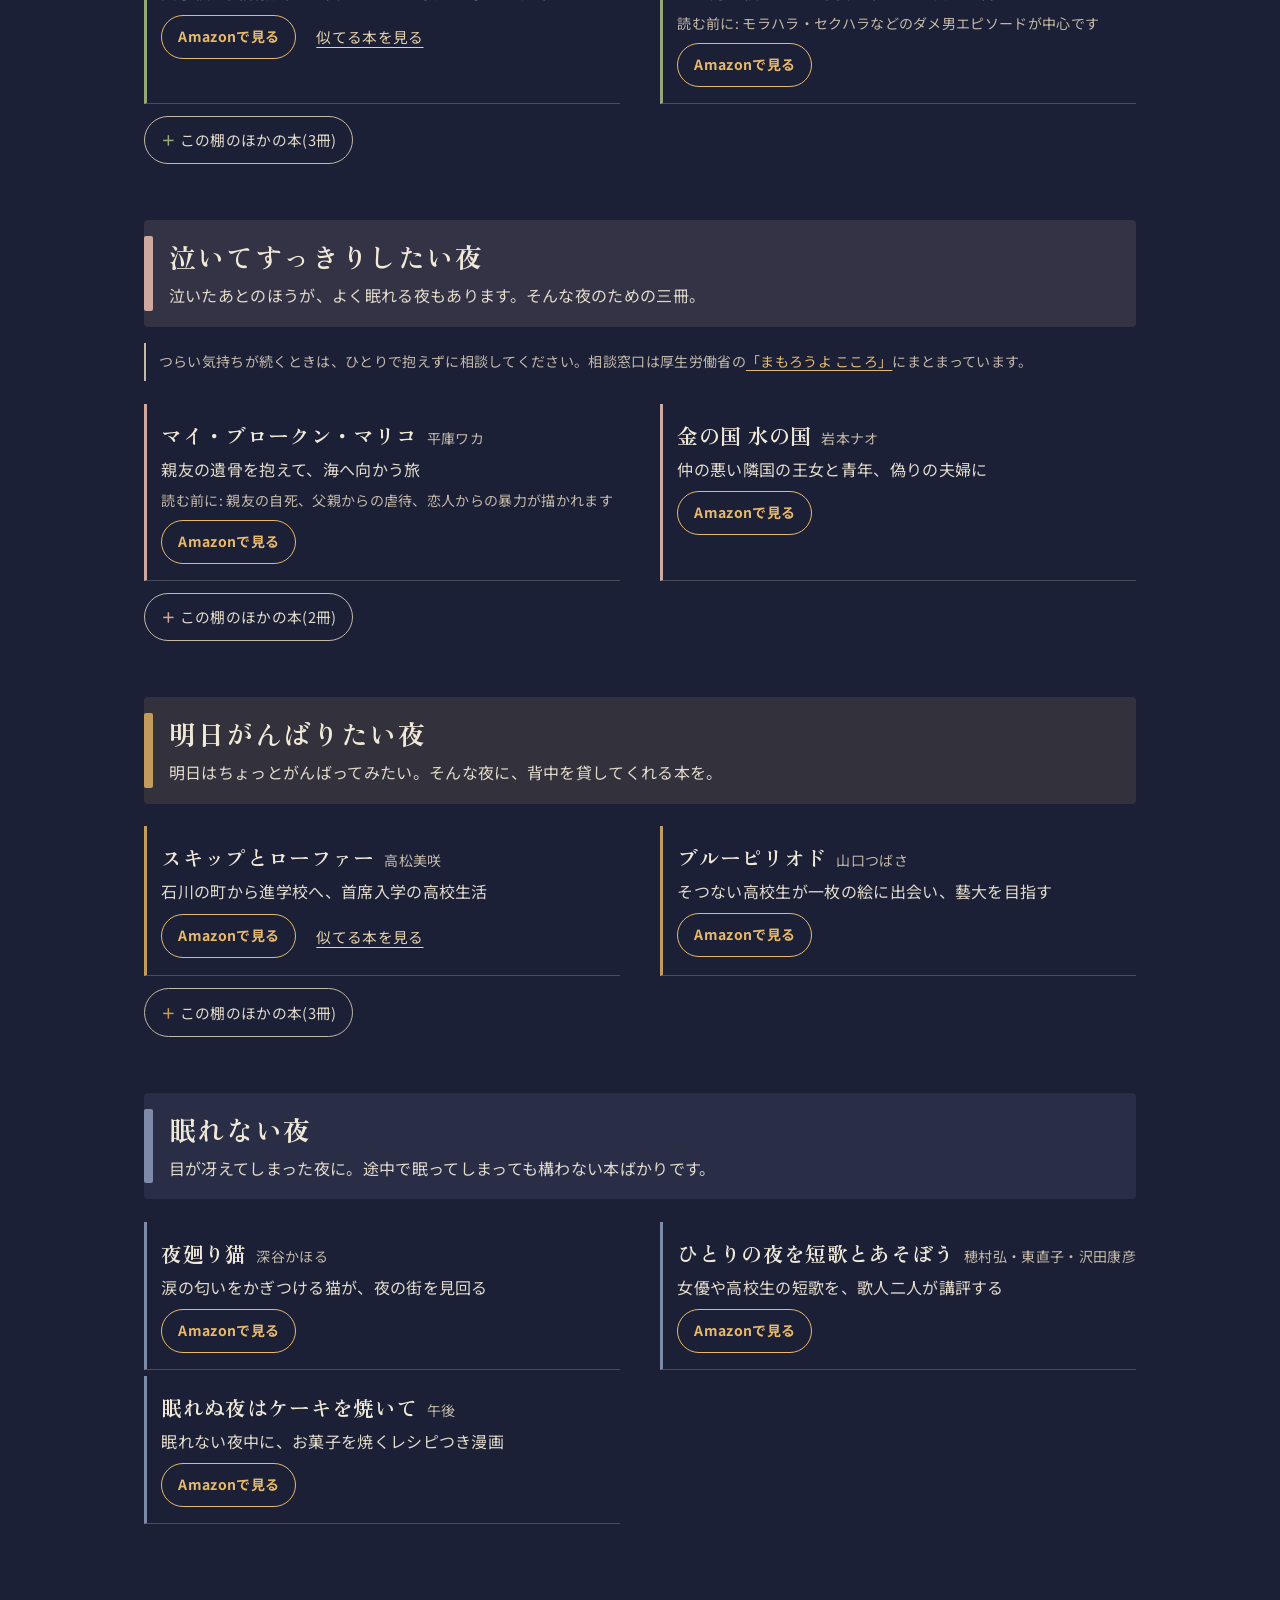
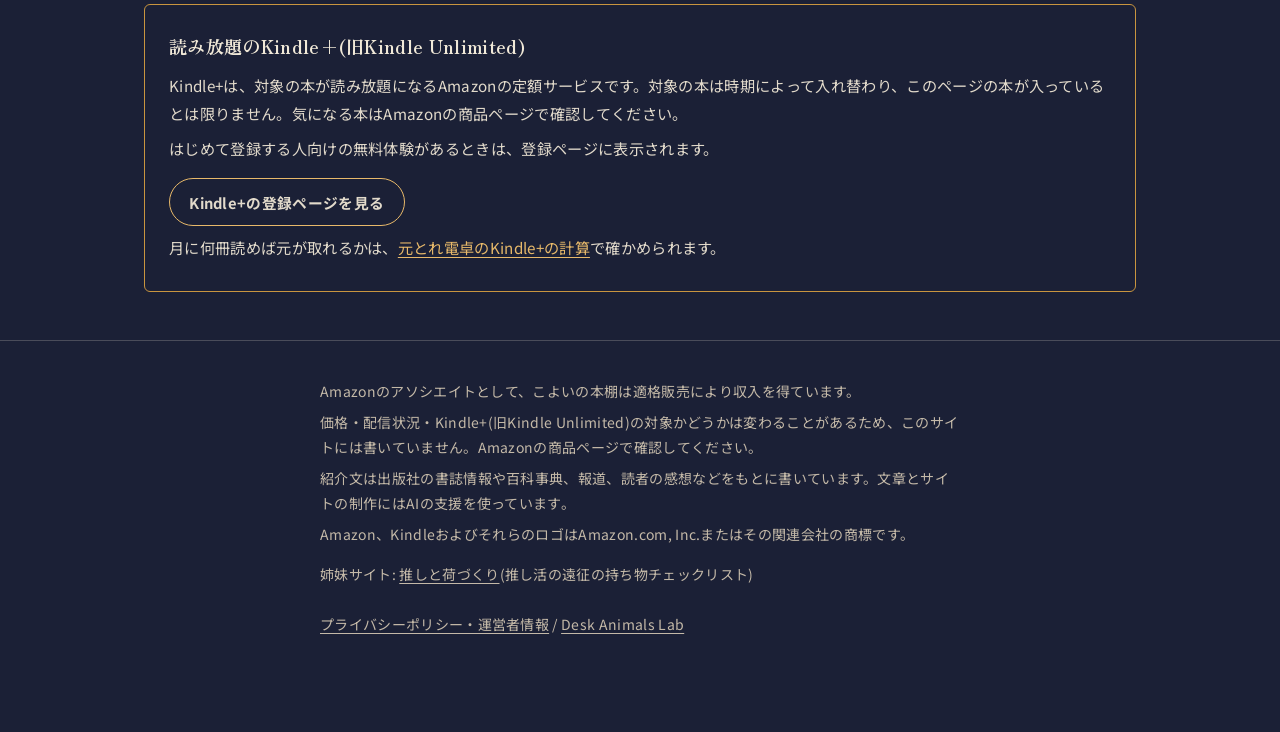
==== commit 83f74b89: "トップにイラスト(MJ)、作品ページに「サンプルを読む」の案内を追加(11/22) Co-Authored-By: Claude Opus 5.5 <noreply@anthropic.com>" ====
--- a/index.html
+++ b/index.html
@@ -43,6 +43,7 @@
       <p class="hero-lead">好きな漫画を読み終えた夜に。作品をえらぶと、似ている漫画が並んでいます。どこが似ていて何が違うかを1冊ずつ書き、重い場面がある本には「読む前に」を添えました。</p>
       <p class="pr-note"><b>PR</b>Amazonアソシエイトのリンクを含みます。購入などで運営者に紹介料が入ることがあります。</p>
     </div>
+    <figure class="hero-art"><img src="hero.jpg" srcset="hero-640.jpg 640w, hero.jpg 960w" sizes="(min-width: 48rem) 34rem, 100vw" width="960" height="723" alt="夜の机で、読書灯が開いた本を照らしているイラスト" fetchpriority="high"></figure>
   </section>
   <nav class="works" id="works" aria-labelledby="works-h">
     <h2 id="works-h">好きな漫画から探す</h2>
--- a/style.css
+++ b/style.css
@@ -199,6 +199,14 @@
 .more h2 { font-family: var(--f-head); font-size: 1.15rem; margin: 0 0 0.75rem; }
 .more ul { margin: 0; padding-left: 1.2rem; }
 
+/* 作品ページ: 4冊の直後の「サンプルを読む」の案内(11/22) */
+.sample-line { margin: 2rem 0 0; padding: 0.9rem 1rem; border-left: 3px solid var(--lamp); background: var(--card); border-radius: 0 4px 4px 0; }
+
+/* トップのイラスト(MJ、11/22。元画像は素材/MJ/) */
+.hero-art { margin: 0; }
+.hero-art img { display: block; width: 100%; height: auto; border-radius: 6px; }
+@media (max-width: 47.99rem) { .hero-art img { max-height: 12rem; object-fit: cover; object-position: 60% 70%; } }
+
 /* トップ「好きな漫画から探す」(11/22〜の主な入口)と気分の棚の入口 */
 .works, .mood-entry { padding: 2rem 0 0.5rem; }
 .works h2, .mood-entry h2 { font-family: var(--f-head); font-size: 1.3rem; margin: 0 0 0.25rem; }
@@ -238,7 +246,7 @@
 .fab:hover { color: var(--lamp); }
 
 @media (min-width: 48rem) {
-  .hero { padding-top: 4.5rem; }
+  .hero { padding-top: 4.5rem; grid-template-columns: 1fr 1fr; align-items: center; }
   .mood-entry .shelf { max-width: 40rem; }
   .works-list { grid-template-columns: repeat(auto-fill, minmax(13rem, 1fr)); }
   .book-list { grid-template-columns: 1fr 1fr; }
